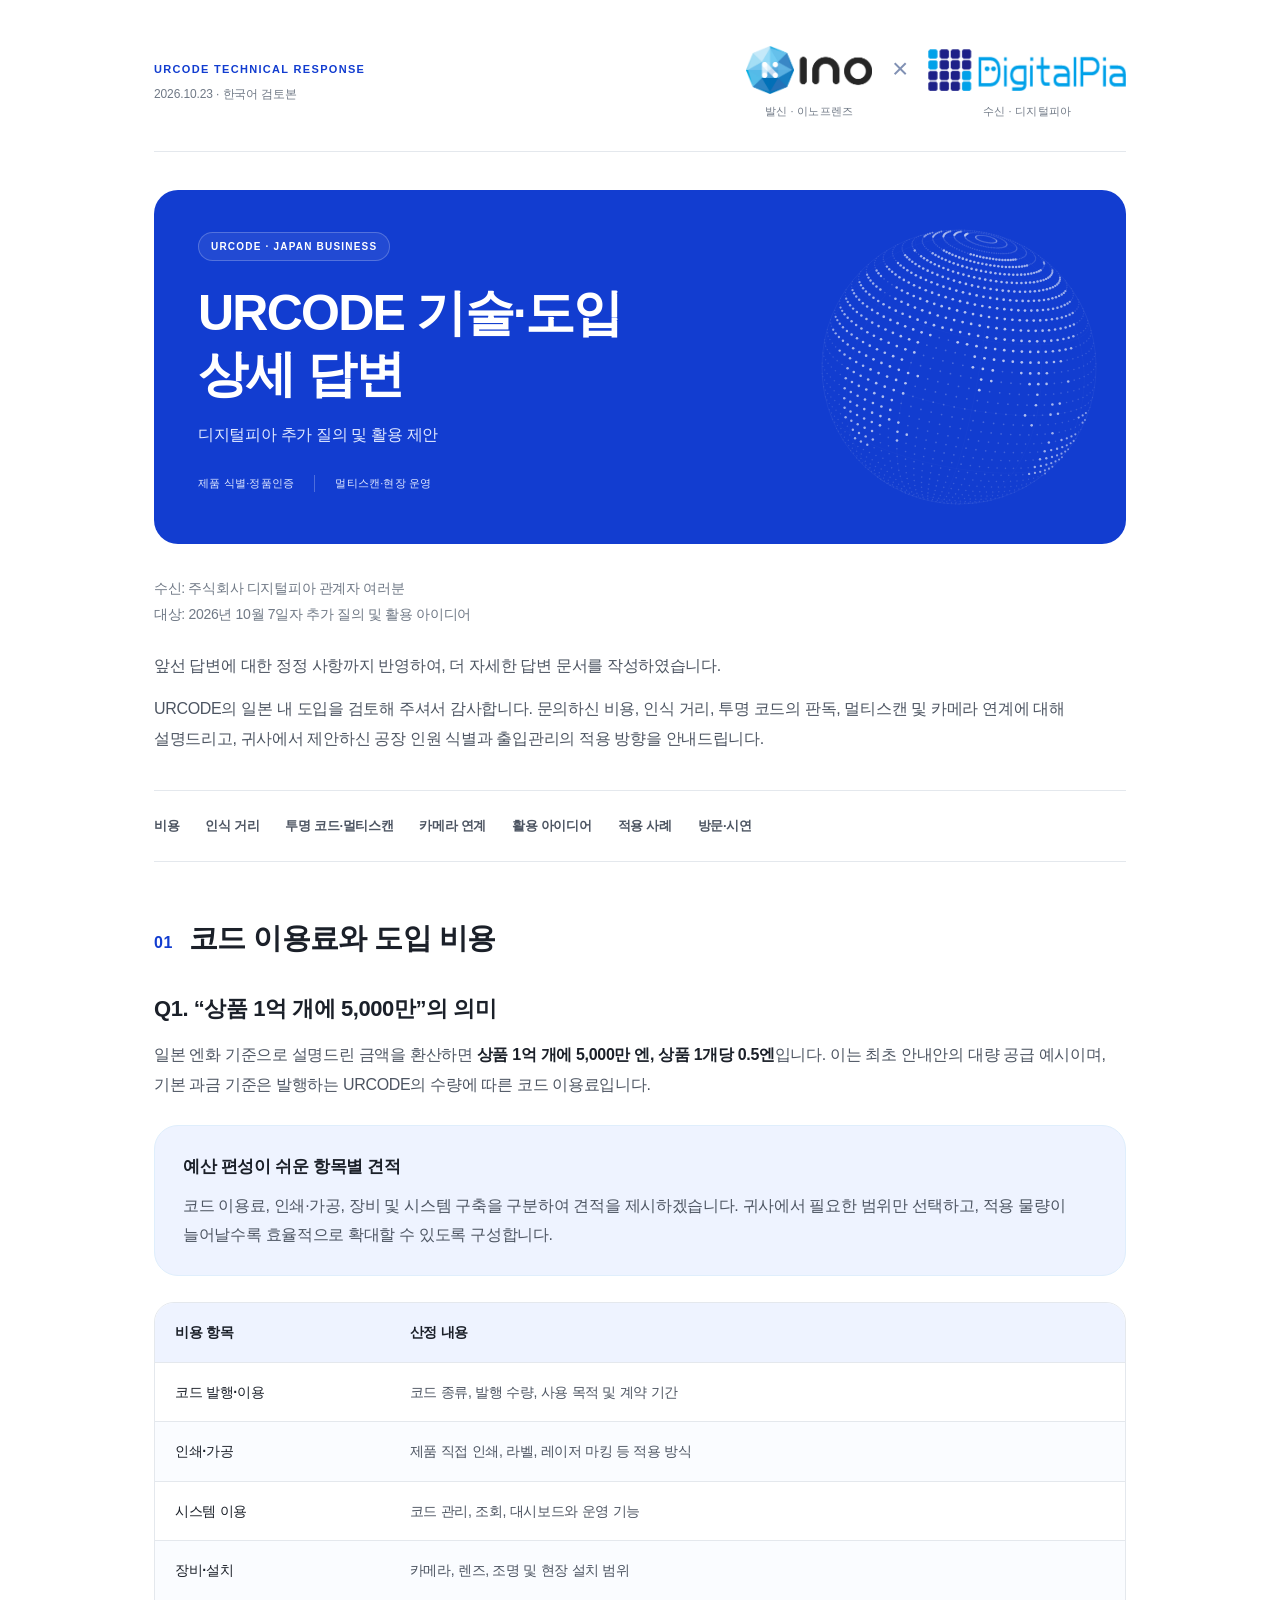
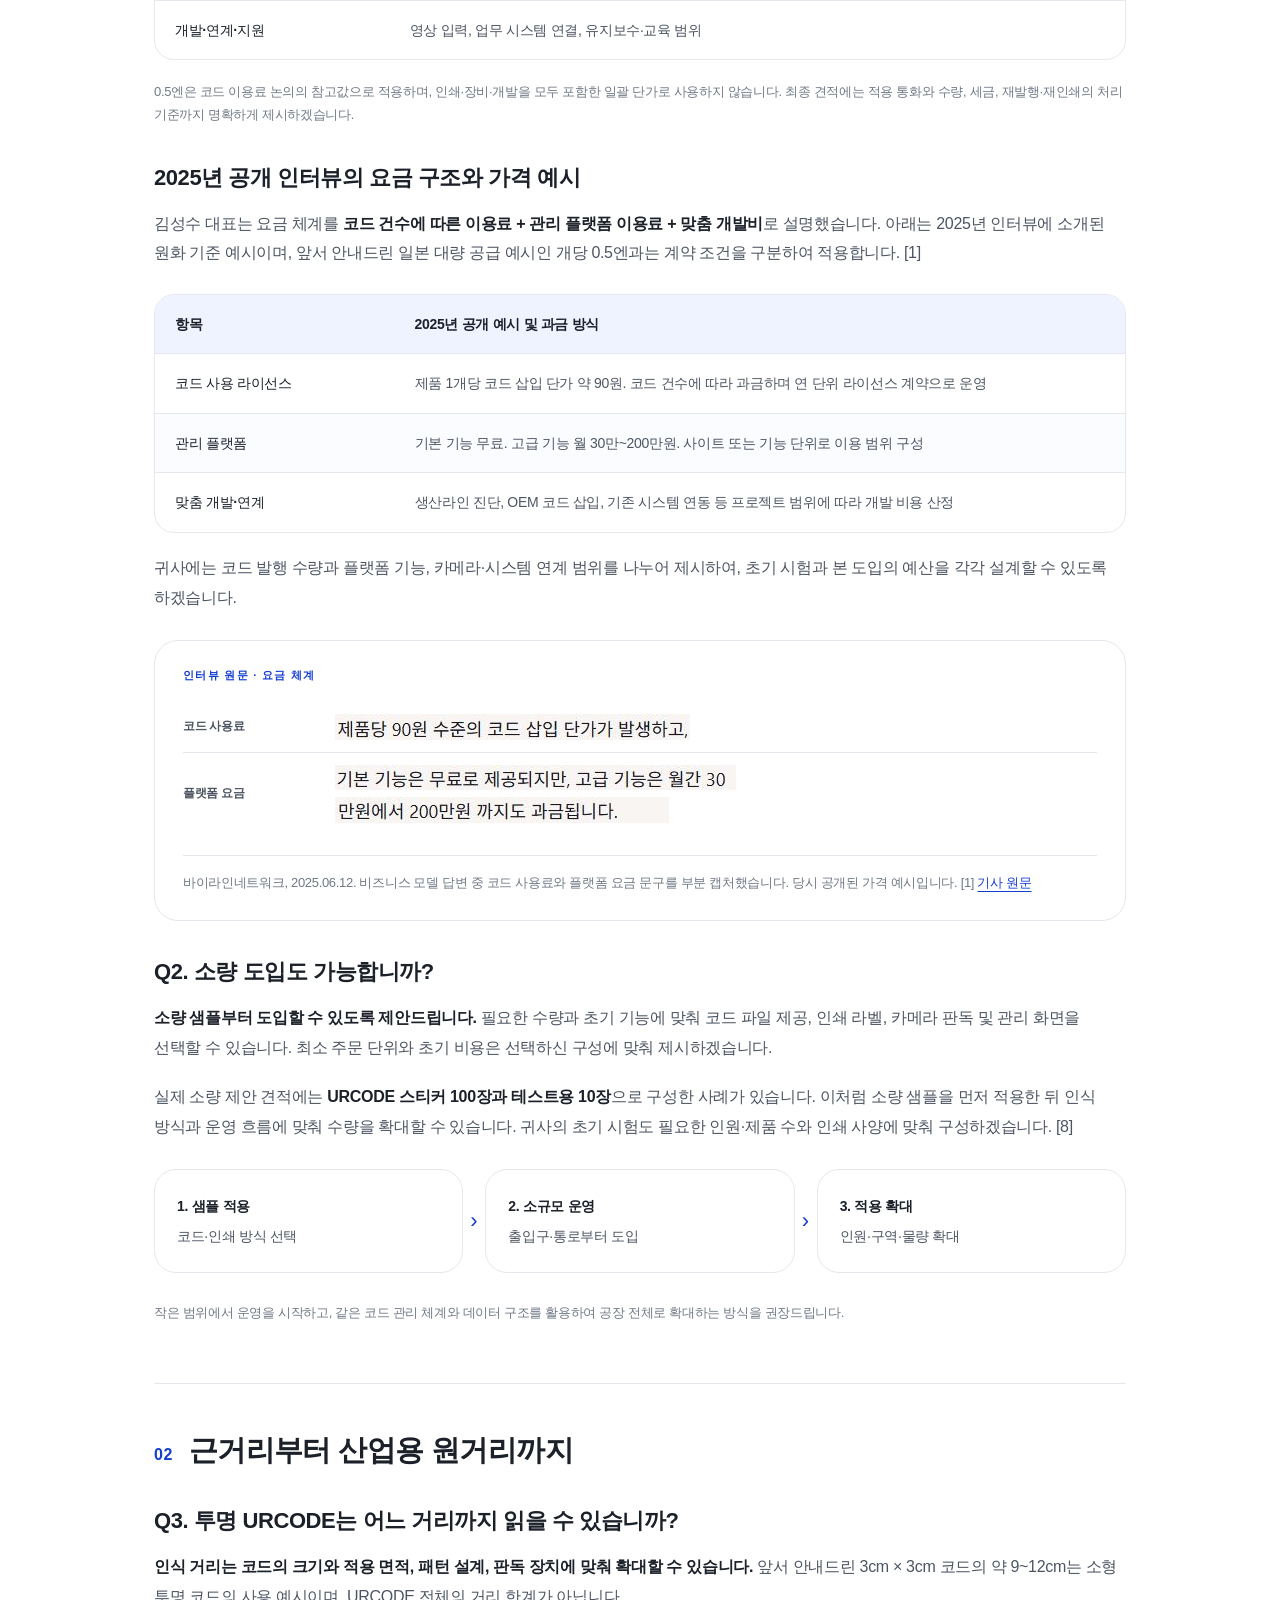
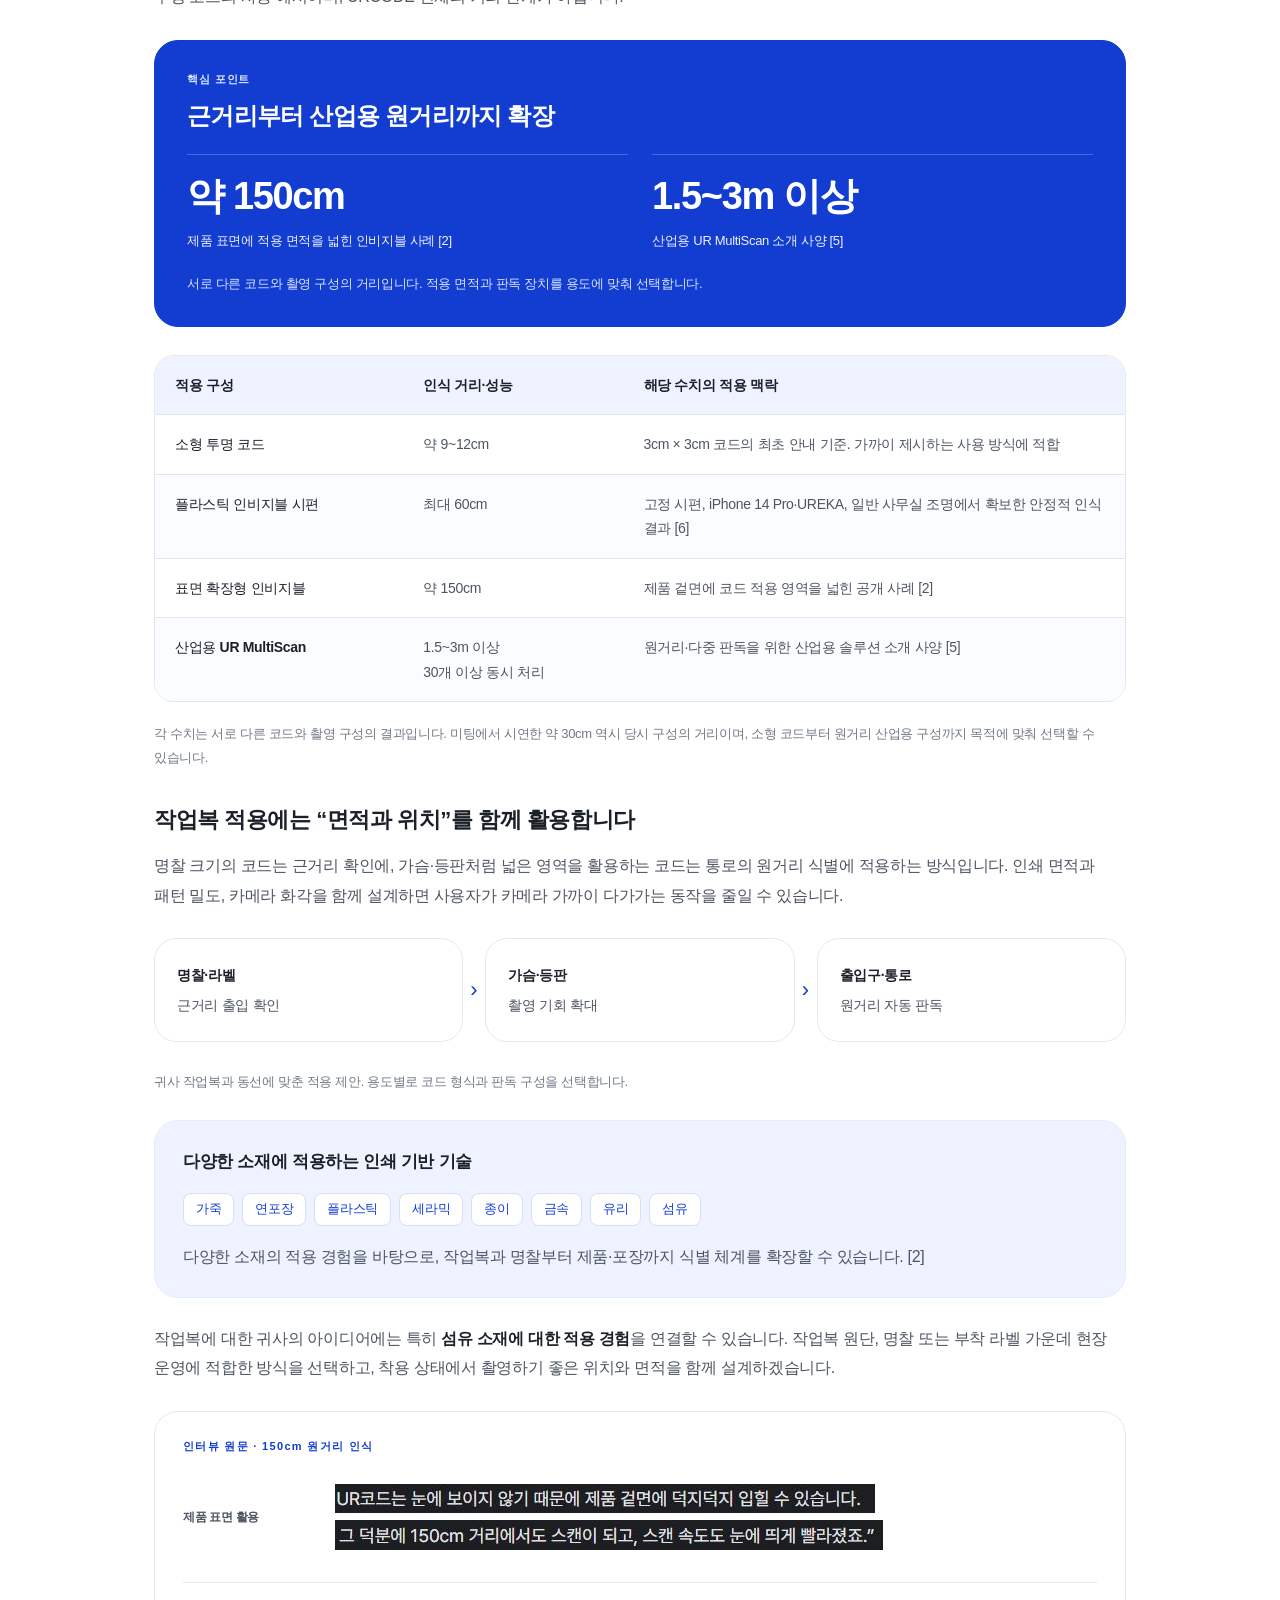
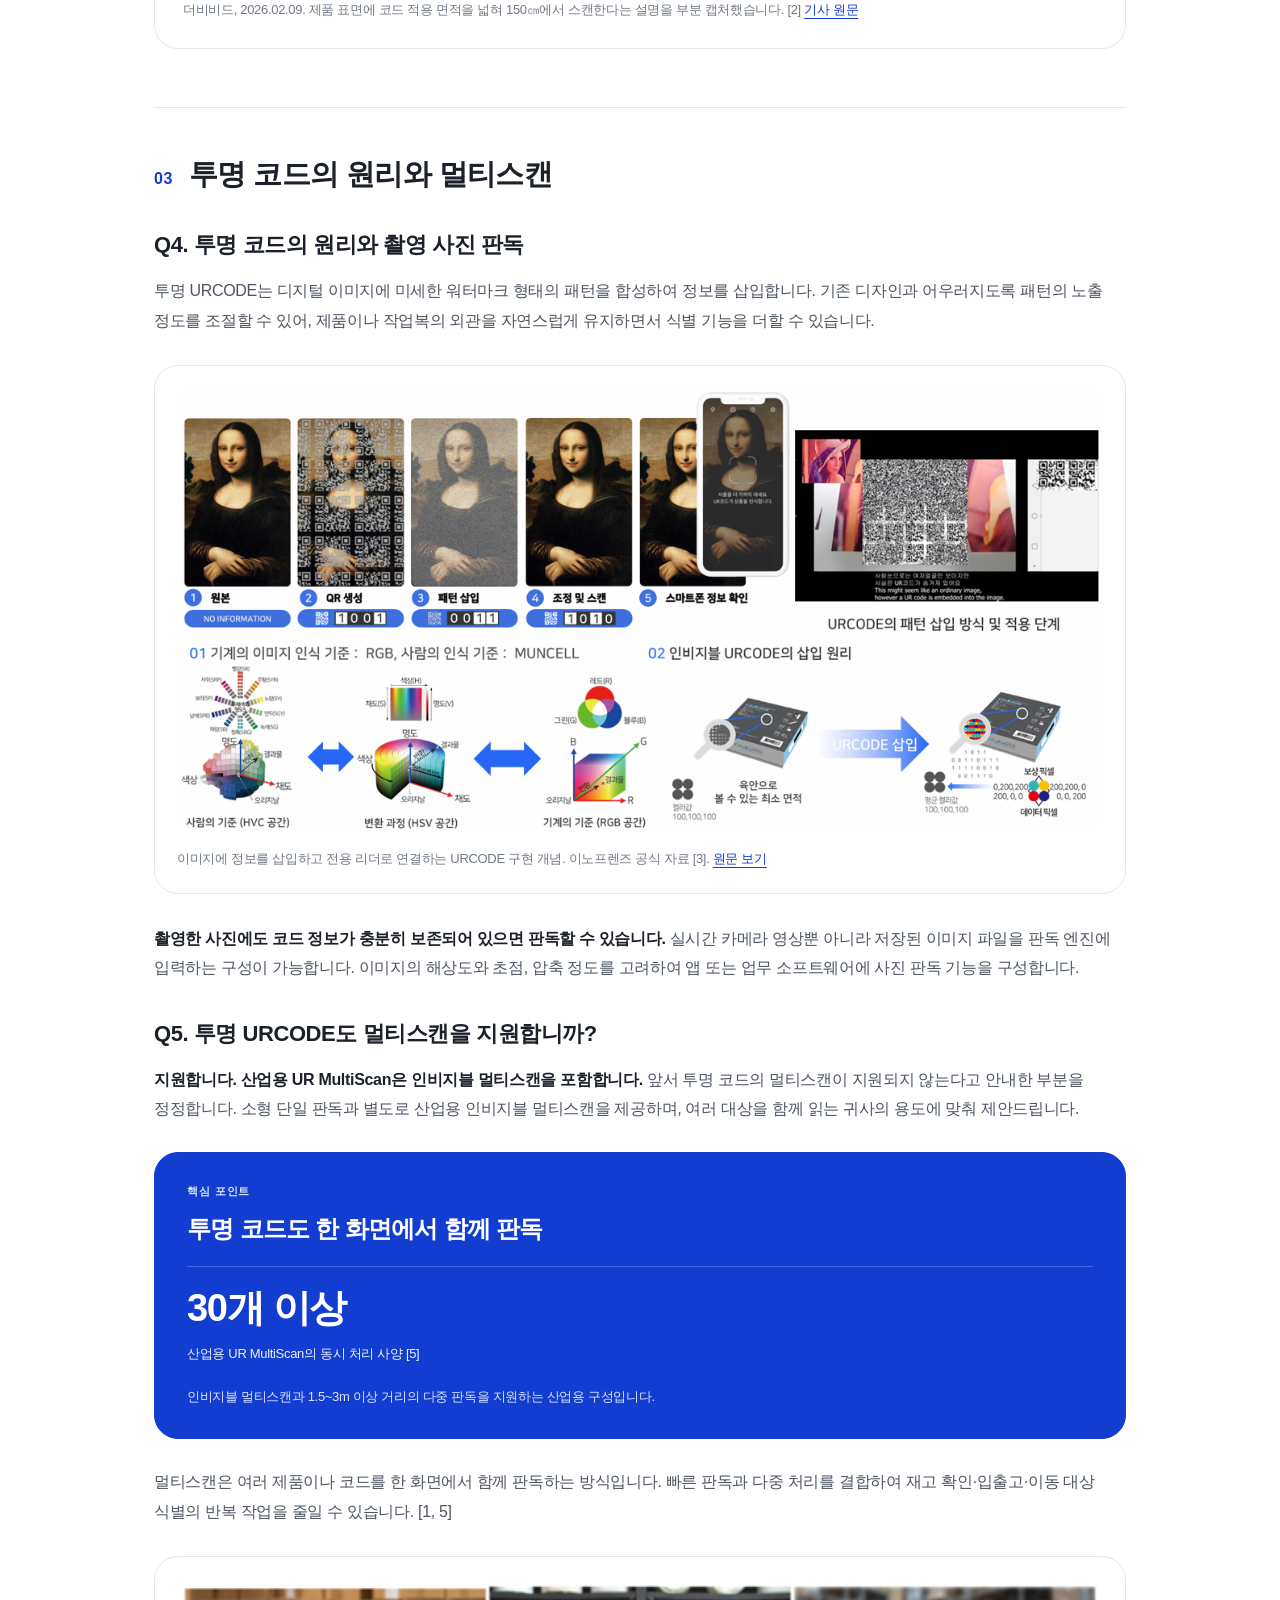
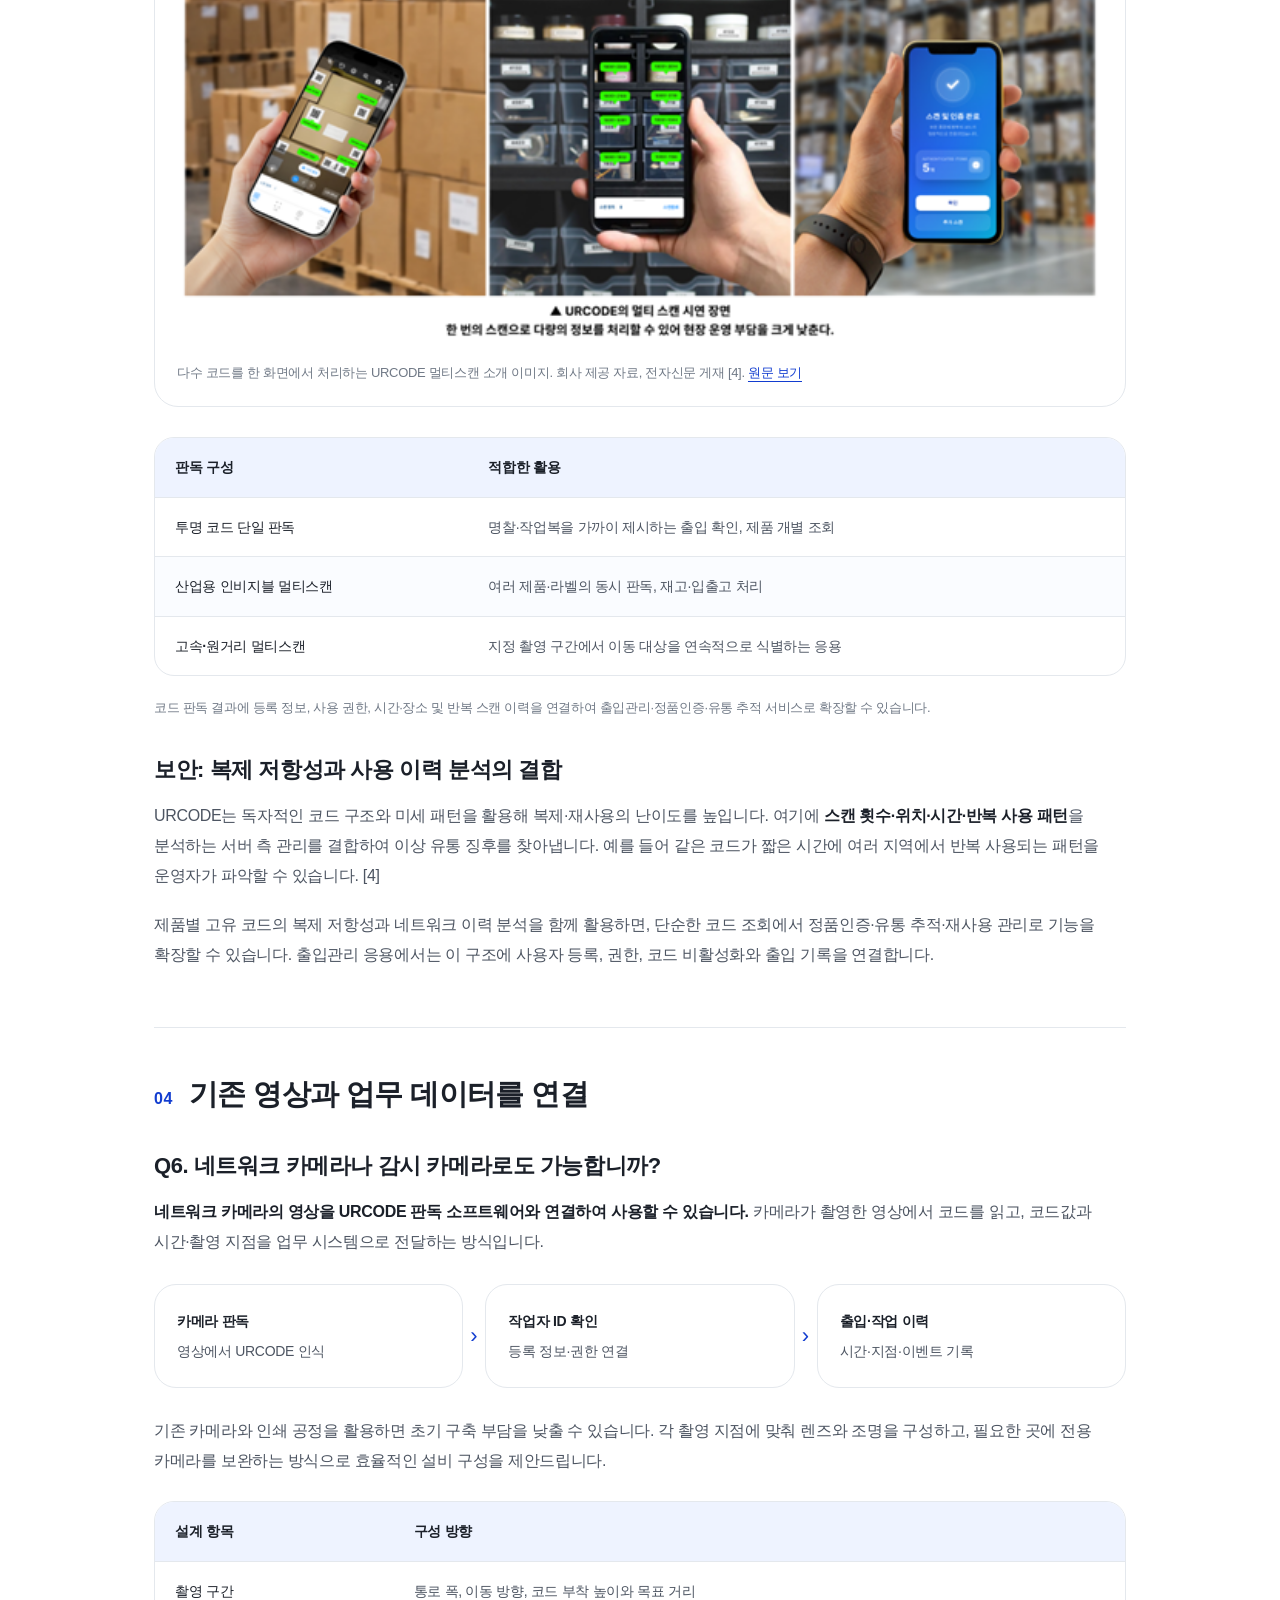
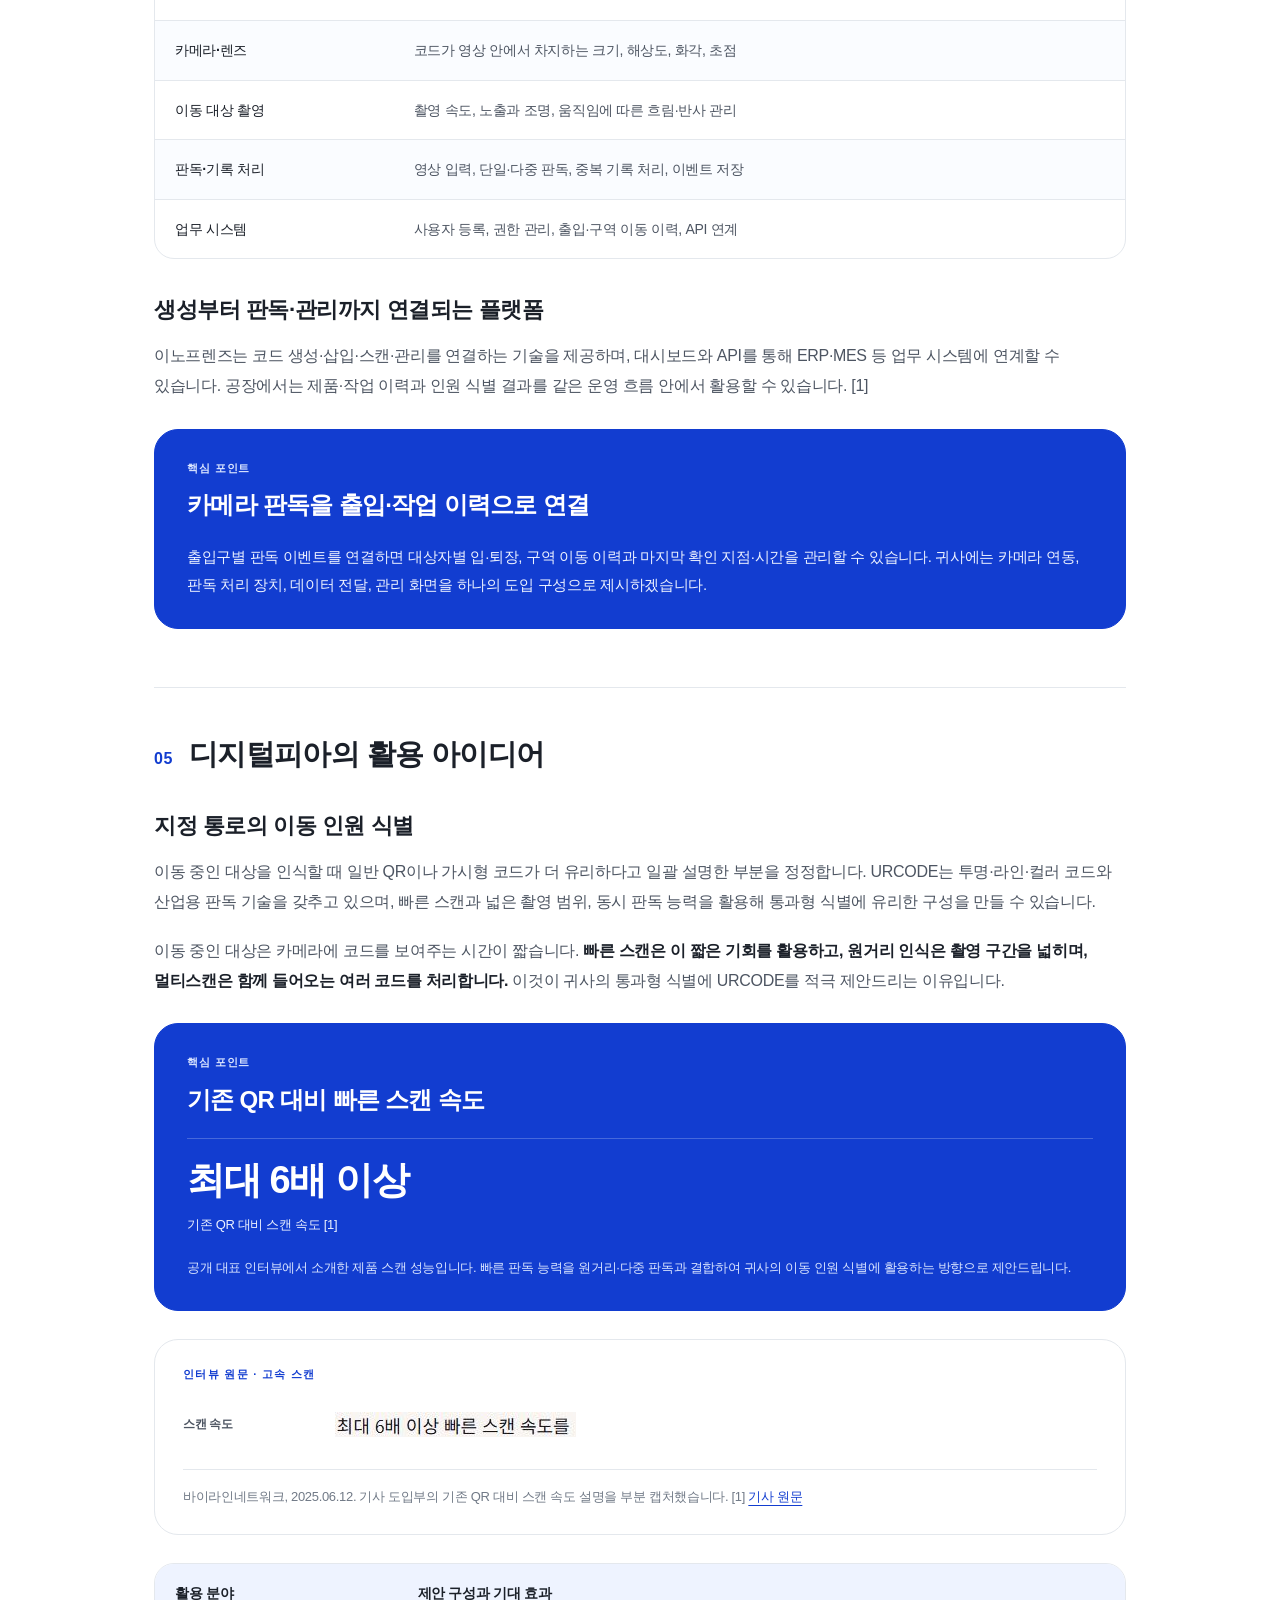
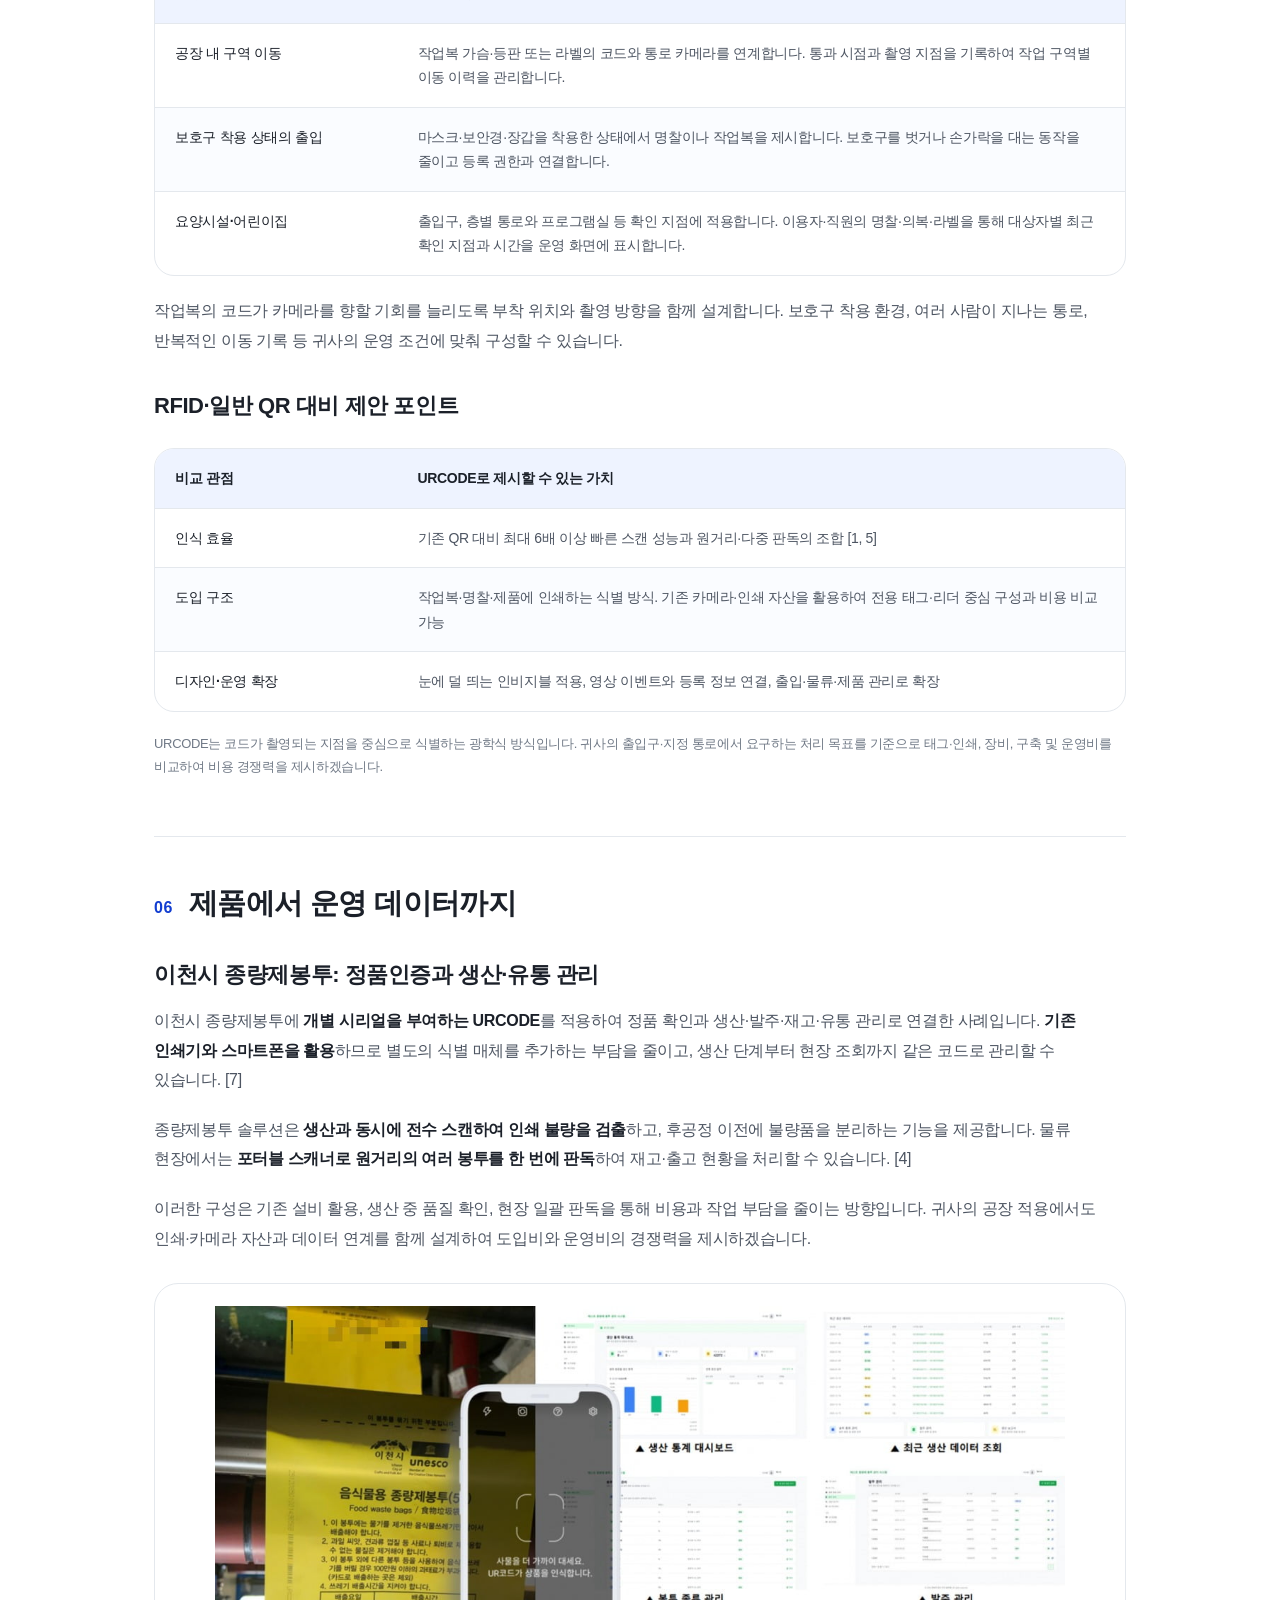
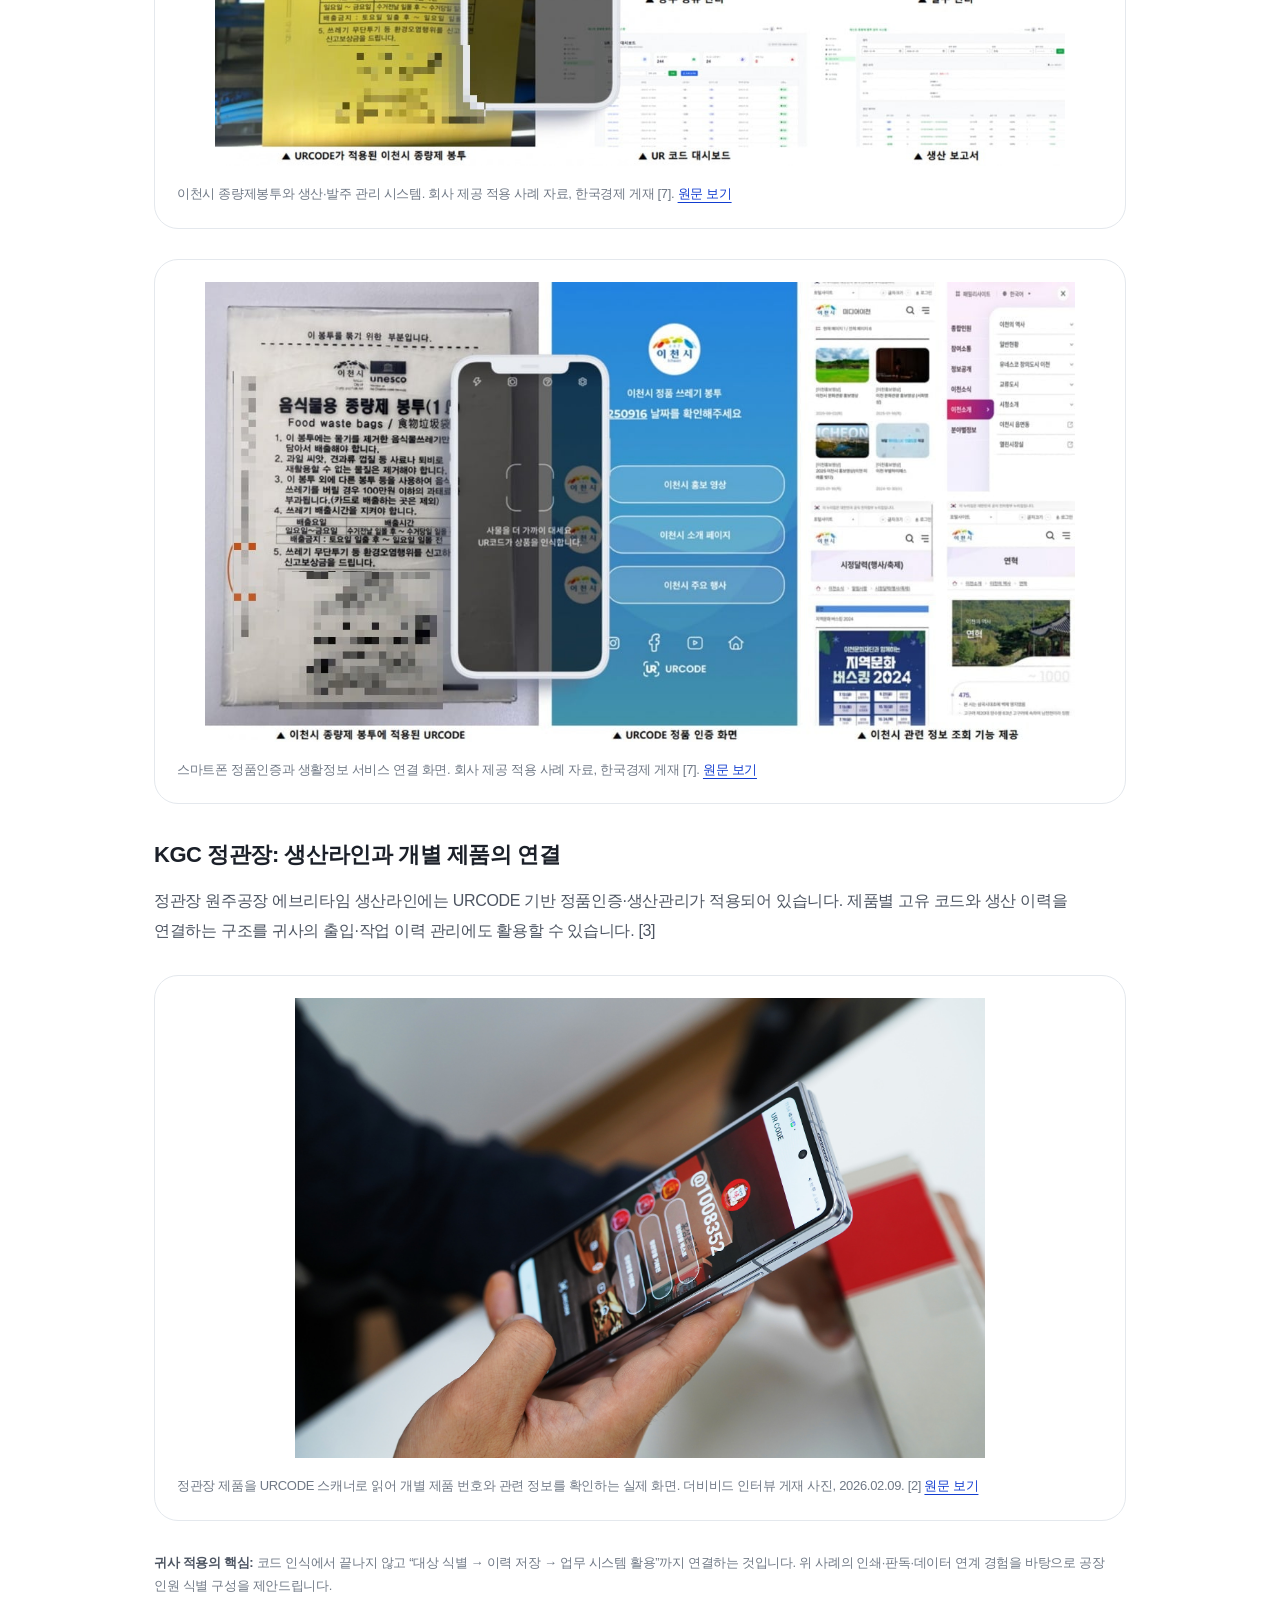
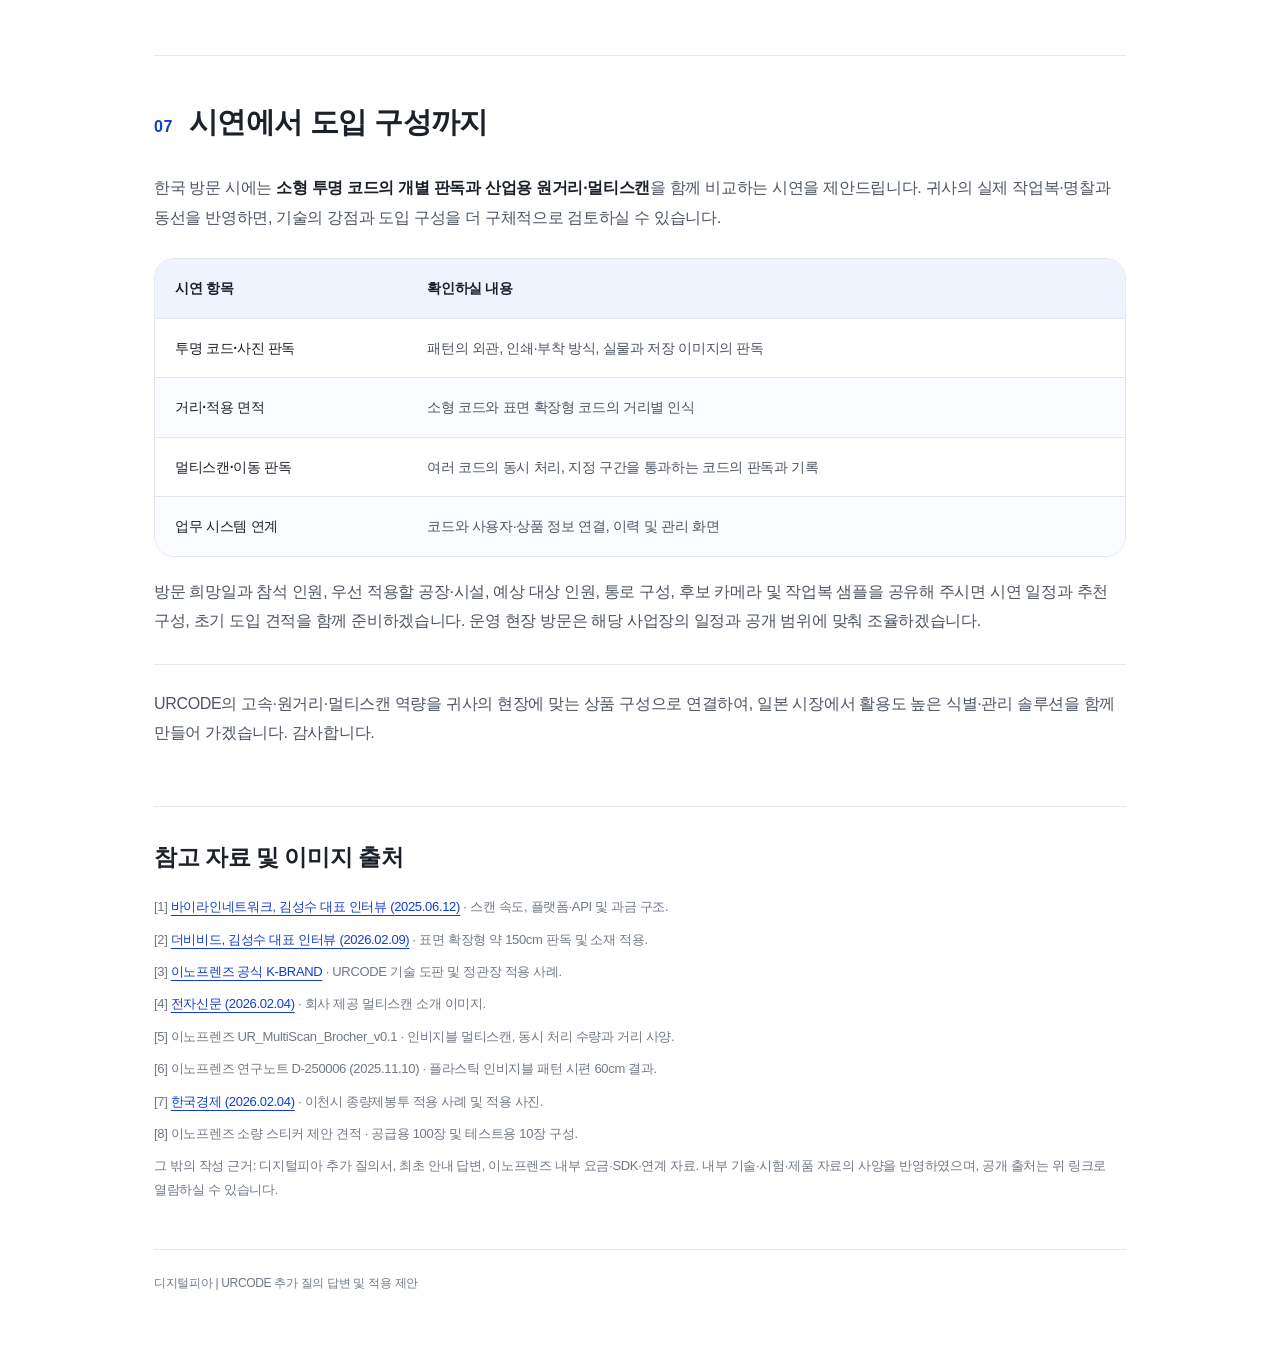
==== index.html @ 038d64b5 "Publish URCODE static website" ====
<!doctype html>
<html lang="ko">
<head>
  <meta charset="utf-8">
  <meta name="viewport" content="width=device-width,initial-scale=1">
  <meta name="description" content="URCODE 일본 고객사 추가 질의 및 활용 방안에 대한 한국어 검토 문서">
  <title>URCODE 기술·도입 상세 답변 | 한국어 검토본</title>
  <link rel="stylesheet" href="urcode-response.css">
</head>
<body>
<article class="document">
  <div class="masthead">
    <div class="document-meta"><strong>URCODE TECHNICAL RESPONSE</strong><span>2026.10.23 · 한국어 검토본</span></div>
    <div class="brand-lockup" aria-label="발신 이노프렌즈 및 수신 디지털피아">
      <div class="brand"><a href="https://inofriends.com/kbrand" target="_blank" rel="noopener noreferrer"><img class="inofriends-logo" src="assets/inofriends_company_logo.webp" alt="이노프렌즈"></a><small>발신 · 이노프렌즈</small></div>
      <span class="brand-cross" aria-hidden="true">×</span>
      <div class="brand"><a href="https://www.digitalpia.co.jp/" target="_blank" rel="noopener noreferrer"><img class="digitalpia-logo" src="assets/digitalpia_company_logo.png" alt="DigitalPia"></a><small>수신 · 디지털피아</small></div>
    </div>
  </div>
  <main id="document-body" aria-label="문서 본문">
    <!-- 서론: 정정 반영 사실만 언급하며, 구체적인 설명은 해당 질문 항목에 배치합니다. -->
    <header class="intro">
      <div class="document-hero">
        <div class="hero-copy">
          <span class="hero-eyebrow">URCODE · JAPAN BUSINESS</span>
          <h1>URCODE 기술·도입<br>상세 답변</h1>
          <p class="hero-subtitle">디지털피아 추가 질의 및 활용 제안</p>
          <div class="hero-topics"><span>제품 식별·정품인증</span><span>멀티스캔·현장 운영</span></div>
        </div>
        <img class="hero-globe" src="assets/dotted-globe.svg" alt="" aria-hidden="true" width="480" height="480">
      </div>
      <p class="recipient">수신: 주식회사 디지털피아 관계자 여러분<br>대상: 2026년 10월 7일자 추가 질의 및 활용 아이디어</p>
      <p>앞선 답변에 대한 정정 사항까지 반영하여, 더 자세한 답변 문서를 작성하였습니다.</p>
      <p>URCODE의 일본 내 도입을 검토해 주셔서 감사합니다. 문의하신 비용, 인식 거리, 투명 코드의 판독, 멀티스캔 및 카메라 연계에 대해 설명드리고, 귀사에서 제안하신 공장 인원 식별과 출입관리의 적용 방향을 안내드립니다.</p>
    </header>
    <nav class="contents" aria-label="목차"><a href="#pricing">비용</a><a href="#distance">인식 거리</a><a href="#invisible">투명 코드·멀티스캔</a><a href="#camera">카메라 연계</a><a href="#applications">활용 아이디어</a><a href="#cases">적용 사례</a><a href="#visit">방문·시연</a></nav>

<!-- 1. 코드 이용료와 도입 비용: 이 영역의 문장과 표를 수정하시면 됩니다. -->
<section id="pricing">
  <h2><span>01</span>코드 이용료와 도입 비용</h2>
<h3>Q1. “상품 1억 개에 5,000만”의 의미</h3>

<p class="">일본 엔화 기준으로 설명드린 금액을 환산하면 <strong>상품 1억 개에 5,000만 엔, 상품 1개당 0.5엔</strong>입니다. 이는 최초 안내안의 대량 공급 예시이며, 기본 과금 기준은 발행하는 URCODE의 수량에 따른 코드 이용료입니다.</p>

<aside class="callout"><strong class="callout-title">예산 편성이 쉬운 항목별 견적</strong><p>코드 이용료, 인쇄·가공, 장비 및 시스템 구축을 구분하여 견적을 제시하겠습니다. 귀사에서 필요한 범위만 선택하고, 적용 물량이 늘어날수록 효율적으로 확대할 수 있도록 구성합니다.</p></aside>

<div class="table-wrap">
  <table>
    <colgroup><col style="width:24.2%"><col style="width:75.8%"></colgroup>
    <thead><tr><th scope="col">비용 항목</th><th scope="col">산정 내용</th></tr></thead>
    <tbody>
      <tr><td>코드 발행·이용</td><td>코드 종류, 발행 수량, 사용 목적 및 계약 기간</td></tr>
      <tr><td>인쇄·가공</td><td>제품 직접 인쇄, 라벨, 레이저 마킹 등 적용 방식</td></tr>
      <tr><td>시스템 이용</td><td>코드 관리, 조회, 대시보드와 운영 기능</td></tr>
      <tr><td>장비·설치</td><td>카메라, 렌즈, 조명 및 현장 설치 범위</td></tr>
      <tr><td>개발·연계·지원</td><td>영상 입력, 업무 시스템 연결, 유지보수·교육 범위</td></tr>
    </tbody>
  </table>
</div>

<p class="note">0.5엔은 코드 이용료 논의의 참고값으로 적용하며, 인쇄·장비·개발을 모두 포함한 일괄 단가로 사용하지 않습니다. 최종 견적에는 적용 통화와 수량, 세금, 재발행·재인쇄의 처리 기준까지 명확하게 제시하겠습니다.</p>

<h3>2025년 공개 인터뷰의 요금 구조와 가격 예시</h3>

<p class="">김성수 대표는 요금 체계를 <strong>코드 건수에 따른 이용료 + 관리 플랫폼 이용료 + 맞춤 개발비</strong>로 설명했습니다. 아래는 2025년 인터뷰에 소개된 원화 기준 예시이며, 앞서 안내드린 일본 대량 공급 예시인 개당 0.5엔과는 계약 조건을 구분하여 적용합니다. [1]</p>

<div class="table-wrap">
  <table>
    <colgroup><col style="width:24.7%"><col style="width:75.3%"></colgroup>
    <thead><tr><th scope="col">항목</th><th scope="col">2025년 공개 예시 및 과금 방식</th></tr></thead>
    <tbody>
      <tr><td>코드 사용 라이선스</td><td>제품 1개당 코드 삽입 단가 약 90원. 코드 건수에 따라 과금하며 연 단위 라이선스 계약으로 운영</td></tr>
      <tr><td>관리 플랫폼</td><td>기본 기능 무료. 고급 기능 월 30만~200만원. 사이트 또는 기능 단위로 이용 범위 구성</td></tr>
      <tr><td>맞춤 개발·연계</td><td>생산라인 진단, OEM 코드 삽입, 기존 시스템 연동 등 프로젝트 범위에 따라 개발 비용 산정</td></tr>
    </tbody>
  </table>
</div>

<p class="">귀사에는 코드 발행 수량과 플랫폼 기능, 카메라·시스템 연계 범위를 나누어 제시하여, 초기 시험과 본 도입의 예산을 각각 설계할 수 있도록 하겠습니다.</p>

<div class="press-evidence"><figure>
<div class="evidence-label">인터뷰 원문 · 요금 체계</div>
<div class="excerpt-row"><span class="evidence-item-label">코드 사용료</span><div class="excerpt-lines"><img class="actual-excerpt" src="assets/byline_license_excerpt.jpg" alt="제품당 90원 수준의 코드 삽입 단가가 발생하고," loading="lazy"></div></div>
<div class="excerpt-row"><span class="evidence-item-label">플랫폼 요금</span><div class="excerpt-lines"><img class="actual-excerpt" src="assets/byline_platform_excerpt_1.jpg" alt="기본 기능은 무료로 제공되지만, 고급 기능은 월간 30" loading="lazy">
<img class="actual-excerpt" src="assets/byline_platform_excerpt_2.jpg" alt="만원에서 200만원 까지도 과금됩니다." loading="lazy"></div></div>
<figcaption>바이라인네트워크, 2025.06.12. 비즈니스 모델 답변 중 코드 사용료와 플랫폼 요금 문구를 부분 캡처했습니다. 당시 공개된 가격 예시입니다. [1] <a href="https://byline.network/2025/06/12-423/" target="_blank" rel="noopener noreferrer">기사 원문</a></figcaption>
</figure></div>

<h3>Q2. 소량 도입도 가능합니까?</h3>

<p class=""><strong>소량 샘플부터 도입할 수 있도록 제안드립니다.</strong> 필요한 수량과 초기 기능에 맞춰 코드 파일 제공, 인쇄 라벨, 카메라 판독 및 관리 화면을 선택할 수 있습니다. 최소 주문 단위와 초기 비용은 선택하신 구성에 맞춰 제시하겠습니다.</p>

<p class="">실제 소량 제안 견적에는 <strong>URCODE 스티커 100장과 테스트용 10장</strong>으로 구성한 사례가 있습니다. 이처럼 소량 샘플을 먼저 적용한 뒤 인식 방식과 운영 흐름에 맞춰 수량을 확대할 수 있습니다. 귀사의 초기 시험도 필요한 인원·제품 수와 인쇄 사양에 맞춰 구성하겠습니다. [8]</p>

<ol class="flow"><li><strong>1. 샘플 적용</strong><span>코드·인쇄 방식 선택</span></li><li><strong>2. 소규모 운영</strong><span>출입구·통로부터 도입</span></li><li><strong>3. 적용 확대</strong><span>인원·구역·물량 확대</span></li></ol>

<p class="note">작은 범위에서 운영을 시작하고, 같은 코드 관리 체계와 데이터 구조를 활용하여 공장 전체로 확대하는 방식을 권장드립니다.</p>
</section>

<!-- 2. 근거리부터 산업용 원거리까지: 이 영역의 문장과 표를 수정하시면 됩니다. -->
<section id="distance">
  <h2><span>02</span>근거리부터 산업용 원거리까지</h2>
<h3>Q3. 투명 URCODE는 어느 거리까지 읽을 수 있습니까?</h3>

<p class=""><strong>인식 거리는 코드의 크기와 적용 면적, 패턴 설계, 판독 장치에 맞춰 확대할 수 있습니다.</strong> 앞서 안내드린 3cm × 3cm 코드의 약 9~12cm는 소형 투명 코드의 사용 예시이며, URCODE 전체의 거리 한계가 아닙니다.</p>

<aside class="key-message"><span class="key-label">핵심 포인트</span><h4>근거리부터 산업용 원거리까지 확장</h4><div class="key-facts"><div class="key-fact"><strong>약 150cm</strong><span>제품 표면에 적용 면적을 넓힌 인비지블 사례 [2]</span></div><div class="key-fact"><strong>1.5~3m 이상</strong><span>산업용 UR MultiScan 소개 사양 [5]</span></div></div><p class="key-context">서로 다른 코드와 촬영 구성의 거리입니다. 적용 면적과 판독 장치를 용도에 맞춰 선택합니다.</p></aside>

<div class="table-wrap">
  <table>
    <colgroup><col style="width:25.6%"><col style="width:22.7%"><col style="width:51.7%"></colgroup>
    <thead><tr><th scope="col">적용 구성</th><th scope="col">인식 거리·성능</th><th scope="col">해당 수치의 적용 맥락</th></tr></thead>
    <tbody>
      <tr><td>소형 투명 코드</td><td>약 9~12cm</td><td>3cm × 3cm 코드의 최초 안내 기준. 가까이 제시하는 사용 방식에 적합</td></tr>
      <tr><td>플라스틱 인비지블 시편</td><td>최대 60cm</td><td>고정 시편, iPhone 14 Pro·UREKA, 일반 사무실 조명에서 확보한 안정적 인식 결과 [6]</td></tr>
      <tr><td>표면 확장형 인비지블</td><td>약 150cm</td><td>제품 겉면에 코드 적용 영역을 넓힌 공개 사례 [2]</td></tr>
      <tr><td>산업용 UR MultiScan</td><td>1.5~3m 이상<br/>30개 이상 동시 처리</td><td>원거리·다중 판독을 위한 산업용 솔루션 소개 사양 [5]</td></tr>
    </tbody>
  </table>
</div>

<p class="note">각 수치는 서로 다른 코드와 촬영 구성의 결과입니다. 미팅에서 시연한 약 30cm 역시 당시 구성의 거리이며, 소형 코드부터 원거리 산업용 구성까지 목적에 맞춰 선택할 수 있습니다.</p>

<h3>작업복 적용에는 “면적과 위치”를 함께 활용합니다</h3>

<p class="">명찰 크기의 코드는 근거리 확인에, 가슴·등판처럼 넓은 영역을 활용하는 코드는 통로의 원거리 식별에 적용하는 방식입니다. 인쇄 면적과 패턴 밀도, 카메라 화각을 함께 설계하면 사용자가 카메라 가까이 다가가는 동작을 줄일 수 있습니다.</p>

<ol class="flow"><li><strong>명찰·라벨</strong><span>근거리 출입 확인</span></li><li><strong>가슴·등판</strong><span>촬영 기회 확대</span></li><li><strong>출입구·통로</strong><span>원거리 자동 판독</span></li></ol><p class="note">귀사 작업복과 동선에 맞춘 적용 제안. 용도별로 코드 형식과 판독 구성을 선택합니다.</p>

<aside class="callout"><strong class="callout-title">다양한 소재에 적용하는 인쇄 기반 기술</strong><ul class="material-list" aria-label="적용 소재"><li>가죽</li><li>연포장</li><li>플라스틱</li><li>세라믹</li><li>종이</li><li>금속</li><li>유리</li><li>섬유</li></ul><p>다양한 소재의 적용 경험을 바탕으로, 작업복과 명찰부터 제품·포장까지 식별 체계를 확장할 수 있습니다. [2]</p></aside>

<p class="">작업복에 대한 귀사의 아이디어에는 특히 <strong>섬유 소재에 대한 적용 경험</strong>을 연결할 수 있습니다. 작업복 원단, 명찰 또는 부착 라벨 가운데 현장 운영에 적합한 방식을 선택하고, 착용 상태에서 촬영하기 좋은 위치와 면적을 함께 설계하겠습니다.</p>

<div class="press-evidence"><figure>
<div class="evidence-label">인터뷰 원문 · 150cm 원거리 인식</div>
<div class="excerpt-row"><span class="evidence-item-label">제품 표면 활용</span><div class="excerpt-lines"><img class="actual-excerpt" src="assets/vivid_distance_excerpt_1.jpg" alt="UR코드는 눈에 보이지 않기 때문에 제품 겉면에 덕지덕지 입힐 수 있습니다." loading="lazy">
<img class="actual-excerpt" src="assets/vivid_distance_excerpt_2.jpg" alt="그 덕분에 150㎝ 거리에서도 스캔이 되고, 스캔 속도도 눈에 띄게 빨라졌죠." loading="lazy"></div></div>
<figcaption>더비비드, 2026.02.09. 제품 표면에 코드 적용 면적을 넓혀 150㎝에서 스캔한다는 설명을 부분 캡처했습니다. [2] <a href="https://v.daum.net/v/KOgcLMAiin" target="_blank" rel="noopener noreferrer">기사 원문</a></figcaption>
</figure></div>
</section>

<!-- 3. 투명 코드의 원리와 멀티스캔: 이 영역의 문장과 표를 수정하시면 됩니다. -->
<section id="invisible">
  <h2><span>03</span>투명 코드의 원리와 멀티스캔</h2>
<h3>Q4. 투명 코드의 원리와 촬영 사진 판독</h3>

<p class="">투명 URCODE는 디지털 이미지에 미세한 워터마크 형태의 패턴을 합성하여 정보를 삽입합니다. 기존 디자인과 어우러지도록 패턴의 노출 정도를 조절할 수 있어, 제품이나 작업복의 외관을 자연스럽게 유지하면서 식별 기능을 더할 수 있습니다.</p>

<figure>
  <img src="assets/urcode_product_official.png" alt="이노프렌즈 공식 자료 [3]." loading="lazy">
  <figcaption>이미지에 정보를 삽입하고 전용 리더로 연결하는 URCODE 구현 개념. 이노프렌즈 공식 자료 [3]. <a href="https://inofriends.com/kbrand" target="_blank" rel="noopener noreferrer">원문 보기</a></figcaption>
</figure>

<p class=""><strong>촬영한 사진에도 코드 정보가 충분히 보존되어 있으면 판독할 수 있습니다.</strong> 실시간 카메라 영상뿐 아니라 저장된 이미지 파일을 판독 엔진에 입력하는 구성이 가능합니다. 이미지의 해상도와 초점, 압축 정도를 고려하여 앱 또는 업무 소프트웨어에 사진 판독 기능을 구성합니다.</p>

<h3>Q5. 투명 URCODE도 멀티스캔을 지원합니까?</h3>

<p class=""><strong>지원합니다. 산업용 UR MultiScan은 인비지블 멀티스캔을 포함합니다.</strong> 앞서 투명 코드의 멀티스캔이 지원되지 않는다고 안내한 부분을 정정합니다. 소형 단일 판독과 별도로 산업용 인비지블 멀티스캔을 제공하며, 여러 대상을 함께 읽는 귀사의 용도에 맞춰 제안드립니다.</p>

<aside class="key-message"><span class="key-label">핵심 포인트</span><h4>투명 코드도 한 화면에서 함께 판독</h4><div class="key-facts"><div class="key-fact"><strong>30개 이상</strong><span>산업용 UR MultiScan의 동시 처리 사양 [5]</span></div></div><p class="key-context">인비지블 멀티스캔과 1.5~3m 이상 거리의 다중 판독을 지원하는 산업용 구성입니다.</p></aside>

<p class="">멀티스캔은 여러 제품이나 코드를 한 화면에서 함께 판독하는 방식입니다. 빠른 판독과 다중 처리를 결합하여 재고 확인·입출고·이동 대상 식별의 반복 작업을 줄일 수 있습니다. [1, 5]</p>

<figure>
  <img src="assets/urcode_multiscan.png" alt="회사 제공 자료, 전자신문 게재 [4]." loading="lazy">
  <figcaption>다수 코드를 한 화면에서 처리하는 URCODE 멀티스캔 소개 이미지. 회사 제공 자료, 전자신문 게재 [4]. <a href="https://m.etnews.com/20260204000333" target="_blank" rel="noopener noreferrer">원문 보기</a></figcaption>
</figure>

<div class="table-wrap">
  <table>
    <colgroup><col style="width:32.3%"><col style="width:67.7%"></colgroup>
    <thead><tr><th scope="col">판독 구성</th><th scope="col">적합한 활용</th></tr></thead>
    <tbody>
      <tr><td>투명 코드 단일 판독</td><td>명찰·작업복을 가까이 제시하는 출입 확인, 제품 개별 조회</td></tr>
      <tr><td>산업용 인비지블 멀티스캔</td><td>여러 제품·라벨의 동시 판독, 재고·입출고 처리</td></tr>
      <tr><td>고속·원거리 멀티스캔</td><td>지정 촬영 구간에서 이동 대상을 연속적으로 식별하는 응용</td></tr>
    </tbody>
  </table>
</div>

<p class="note">코드 판독 결과에 등록 정보, 사용 권한, 시간·장소 및 반복 스캔 이력을 연결하여 출입관리·정품인증·유통 추적 서비스로 확장할 수 있습니다.</p>

<h3>보안: 복제 저항성과 사용 이력 분석의 결합</h3>

<p class="">URCODE는 독자적인 코드 구조와 미세 패턴을 활용해 복제·재사용의 난이도를 높입니다. 여기에 <strong>스캔 횟수·위치·시간·반복 사용 패턴</strong>을 분석하는 서버 측 관리를 결합하여 이상 유통 징후를 찾아냅니다. 예를 들어 같은 코드가 짧은 시간에 여러 지역에서 반복 사용되는 패턴을 운영자가 파악할 수 있습니다. [4]</p>

<p class="">제품별 고유 코드의 복제 저항성과 네트워크 이력 분석을 함께 활용하면, 단순한 코드 조회에서 정품인증·유통 추적·재사용 관리로 기능을 확장할 수 있습니다. 출입관리 응용에서는 이 구조에 사용자 등록, 권한, 코드 비활성화와 출입 기록을 연결합니다.</p>
</section>

<!-- 4. 기존 영상과 업무 데이터를 연결: 이 영역의 문장과 표를 수정하시면 됩니다. -->
<section id="camera">
  <h2><span>04</span>기존 영상과 업무 데이터를 연결</h2>
<h3>Q6. 네트워크 카메라나 감시 카메라로도 가능합니까?</h3>

<p class=""><strong>네트워크 카메라의 영상을 URCODE 판독 소프트웨어와 연결하여 사용할 수 있습니다.</strong> 카메라가 촬영한 영상에서 코드를 읽고, 코드값과 시간·촬영 지점을 업무 시스템으로 전달하는 방식입니다.</p>

<ol class="flow"><li><strong>카메라 판독</strong><span>영상에서 URCODE 인식</span></li><li><strong>작업자 ID 확인</strong><span>등록 정보·권한 연결</span></li><li><strong>출입·작업 이력</strong><span>시간·지점·이벤트 기록</span></li></ol>

<p class="">기존 카메라와 인쇄 공정을 활용하면 초기 구축 부담을 낮출 수 있습니다. 각 촬영 지점에 맞춰 렌즈와 조명을 구성하고, 필요한 곳에 전용 카메라를 보완하는 방식으로 효율적인 설비 구성을 제안드립니다.</p>

<div class="table-wrap">
  <table>
    <colgroup><col style="width:24.6%"><col style="width:75.4%"></colgroup>
    <thead><tr><th scope="col">설계 항목</th><th scope="col">구성 방향</th></tr></thead>
    <tbody>
      <tr><td>촬영 구간</td><td>통로 폭, 이동 방향, 코드 부착 높이와 목표 거리</td></tr>
      <tr><td>카메라·렌즈</td><td>코드가 영상 안에서 차지하는 크기, 해상도, 화각, 초점</td></tr>
      <tr><td>이동 대상 촬영</td><td>촬영 속도, 노출과 조명, 움직임에 따른 흐림·반사 관리</td></tr>
      <tr><td>판독·기록 처리</td><td>영상 입력, 단일·다중 판독, 중복 기록 처리, 이벤트 저장</td></tr>
      <tr><td>업무 시스템</td><td>사용자 등록, 권한 관리, 출입·구역 이동 이력, API 연계</td></tr>
    </tbody>
  </table>
</div>

<h3>생성부터 판독·관리까지 연결되는 플랫폼</h3>

<p class="">이노프렌즈는 코드 생성·삽입·스캔·관리를 연결하는 기술을 제공하며, 대시보드와 API를 통해 ERP·MES 등 업무 시스템에 연계할 수 있습니다. 공장에서는 제품·작업 이력과 인원 식별 결과를 같은 운영 흐름 안에서 활용할 수 있습니다. [1]</p>

<aside class="key-message"><span class="key-label">핵심 포인트</span><h4>카메라 판독을 출입·작업 이력으로 연결</h4><p>출입구별 판독 이벤트를 연결하면 대상자별 입·퇴장, 구역 이동 이력과 마지막 확인 지점·시간을 관리할 수 있습니다. 귀사에는 카메라 연동, 판독 처리 장치, 데이터 전달, 관리 화면을 하나의 도입 구성으로 제시하겠습니다.</p></aside>
</section>

<!-- 5. 디지털피아의 활용 아이디어: 이 영역의 문장과 표를 수정하시면 됩니다. -->
<section id="applications">
  <h2><span>05</span>디지털피아의 활용 아이디어</h2>
<h3>지정 통로의 이동 인원 식별</h3>

<p class="">이동 중인 대상을 인식할 때 일반 QR이나 가시형 코드가 더 유리하다고 일괄 설명한 부분을 정정합니다. URCODE는 투명·라인·컬러 코드와 산업용 판독 기술을 갖추고 있으며, 빠른 스캔과 넓은 촬영 범위, 동시 판독 능력을 활용해 통과형 식별에 유리한 구성을 만들 수 있습니다.</p>

<p class="">이동 중인 대상은 카메라에 코드를 보여주는 시간이 짧습니다. <strong>빠른 스캔은 이 짧은 기회를 활용하고, 원거리 인식은 촬영 구간을 넓히며, 멀티스캔은 함께 들어오는 여러 코드를 처리합니다.</strong> 이것이 귀사의 통과형 식별에 URCODE를 적극 제안드리는 이유입니다.</p>

<aside class="key-message"><span class="key-label">핵심 포인트</span><h4>기존 QR 대비 빠른 스캔 속도</h4><div class="key-facts"><div class="key-fact"><strong>최대 6배 이상</strong><span>기존 QR 대비 스캔 속도 [1]</span></div></div><p class="key-context">공개 대표 인터뷰에서 소개한 제품 스캔 성능입니다. 빠른 판독 능력을 원거리·다중 판독과 결합하여 귀사의 이동 인원 식별에 활용하는 방향으로 제안드립니다.</p></aside>

<div class="press-evidence"><figure>
<div class="evidence-label">인터뷰 원문 · 고속 스캔</div>
<div class="excerpt-row"><span class="evidence-item-label">스캔 속도</span><div class="excerpt-lines"><img class="actual-excerpt" src="assets/byline_speed_excerpt.jpg" alt="최대 6배 이상 빠른 스캔 속도를" loading="lazy"></div></div>
<figcaption>바이라인네트워크, 2025.06.12. 기사 도입부의 기존 QR 대비 스캔 속도 설명을 부분 캡처했습니다. [1] <a href="https://byline.network/2025/06/12-423/" target="_blank" rel="noopener noreferrer">기사 원문</a></figcaption>
</figure></div>

<div class="table-wrap">
  <table>
    <colgroup><col style="width:25.0%"><col style="width:75.0%"></colgroup>
    <thead><tr><th scope="col">활용 분야</th><th scope="col">제안 구성과 기대 효과</th></tr></thead>
    <tbody>
      <tr><td>공장 내 구역 이동</td><td>작업복 가슴·등판 또는 라벨의 코드와 통로 카메라를 연계합니다. 통과 시점과 촬영 지점을 기록하여 작업 구역별 이동 이력을 관리합니다.</td></tr>
      <tr><td>보호구 착용 상태의 출입</td><td>마스크·보안경·장갑을 착용한 상태에서 명찰이나 작업복을 제시합니다. 보호구를 벗거나 손가락을 대는 동작을 줄이고 등록 권한과 연결합니다.</td></tr>
      <tr><td>요양시설·어린이집</td><td>출입구, 층별 통로와 프로그램실 등 확인 지점에 적용합니다. 이용자·직원의 명찰·의복·라벨을 통해 대상자별 최근 확인 지점과 시간을 운영 화면에 표시합니다.</td></tr>
    </tbody>
  </table>
</div>

<p class="">작업복의 코드가 카메라를 향할 기회를 늘리도록 부착 위치와 촬영 방향을 함께 설계합니다. 보호구 착용 환경, 여러 사람이 지나는 통로, 반복적인 이동 기록 등 귀사의 운영 조건에 맞춰 구성할 수 있습니다.</p>

<h3>RFID·일반 QR 대비 제안 포인트</h3>

<div class="table-wrap">
  <table>
    <colgroup><col style="width:25.0%"><col style="width:75.0%"></colgroup>
    <thead><tr><th scope="col">비교 관점</th><th scope="col">URCODE로 제시할 수 있는 가치</th></tr></thead>
    <tbody>
      <tr><td>인식 효율</td><td>기존 QR 대비 최대 6배 이상 빠른 스캔 성능과 원거리·다중 판독의 조합 [1, 5]</td></tr>
      <tr><td>도입 구조</td><td>작업복·명찰·제품에 인쇄하는 식별 방식. 기존 카메라·인쇄 자산을 활용하여 전용 태그·리더 중심 구성과 비용 비교 가능</td></tr>
      <tr><td>디자인·운영 확장</td><td>눈에 덜 띄는 인비지블 적용, 영상 이벤트와 등록 정보 연결, 출입·물류·제품 관리로 확장</td></tr>
    </tbody>
  </table>
</div>

<p class="note">URCODE는 코드가 촬영되는 지점을 중심으로 식별하는 광학식 방식입니다. 귀사의 출입구·지정 통로에서 요구하는 처리 목표를 기준으로 태그·인쇄, 장비, 구축 및 운영비를 비교하여 비용 경쟁력을 제시하겠습니다.</p>
</section>

<!-- 6. 제품에서 운영 데이터까지: 이 영역의 문장과 표를 수정하시면 됩니다. -->
<section id="cases">
  <h2><span>06</span>제품에서 운영 데이터까지</h2>
<h3>이천시 종량제봉투: 정품인증과 생산·유통 관리</h3>

<p class="">이천시 종량제봉투에 <strong>개별 시리얼을 부여하는 URCODE</strong>를 적용하여 정품 확인과 생산·발주·재고·유통 관리로 연결한 사례입니다. <strong>기존 인쇄기와 스마트폰을 활용</strong>하므로 별도의 식별 매체를 추가하는 부담을 줄이고, 생산 단계부터 현장 조회까지 같은 코드로 관리할 수 있습니다. [7]</p>

<p class="">종량제봉투 솔루션은 <strong>생산과 동시에 전수 스캔하여 인쇄 불량을 검출</strong>하고, 후공정 이전에 불량품을 분리하는 기능을 제공합니다. 물류 현장에서는 <strong>포터블 스캐너로 원거리의 여러 봉투를 한 번에 판독</strong>하여 재고·출고 현황을 처리할 수 있습니다. [4]</p>

<p class="">이러한 구성은 기존 설비 활용, 생산 중 품질 확인, 현장 일괄 판독을 통해 비용과 작업 부담을 줄이는 방향입니다. 귀사의 공장 적용에서도 인쇄·카메라 자산과 데이터 연계를 함께 설계하여 도입비와 운영비의 경쟁력을 제시하겠습니다.</p>

<figure>
  <img src="assets/icheon_bag.jpg" alt="회사 제공 적용 사례 자료, 한국경제 게재 [7]." loading="lazy">
  <figcaption>이천시 종량제봉투와 생산·발주 관리 시스템. 회사 제공 적용 사례 자료, 한국경제 게재 [7]. <a href="https://www.hankyung.com/article/202602043720O" target="_blank" rel="noopener noreferrer">원문 보기</a></figcaption>
</figure>

<figure>
  <img src="assets/icheon_phone_auth.jpg" alt="회사 제공 적용 사례 자료, 한국경제 게재 [7]." loading="lazy">
  <figcaption>스마트폰 정품인증과 생활정보 서비스 연결 화면. 회사 제공 적용 사례 자료, 한국경제 게재 [7]. <a href="https://www.hankyung.com/article/202602043720O" target="_blank" rel="noopener noreferrer">원문 보기</a></figcaption>
</figure>

<h3>KGC 정관장: 생산라인과 개별 제품의 연결</h3>

<p class="">정관장 원주공장 에브리타임 생산라인에는 URCODE 기반 정품인증·생산관리가 적용되어 있습니다. 제품별 고유 코드와 생산 이력을 연결하는 구조를 귀사의 출입·작업 이력 관리에도 활용할 수 있습니다. [3]</p>

<figure>
  <img src="assets/kgc_scan_vivid.jpg" alt="더비비드 인터뷰 게재 사진, 2026.02.09" loading="lazy">
  <figcaption>정관장 제품을 URCODE 스캐너로 읽어 개별 제품 번호와 관련 정보를 확인하는 실제 화면. 더비비드 인터뷰 게재 사진, 2026.02.09. [2] <a href="https://v.daum.net/v/KOgcLMAiin" target="_blank" rel="noopener noreferrer">원문 보기</a></figcaption>
</figure>

<p class="note"><strong>귀사 적용의 핵심:</strong> 코드 인식에서 끝나지 않고 “대상 식별 → 이력 저장 → 업무 시스템 활용”까지 연결하는 것입니다. 위 사례의 인쇄·판독·데이터 연계 경험을 바탕으로 공장 인원 식별 구성을 제안드립니다.</p>
</section>

<!-- 7. 시연에서 도입 구성까지: 이 영역의 문장과 표를 수정하시면 됩니다. -->
<section id="visit">
  <h2><span>07</span>시연에서 도입 구성까지</h2>
<p class="">한국 방문 시에는 <strong>소형 투명 코드의 개별 판독과 산업용 원거리·멀티스캔</strong>을 함께 비교하는 시연을 제안드립니다. 귀사의 실제 작업복·명찰과 동선을 반영하면, 기술의 강점과 도입 구성을 더 구체적으로 검토하실 수 있습니다.</p>

<div class="table-wrap">
  <table>
    <colgroup><col style="width:26.0%"><col style="width:74.0%"></colgroup>
    <thead><tr><th scope="col">시연 항목</th><th scope="col">확인하실 내용</th></tr></thead>
    <tbody>
      <tr><td>투명 코드·사진 판독</td><td>패턴의 외관, 인쇄·부착 방식, 실물과 저장 이미지의 판독</td></tr>
      <tr><td>거리·적용 면적</td><td>소형 코드와 표면 확장형 코드의 거리별 인식</td></tr>
      <tr><td>멀티스캔·이동 판독</td><td>여러 코드의 동시 처리, 지정 구간을 통과하는 코드의 판독과 기록</td></tr>
      <tr><td>업무 시스템 연계</td><td>코드와 사용자·상품 정보 연결, 이력 및 관리 화면</td></tr>
    </tbody>
  </table>
</div>

<p class="">방문 희망일과 참석 인원, 우선 적용할 공장·시설, 예상 대상 인원, 통로 구성, 후보 카메라 및 작업복 샘플을 공유해 주시면 시연 일정과 추천 구성, 초기 도입 견적을 함께 준비하겠습니다. 운영 현장 방문은 해당 사업장의 일정과 공개 범위에 맞춰 조율하겠습니다.</p>

<p class="closing-message">URCODE의 고속·원거리·멀티스캔 역량을 귀사의 현장에 맞는 상품 구성으로 연결하여, 일본 시장에서 활용도 높은 식별·관리 솔루션을 함께 만들어 가겠습니다. 감사합니다.</p>
</section>

<section class="references" id="references">
  <h2>참고 자료 및 이미지 출처</h2>
<p class="note">[1] <a href="https://byline.network/2025/06/12-423/" target="_blank" rel="noopener noreferrer">바이라인네트워크, 김성수 대표 인터뷰 (2025.06.12)</a> · 스캔 속도, 플랫폼·API 및 과금 구조.</p>
<p class="note">[2] <a href="https://v.daum.net/v/KOgcLMAiin" target="_blank" rel="noopener noreferrer">더비비드, 김성수 대표 인터뷰 (2026.02.09)</a> · 표면 확장형 약 150cm 판독 및 소재 적용.</p>
<p class="note">[3] <a href="https://inofriends.com/kbrand" target="_blank" rel="noopener noreferrer">이노프렌즈 공식 K-BRAND</a> · URCODE 기술 도판 및 정관장 적용 사례.</p>
<p class="note">[4] <a href="https://m.etnews.com/20260204000333" target="_blank" rel="noopener noreferrer">전자신문 (2026.02.04)</a> · 회사 제공 멀티스캔 소개 이미지.</p>
<p class="note">[5] 이노프렌즈 UR_MultiScan_Brocher_v0.1 · 인비지블 멀티스캔, 동시 처리 수량과 거리 사양.</p>
<p class="note">[6] 이노프렌즈 연구노트 D-250006 (2025.11.10) · 플라스틱 인비지블 패턴 시편 60cm 결과.</p>
<p class="note">[7] <a href="https://www.hankyung.com/article/202602043720O" target="_blank" rel="noopener noreferrer">한국경제 (2026.02.04)</a> · 이천시 종량제봉투 적용 사례 및 적용 사진.</p>
<p class="note">[8] 이노프렌즈 소량 스티커 제안 견적 · 공급용 100장 및 테스트용 10장 구성.</p>
<p class="note">그 밖의 작성 근거: 디지털피아 추가 질의서, 최초 안내 답변, 이노프렌즈 내부 요금·SDK·연계 자료. 내부 기술·시험·제품 자료의 사양을 반영하였으며, 공개 출처는 위 링크로 열람하실 수 있습니다.</p>
</section>
  </main>
  <footer class="document-footer">디지털피아 | URCODE 추가 질의 답변 및 적용 제안</footer>
</article>
</body>
</html>
---- urcode-response.css ----
/* URCODE technical response — K-BRAND visual system */
:root {
  --primary: #123DD0;
  --soft: #EEF3FF;
  --heading: #1B2029;
  --body: #4D5562;
  --border: #E4E8ED;
  --muted: #707986;
  --white: #FFFFFF;
  --radius: 24px;
  /* Legacy names remain available to the existing document markup. */
  --ink: var(--heading);
  --teal: var(--primary);
  --line: var(--border);
  --pale: var(--soft);
}

* { box-sizing: border-box; }
html { scroll-behavior: smooth; scroll-padding-top: 36px; }
body {
  margin: 0;
  background: var(--white);
  color: var(--body);
  font-family: "Pretendard Variable", "Pretendard", "Apple SD Gothic Neo", "Malgun Gothic", "Noto Sans KR", sans-serif;
  font-size: 16px;
  font-weight: 400;
  line-height: 1.85;
  letter-spacing: -.02em;
  word-break: keep-all;
  overflow-wrap: break-word;
  -webkit-font-smoothing: antialiased;
}
a { color: var(--primary); text-underline-offset: 4px; text-decoration-thickness: 1px; }
a:hover { text-decoration-thickness: 2px; }
a:focus-visible { outline: 2px solid var(--primary); outline-offset: 5px; border-radius: 3px; }
strong, b { color: var(--heading); font-weight: 700; }
img { max-width: 100%; }
.document {
  width: 100%;
  max-width: 1100px;
  margin: 0 auto;
  padding: 46px 64px 72px;
  background: var(--white);
  border: 0;
  box-shadow: none;
}

/* Both companies retain their original logo proportions. */
.masthead {
  display: flex;
  align-items: center;
  justify-content: space-between;
  gap: 32px;
  min-height: 96px;
  padding-bottom: 32px;
  border-bottom: 1px solid var(--border);
  color: var(--muted);
  font-size: 12px;
  line-height: 1.65;
}
.masthead > strong { color: var(--heading); font-size: 13px; }
.document-meta { display: flex; flex-direction: column; align-items: flex-start; gap: 7px; }
.document-meta strong,
.document-meta .eyebrow {
  color: var(--primary);
  font-size: 11px;
  font-weight: 700;
  letter-spacing: .12em;
  line-height: 1.5;
}
.document-meta span,
.document-meta small { color: var(--muted); font-size: 12px; letter-spacing: -.01em; }
.brand-lockup { display: grid; grid-template-columns: 126px 20px 198px; align-items: start; gap: 18px; flex-shrink: 0; }
.brand-cross { align-self: start; margin-top: 9px; color: #8191B4; font-size: 28px; font-weight: 300; line-height: 1; text-align: center; }
.brand {
  display: flex;
  flex-direction: column;
  align-items: center;
  justify-content: flex-start;
  gap: 10px;
  min-width: 0;
}
.brand a { display: flex; align-items: center; justify-content: center; width: 100%; height: 48px; }
.brand img {
  display: block;
  width: auto;
  height: 48px;
  max-width: 100%;
  object-fit: contain;
  background: transparent;
  border: 0;
  border-radius: 0;
}
.brand .inofriends-logo { height: 48px; }
.brand .digitalpia-logo { height: 42px; margin-top: 3px; margin-bottom: 3px; }
.brand small { color: var(--muted); font-size: 11px; line-height: 1.4; letter-spacing: .02em; }

/* Document hierarchy and navigation */
.intro { padding-top: 38px; }
h1, h2, h3, h4 { color: var(--heading); font-weight: 700; letter-spacing: -.02em; }
h1,
.intro h1 {
  margin: 12px 0 26px;
  max-width: 880px;
  font-size: 52px;
  line-height: 1.22;
  font-weight: 750;
}
.recipient { color: var(--muted); font-size: 14px; line-height: 1.8; }
.intro .recipient { margin: 0 0 30px; }
.intro p { margin: 14px 0; }
.document-hero {
  position: relative;
  isolation: isolate;
  overflow: hidden;
  margin: 0 0 32px;
  padding: 40px 44px 38px;
  min-height: 354px;
  border-radius: 24px;
  background: var(--primary);
  color: white;
}
.hero-copy { position: relative; z-index: 1; max-width: 65%; }
.hero-eyebrow { display: inline-block; padding: 6px 12px; border: 1px solid #FFFFFF38; border-radius: 100px; background: #FFFFFF12; color: #FFFFFF; font-size: 10px; font-weight: 700; line-height: 1.5; letter-spacing: .12em; }
.intro .document-hero h1 { margin: 22px 0 16px; color: white; font-size: 50px; line-height: 1.22; letter-spacing: -.035em; }
.intro .hero-subtitle { margin: 0; color: #E1E9FF; font-size: 16px; line-height: 1.7; }
.hero-topics { display: flex; flex-wrap: wrap; gap: 8px 20px; margin-top: 26px; color: #E1E9FF; font-size: 11px; line-height: 1.6; letter-spacing: .02em; }
.hero-topics span + span { padding-left: 20px; border-left: 1px solid #FFFFFF40; }
.hero-globe { position: absolute; z-index: 0; top: 50%; right: -8px; width: 350px; height: auto; max-width: none; transform: translateY(-50%); opacity: .72; pointer-events: none; }
.intro .recipient { margin-bottom: 24px; }
.contents {
  display: flex;
  flex-wrap: wrap;
  gap: 12px 26px;
  margin: 36px 0 0;
  padding: 23px 0;
  border-top: 1px solid var(--border);
  border-bottom: 1px solid var(--border);
}
.contents a { color: var(--body); font-size: 13px; font-weight: 600; text-decoration: none; }
.contents a:hover { color: var(--primary); }
section {
  margin-top: 58px;
  padding-top: 46px;
  border-top: 1px solid var(--border);
  scroll-margin-top: 36px;
}
section:first-of-type { border-top: 0; margin-top: 10px; }
h2 { display: flex; align-items: baseline; gap: 16px; margin: 0 0 30px; font-size: 29px; line-height: 1.4; }
h2 > span { flex: 0 0 auto; color: var(--primary); font-size: 16px; font-weight: 650; letter-spacing: .03em; }
h3 { margin: 34px 0 15px; font-size: 22px; line-height: 1.5; }
h4 { margin: 24px 0 12px; font-size: 18px; line-height: 1.5; }
p { margin: 14px 0 20px; }
.note, figcaption { color: var(--muted); font-size: 13px; line-height: 1.8; }
.note strong { color: var(--body); }
.proof-number { color: var(--primary); font-weight: 750; font-variant-numeric: tabular-nums; }

/* Emphasis roles: primary capability = blue; supporting explanation = pale blue;
   evidence (tables, interviews, case images) = white. */
.key-message { margin: 28px 0; padding: 30px 32px; border: 1px solid var(--primary); border-radius: var(--radius); background: var(--primary); color: #EDF2FF; }
.key-label { display: block; margin-bottom: 12px; color: #DAE5FF; font-size: 11px; font-weight: 650; line-height: 1.5; letter-spacing: .08em; }
.key-message h4 { margin: 0 0 20px; color: white; font-size: 24px; line-height: 1.45; letter-spacing: -.03em; }
.key-message p { margin: 0; color: #EDF2FF; font-size: 15px; line-height: 1.85; }
.key-message p + p { margin-top: 12px; }
.key-message strong, .key-message a { color: white; }
.key-facts { display: grid; grid-template-columns: repeat(auto-fit, minmax(220px, 1fr)); gap: 24px; margin: 0 0 20px; }
.key-fact { display: flex; flex-direction: column; align-items: flex-start; gap: 10px; min-width: 0; padding-top: 18px; border-top: 1px solid #FFFFFF38; }
.key-fact strong { font-size: 38px; font-weight: 750; line-height: 1.25; letter-spacing: -.035em; }
.key-fact span { color: #EDF2FF; font-size: 13px; line-height: 1.7; }
.key-message .key-context { color: #DAE5FF; font-size: 13px; line-height: 1.8; }
.callout {
  margin: 26px 0;
  padding: 25px 28px;
  border: 1px solid #DFEEFC;
  border-radius: var(--radius);
  background: var(--soft);
  box-shadow: none;
}
.callout-title { display: block; color: var(--heading); margin-bottom: 8px; font-size: 17px; font-weight: 700; }
.callout p { margin: 0; }
.callout p + p { margin-top: 12px; }
.material-list { display: flex; flex-wrap: wrap; gap: 8px; padding: 0; margin: 16px 0; list-style: none; }
.material-list li { padding: 5px 12px; border: 1px solid #D5DFF7; border-radius: 8px; background: white; color: var(--primary); font-size: 13px; line-height: 1.6; }
.closing-message { margin-top: 28px; padding-top: 24px; border-top: 1px solid var(--border); color: var(--body); }
.table-wrap {
  overflow-x: auto;
  margin: 26px 0 20px;
  border: 1px solid var(--border);
  border-radius: 20px;
  background: var(--white);
  -webkit-overflow-scrolling: touch;
}
table { width: 100%; border-collapse: collapse; table-layout: fixed; color: var(--body); font-size: 14px; line-height: 1.75; }
th, td { padding: 17px 20px; text-align: left; vertical-align: top; border-bottom: 1px solid var(--border); }
th { color: var(--heading); background: var(--soft); font-weight: 700; }
tbody tr:nth-child(even) { background: #FAFCFF; }
tbody tr:last-child td { border-bottom: 0; }
td:first-child { color: var(--heading); font-weight: 550; }
.flow { display: flex; gap: 22px; padding: 0; margin: 28px 0; list-style: none; }
.flow li {
  position: relative;
  flex: 1;
  min-width: 0;
  padding: 24px 22px;
  border: 1px solid var(--border);
  border-radius: 22px;
  background: var(--white);
  font-size: 14px;
  line-height: 1.75;
}
.flow li:not(:last-child)::after { content: '›'; position: absolute; right: -15px; top: 50%; transform: translateY(-50%); color: var(--primary); font-size: 22px; line-height: 1; }
.flow strong, .flow span { display: block; }
.flow strong { margin-bottom: 5px; }
.flow span { color: var(--body); }
.metrics { margin: 28px 0 14px; display: grid; gap: 16px; }
.metrics > div { display: flex; align-items: center; gap: 28px; padding: 26px 30px; border: 1px solid #DFEEFC; border-radius: var(--radius); background: var(--soft); box-shadow: none; }
.metrics strong { color: var(--primary); font-size: 38px; line-height: 1.25; font-weight: 750; letter-spacing: -.02em; }
.metrics span { color: var(--body); font-size: 14px; }

/* General figures and older article-capture markup */
figure { margin: 30px 0; padding: 22px; border: 1px solid var(--border); border-radius: var(--radius); background: var(--white); }
figure img { display: block; width: 100%; height: auto; max-height: 460px; object-fit: contain; background: var(--white); border-radius: 12px; }
.article-capture img { max-width: 620px; max-height: none; margin: 0 auto; }
figcaption { margin-top: 16px; }
figcaption a { white-space: nowrap; }

/* Original article excerpt images keep their native size; never stretch text. */
.press-evidence {
  margin: 28px 0;
  padding: 26px 28px;
  border: 1px solid var(--border);
  border-radius: var(--radius);
  background: var(--white);
  box-shadow: none;
}
.press-evidence figure { margin: 0; padding: 0; border: 0; border-radius: 0; }
.press-evidence figure + figure { margin-top: 24px; padding-top: 24px; border-top: 1px solid var(--border); }
.evidence-label { display: block; margin: 0 0 18px; color: var(--primary); font-size: 11px; line-height: 1.5; font-weight: 750; letter-spacing: .12em; }
.excerpt-row { display: grid; grid-template-columns: 132px minmax(0, 1fr); align-items: center; gap: 12px 20px; padding: 12px 0; }
.excerpt-row + .excerpt-row { border-top: 1px solid var(--border); }
.evidence-item-label { color: var(--body); font-size: 12px; font-weight: 600; line-height: 1.6; }
.excerpt-lines { display: flex; flex-direction: column; align-items: flex-start; gap: 7px; min-width: 0; }
img.actual-excerpt,
figure img.actual-excerpt,
.press-evidence img.actual-excerpt {
  display: block;
  width: auto;
  height: auto;
  max-width: 100%;
  max-height: none;
  margin: 0;
  object-fit: contain;
  object-position: left center;
  justify-self: start;
  align-self: flex-start;
  border: 0;
  border-radius: 0;
  background: transparent;
  box-shadow: none;
}
.excerpt-lines img.actual-excerpt { flex: 0 0 auto; }
.press-evidence figcaption { margin-top: 20px; padding-top: 15px; border-top: 1px solid var(--border); }

.references { margin-top: 58px; padding-top: 34px; }
.references h2 { font-size: 23px; margin-bottom: 22px; }
.references p { margin: 9px 0; overflow-wrap: anywhere; }
.document-footer { margin-top: 48px; padding-top: 22px; border-top: 1px solid var(--border); color: var(--muted); font-size: 12px; }

@media (max-width: 900px) {
  .document { padding: 34px 38px 56px; }
  .masthead { gap: 24px; }
  .brand-lockup { grid-template-columns: 116px 18px 180px; gap: 14px; }
  .brand .inofriends-logo { height: 44px; }
  .brand .digitalpia-logo { height: 40px; margin-top: 2px; margin-bottom: 2px; }
  h1, .intro h1 { font-size: 44px; }
  .document-hero { padding: 34px; min-height: 332px; }
  .intro .document-hero h1 { font-size: 42px; }
  .hero-globe { width: 290px; right: -20px; opacity: .56; }
  .excerpt-row { grid-template-columns: 112px minmax(0, 1fr); gap: 12px 16px; }
}

@media (max-width: 700px) {
  html { scroll-padding-top: 22px; }
  body { font-size: 15px; line-height: 1.85; }
  .document { margin: 0; padding: 26px 22px 44px; }
  .masthead { align-items: flex-start; flex-direction: column; gap: 24px; padding-bottom: 26px; }
  .brand-lockup { width: auto; max-width: 100%; grid-template-columns: 110px 16px 170px; gap: 14px; }
  .brand img { max-width: 100%; }
  .brand .inofriends-logo { height: 42px; }
  .brand .digitalpia-logo { height: 36px; margin: 0; }
  .brand-cross { font-size: 24px; margin-top: 11px; }
  .intro { padding-top: 28px; }
  h1, .intro h1 { margin-top: 10px; margin-bottom: 22px; font-size: 36px; line-height: 1.28; }
  .recipient { font-size: 13px; }
  .intro .recipient { margin-bottom: 24px; }
  .document-hero { margin: 0 0 26px; padding: 28px; min-height: 328px; border-radius: 20px; }
  .hero-copy { max-width: 100%; }
  .intro .document-hero h1 { font-size: 38px; margin: 22px 0 16px; }
  .hero-eyebrow { font-size: 9px; }
  .intro .hero-subtitle { font-size: 13px; max-width: 220px; }
  .hero-globe { top: auto; bottom: -90px; right: -80px; width: 280px; transform: none; opacity: .17; }
  .hero-topics { max-width: 220px; margin-top: 24px; font-size: 10px; gap: 7px; }
  .hero-topics span + span { padding-left: 0; border: 0; }
  .contents { gap: 10px 20px; margin-top: 26px; padding: 20px 0; }
  .contents a { font-size: 12px; }
  section { margin-top: 38px; padding-top: 32px; scroll-margin-top: 22px; }
  section:first-of-type { margin-top: 4px; }
  h2 { gap: 11px; font-size: 24px; margin-bottom: 24px; }
  h2 > span { font-size: 14px; }
  h3 { font-size: 20px; margin-top: 28px; }
  .callout { padding: 21px 22px; border-radius: 20px; }
  .callout-title { font-size: 16px; }
  .key-message { padding: 24px; border-radius: 20px; }
  .key-message h4 { font-size: 22px; }
  .key-message p { font-size: 14px; }
  .key-facts { grid-template-columns: minmax(0, 1fr); gap: 20px; }
  .key-fact strong { font-size: 34px; }
  .key-message .key-context { font-size: 12px; }
  .material-list { gap: 7px; }
  .material-list li { font-size: 12px; padding: 5px 11px; }
  table { min-width: 590px; font-size: 13px; }
  th, td { padding: 14px 16px; }
  .table-wrap { border-radius: 20px; }
  .flow { flex-direction: column; gap: 12px; }
  .flow li { padding: 20px 22px; }
  .flow li:not(:last-child)::after { display: none; }
  .metrics > div { flex-direction: column; align-items: flex-start; gap: 9px; padding: 24px; border-radius: 20px; }
  .metrics strong { font-size: 34px; }
  figure, .press-evidence { padding: 18px; border-radius: 20px; }
  figure img { border-radius: 8px; }
  .excerpt-row { grid-template-columns: minmax(0, 1fr); gap: 8px; padding: 14px 0; }
  .evidence-item-label { font-size: 12px; }
  .evidence-label { margin-bottom: 12px; }
  .note, figcaption { font-size: 12px; }
  .references { margin-top: 40px; }
}

@media (max-width: 400px) {
  .document { padding-right: 18px; padding-left: 18px; }
  .brand-lockup { grid-template-columns: 84px 14px 134px; gap: 12px; }
  .brand a { height: 36px; }
  .brand .inofriends-logo { height: 32px; }
  .brand .digitalpia-logo { height: 29px; margin: 0; }
  .brand-cross { margin-top: 7px; font-size: 22px; }
  .brand small { font-size: 10px; }
  .document-hero { padding: 26px 22px; }
  .intro .document-hero h1 { font-size: 32px; }
  h1, .intro h1 { font-size: 32px; }
}

@media (prefers-reduced-motion: reduce) {
  html { scroll-behavior: auto; }
}

@media print {
  @page { size: A4; margin: 17mm 16mm; }
  html { scroll-behavior: auto; }
  body { background: white; font-size: 10.5pt; line-height: 1.7; color: var(--body); }
  .document { margin: 0; padding: 0; width: auto; max-width: none; border: 0; box-shadow: none; }
  .masthead { flex-direction: row; align-items: center; min-height: 0; gap: 16px; padding-bottom: 18px; }
  .document-meta { gap: 3px; }
  .document-meta strong, .document-meta .eyebrow { font-size: 8pt; }
  .document-meta span, .document-meta small { font-size: 8pt; }
  .brand-lockup { width: auto; grid-template-columns: 90px 14px 142px; gap: 10px; }
  .brand { gap: 5px; }
  .brand a { height: 34px; }
  .brand-cross { margin-top: 6px; font-size: 20px; }
  .brand .inofriends-logo { height: 34px; }
  .brand .digitalpia-logo { height: 30px; margin-top: 2px; margin-bottom: 2px; }
  .brand small { font-size: 7pt; }
  .intro { padding-top: 22px; }
  h1, .intro h1 { margin-top: 6px; margin-bottom: 18px; font-size: 28pt; line-height: 1.25; }
  .intro .recipient { margin-bottom: 20px; font-size: 9pt; }
  .document-hero { min-height: 0; padding: 24px 28px; margin-bottom: 22px; border-radius: 14px; break-inside: avoid; page-break-inside: avoid; }
  .hero-copy { max-width: 65%; }
  .hero-eyebrow { padding: 4px 9px; font-size: 7pt; }
  .intro .document-hero h1 { font-size: 27pt; margin: 14px 0 10px; }
  .intro .hero-subtitle { font-size: 9pt; max-width: none; }
  .hero-topics { max-width: none; margin-top: 16px; font-size: 7pt; gap: 14px; }
  .hero-topics span + span { padding-left: 14px; border-left: 1px solid #FFFFFF40; }
  .hero-globe { width: 235px; top: 50%; bottom: auto; right: -8px; transform: translateY(-50%); opacity: .65; }
  .contents { display: none !important; }
  section, section:first-of-type { margin-top: 24px; padding-top: 24px; }
  h2 { font-size: 17pt; gap: 10px; margin-bottom: 18px; }
  h2 > span { font-size: 10pt; }
  h3 { font-size: 12pt; margin-top: 22px; }
  h4 { font-size: 11pt; }
  h2, h3, h4 { break-after: avoid; page-break-after: avoid; }
  p { orphans: 3; widows: 3; margin: 10px 0 13px; }
  .table-wrap { overflow: visible; border-radius: 0; margin: 18px 0; }
  table { min-width: 0; font-size: 9pt; line-height: 1.65; }
  thead { display: table-header-group; }
  th, td { padding: 9px 10px; }
  tr, figure, .flow, .callout, .key-message, .press-evidence { break-inside: avoid; page-break-inside: avoid; }
  .callout, figure, .press-evidence { padding: 16px; border-radius: 12px; margin: 18px 0; }
  .callout-title { font-size: 10.5pt; }
  .key-message { margin: 18px 0; padding: 22px 24px; border-radius: 12px; }
  .key-message h4 { margin-bottom: 14px; font-size: 15pt; }
  .key-message p { font-size: 10pt; }
  .key-label { font-size: 8pt; }
  .key-facts { grid-template-columns: repeat(auto-fit, minmax(160px, 1fr)); gap: 18px; margin-bottom: 14px; }
  .key-fact { padding-top: 12px; gap: 8px; }
  .key-fact strong { font-size: 24pt; }
  .key-fact span, .key-message .key-context { font-size: 8.5pt; }
  .material-list { gap: 6px; margin-bottom: 14px; }
  .material-list li { padding: 4px 9px; font-size: 8pt; }
  .flow { flex-direction: row; gap: 14px; }
  .flow li { padding: 15px; border-radius: 12px; font-size: 9pt; }
  .flow li:not(:last-child)::after { display: none; }
  .metrics > div { flex-direction: row; align-items: center; gap: 20px; padding: 18px 20px; border-radius: 12px; }
  .metrics strong { font-size: 24pt; }
  .metrics span { font-size: 9pt; }
  figure img { max-height: 100mm; border-radius: 6px; }
  .article-capture img { max-height: 100mm; }
  .excerpt-row { grid-template-columns: 94px minmax(0, 1fr); gap: 8px 14px; padding: 9px 0; }
  .evidence-label { margin-bottom: 12px; font-size: 7.5pt; }
  .evidence-item-label { font-size: 8pt; }
  .excerpt-lines { gap: 4px; }
  figure img.actual-excerpt, .press-evidence img.actual-excerpt { width: auto; max-width: 100%; height: auto; max-height: none; border-radius: 0; }
  .press-evidence figcaption { padding-top: 10px; margin-top: 12px; }
  .note, figcaption { font-size: 8.5pt; line-height: 1.65; }
  .references { padding-top: 22px; margin-top: 28px; }
  .references h2 { font-size: 14pt; }
  .references p { margin: 6px 0; }
  .document-footer { margin-top: 28px; padding-top: 14px; font-size: 8pt; }
  a { color: inherit; text-decoration: none; }
  * { -webkit-print-color-adjust: exact; print-color-adjust: exact; }
}
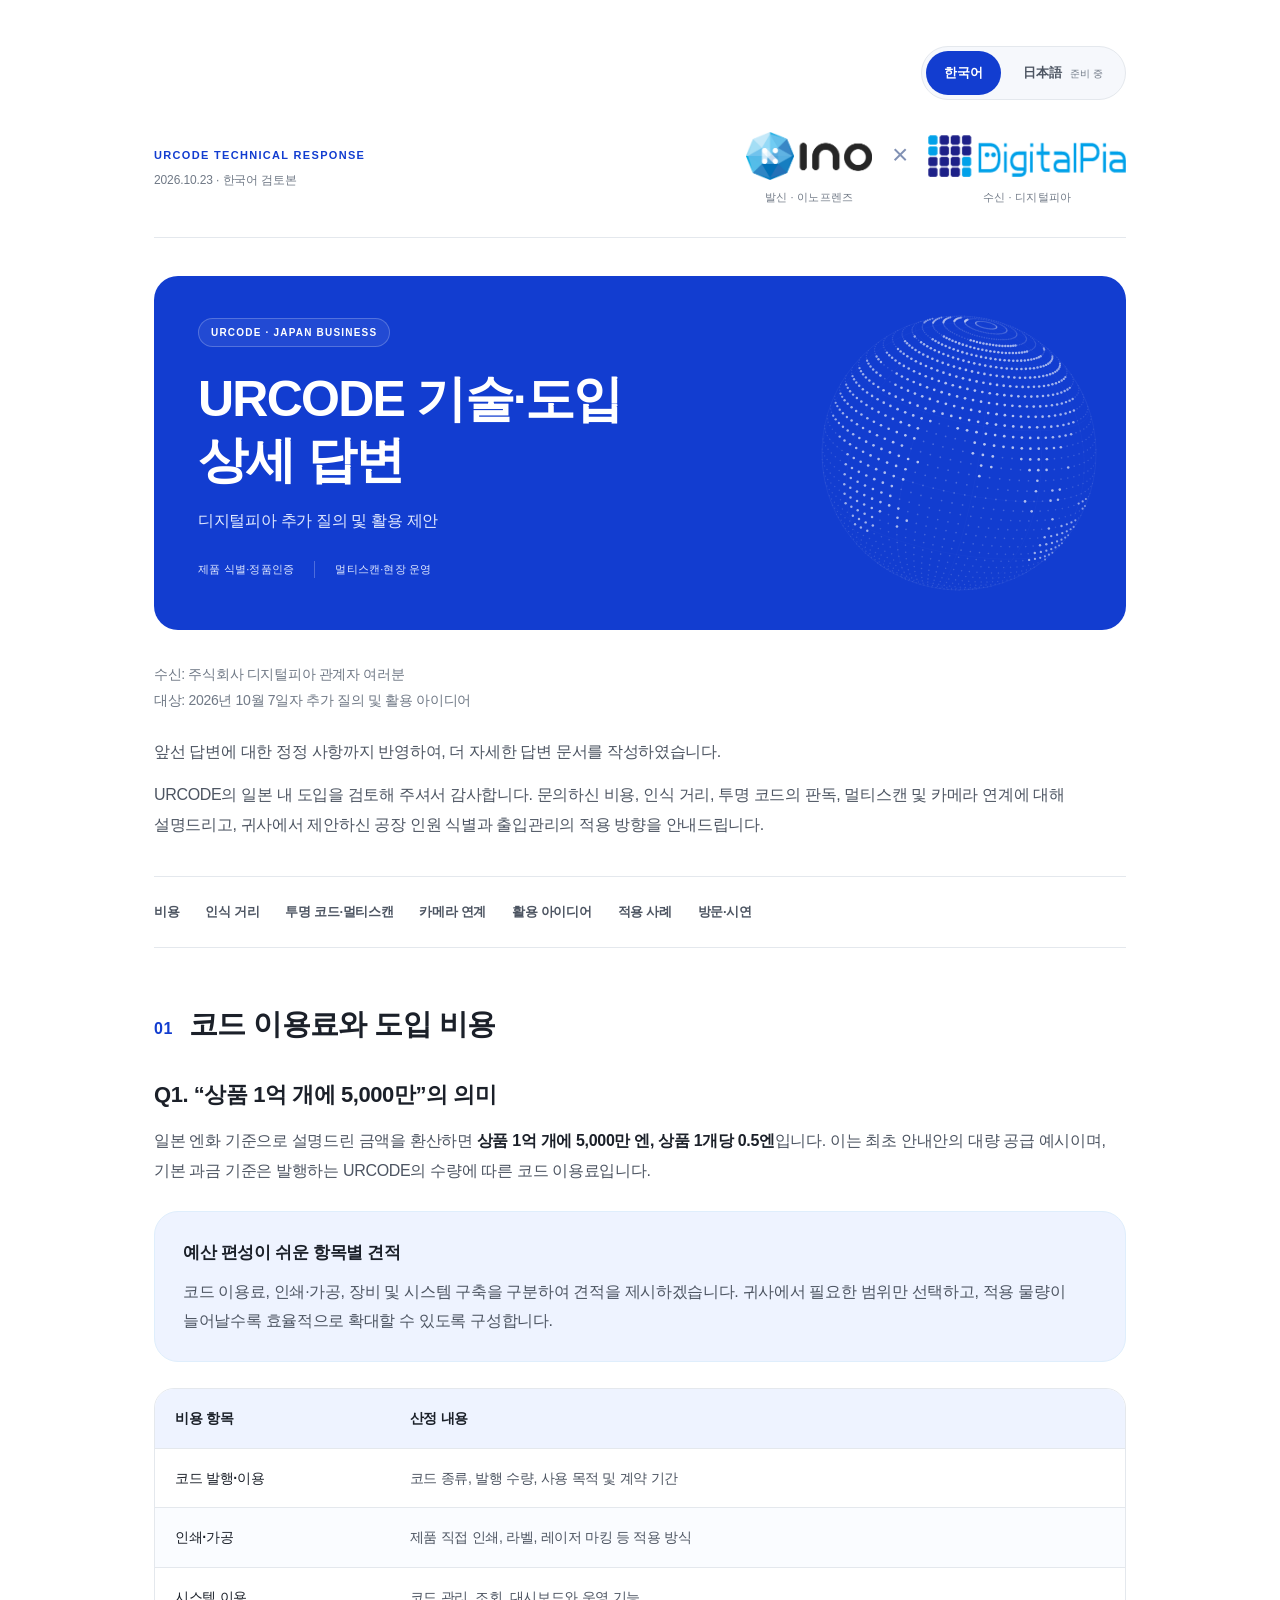
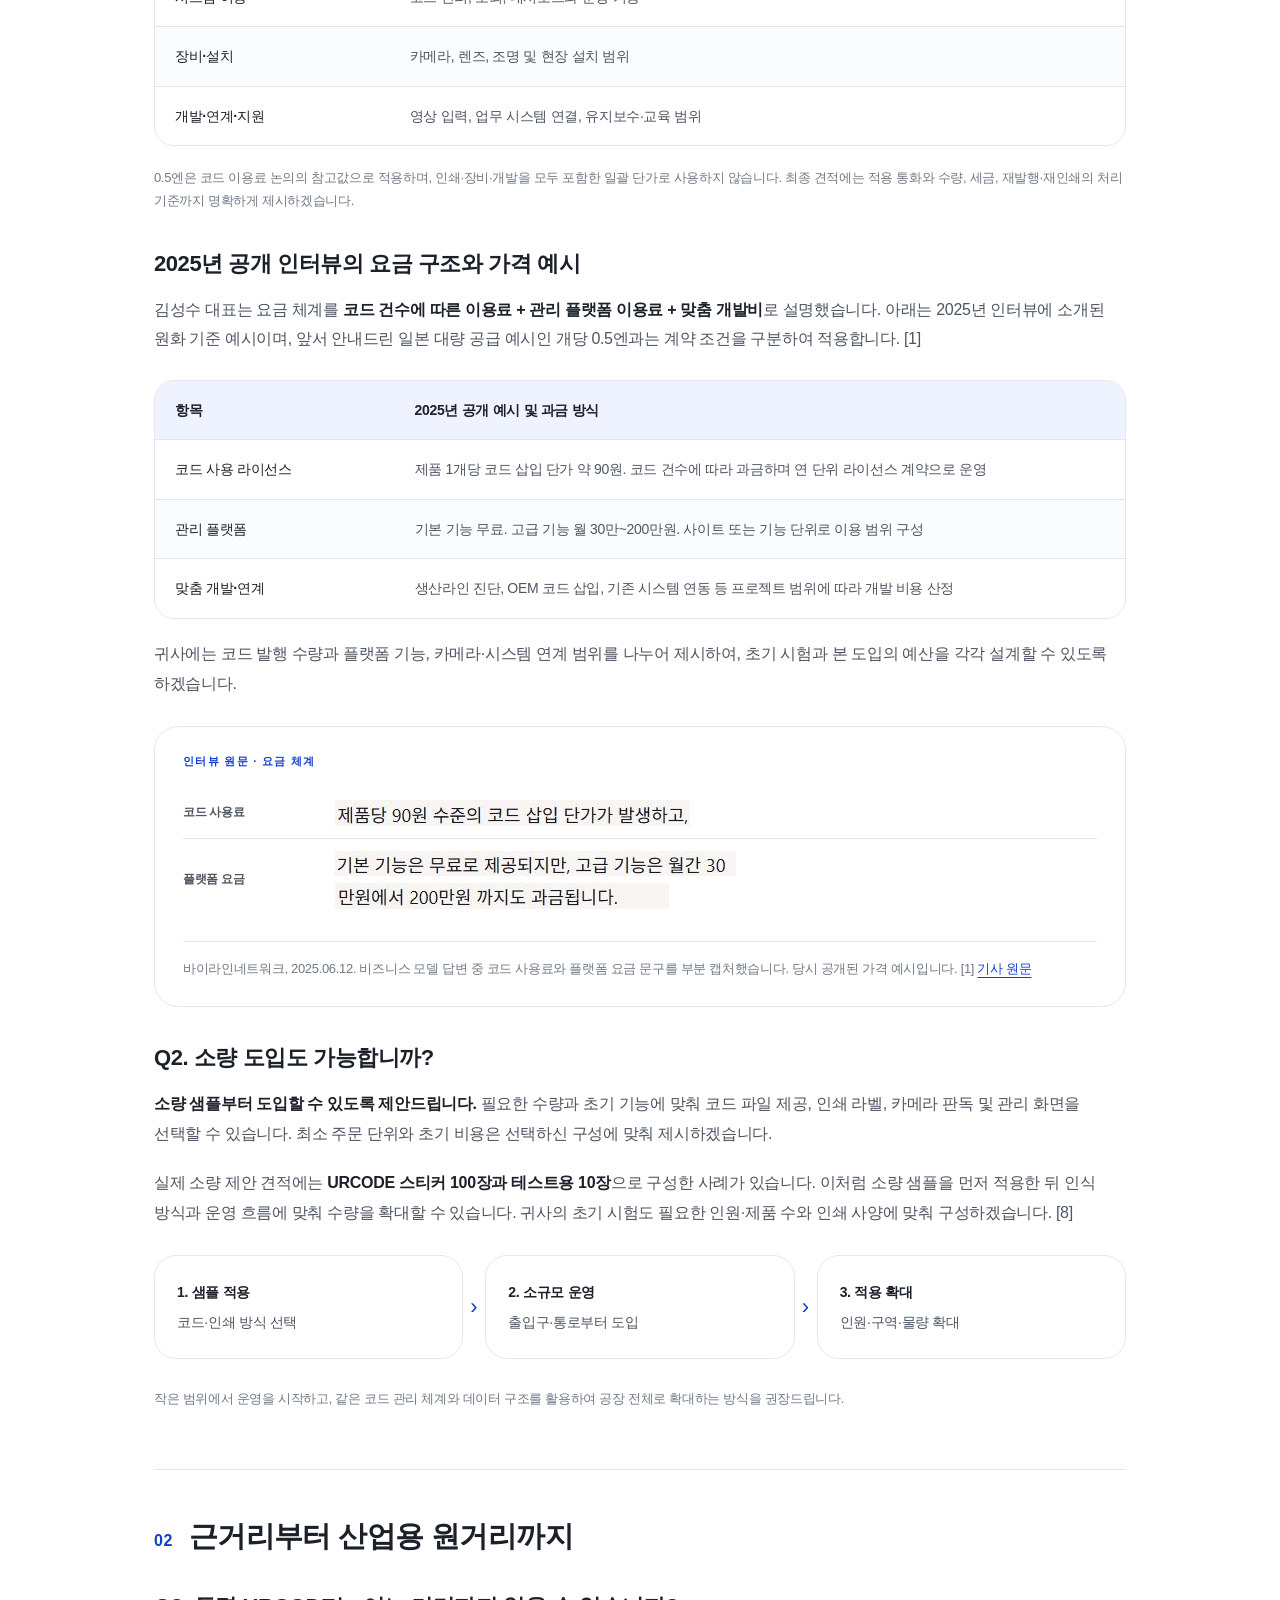
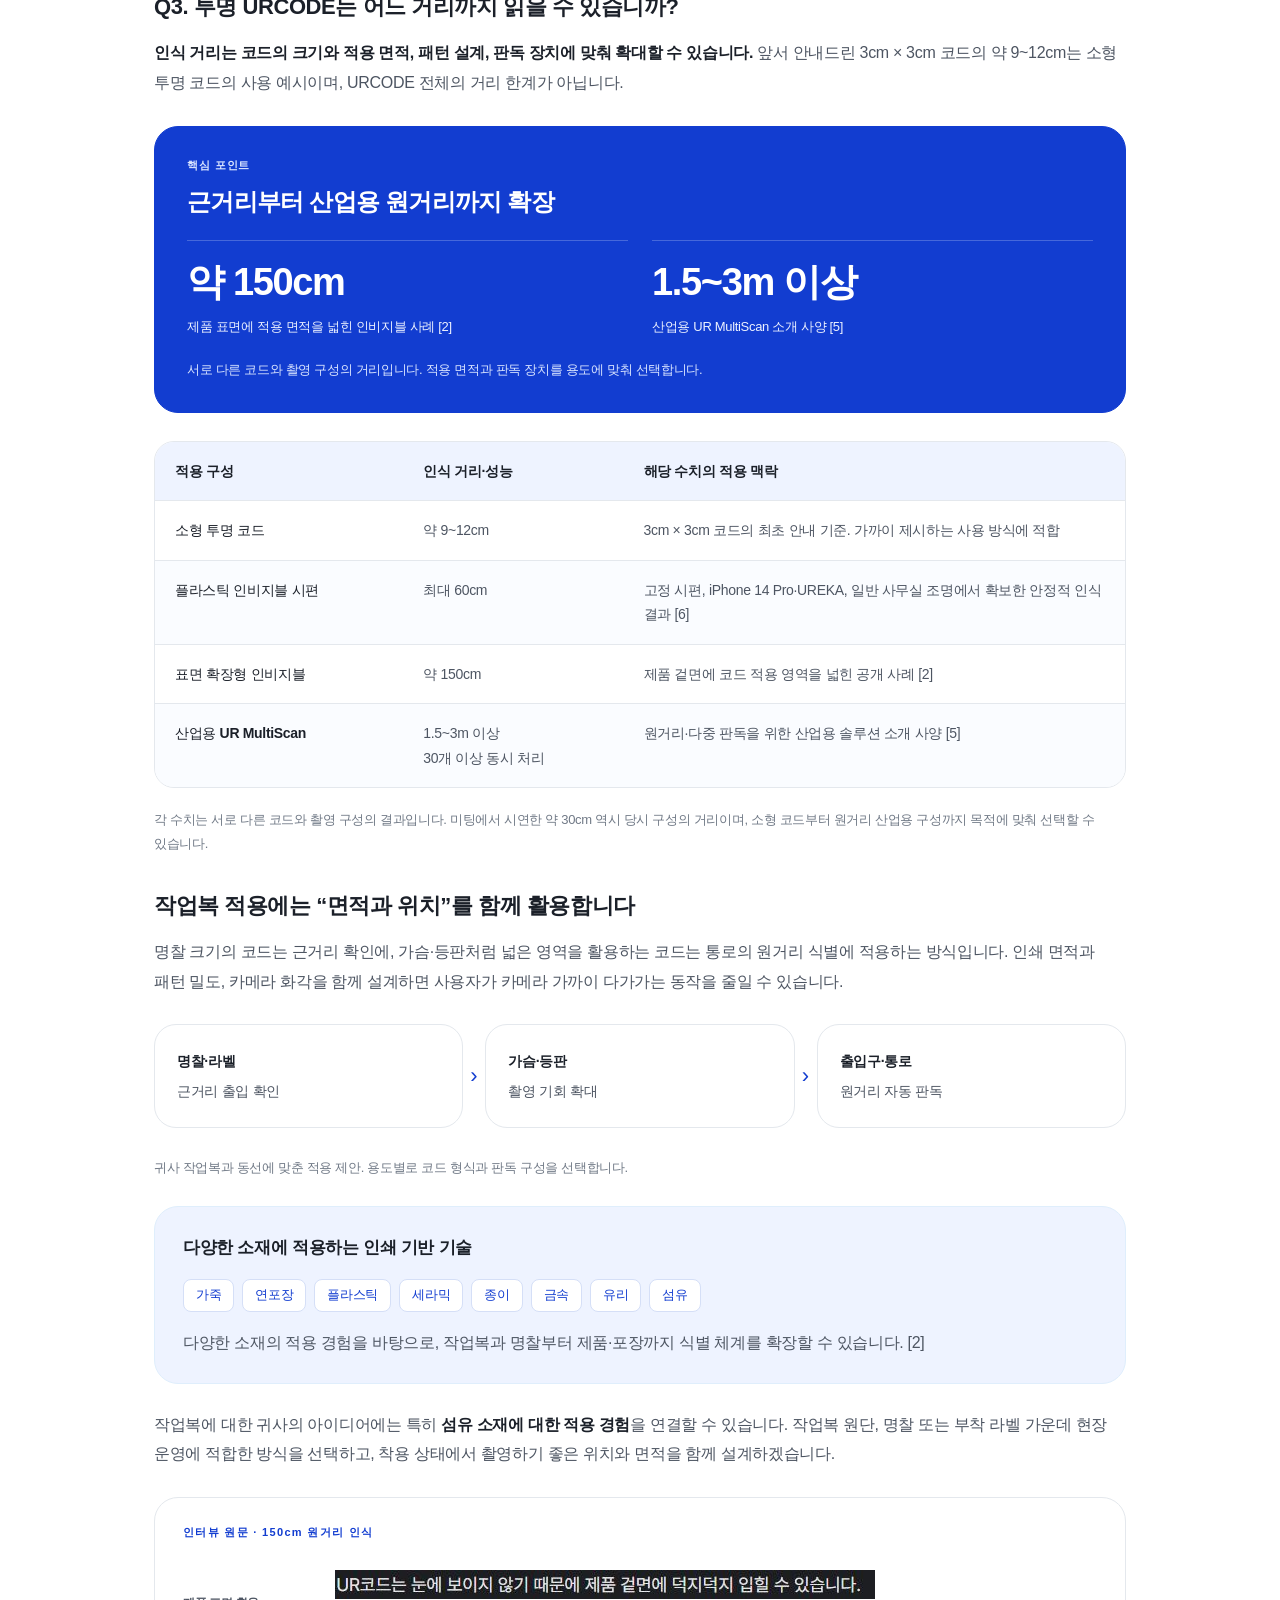
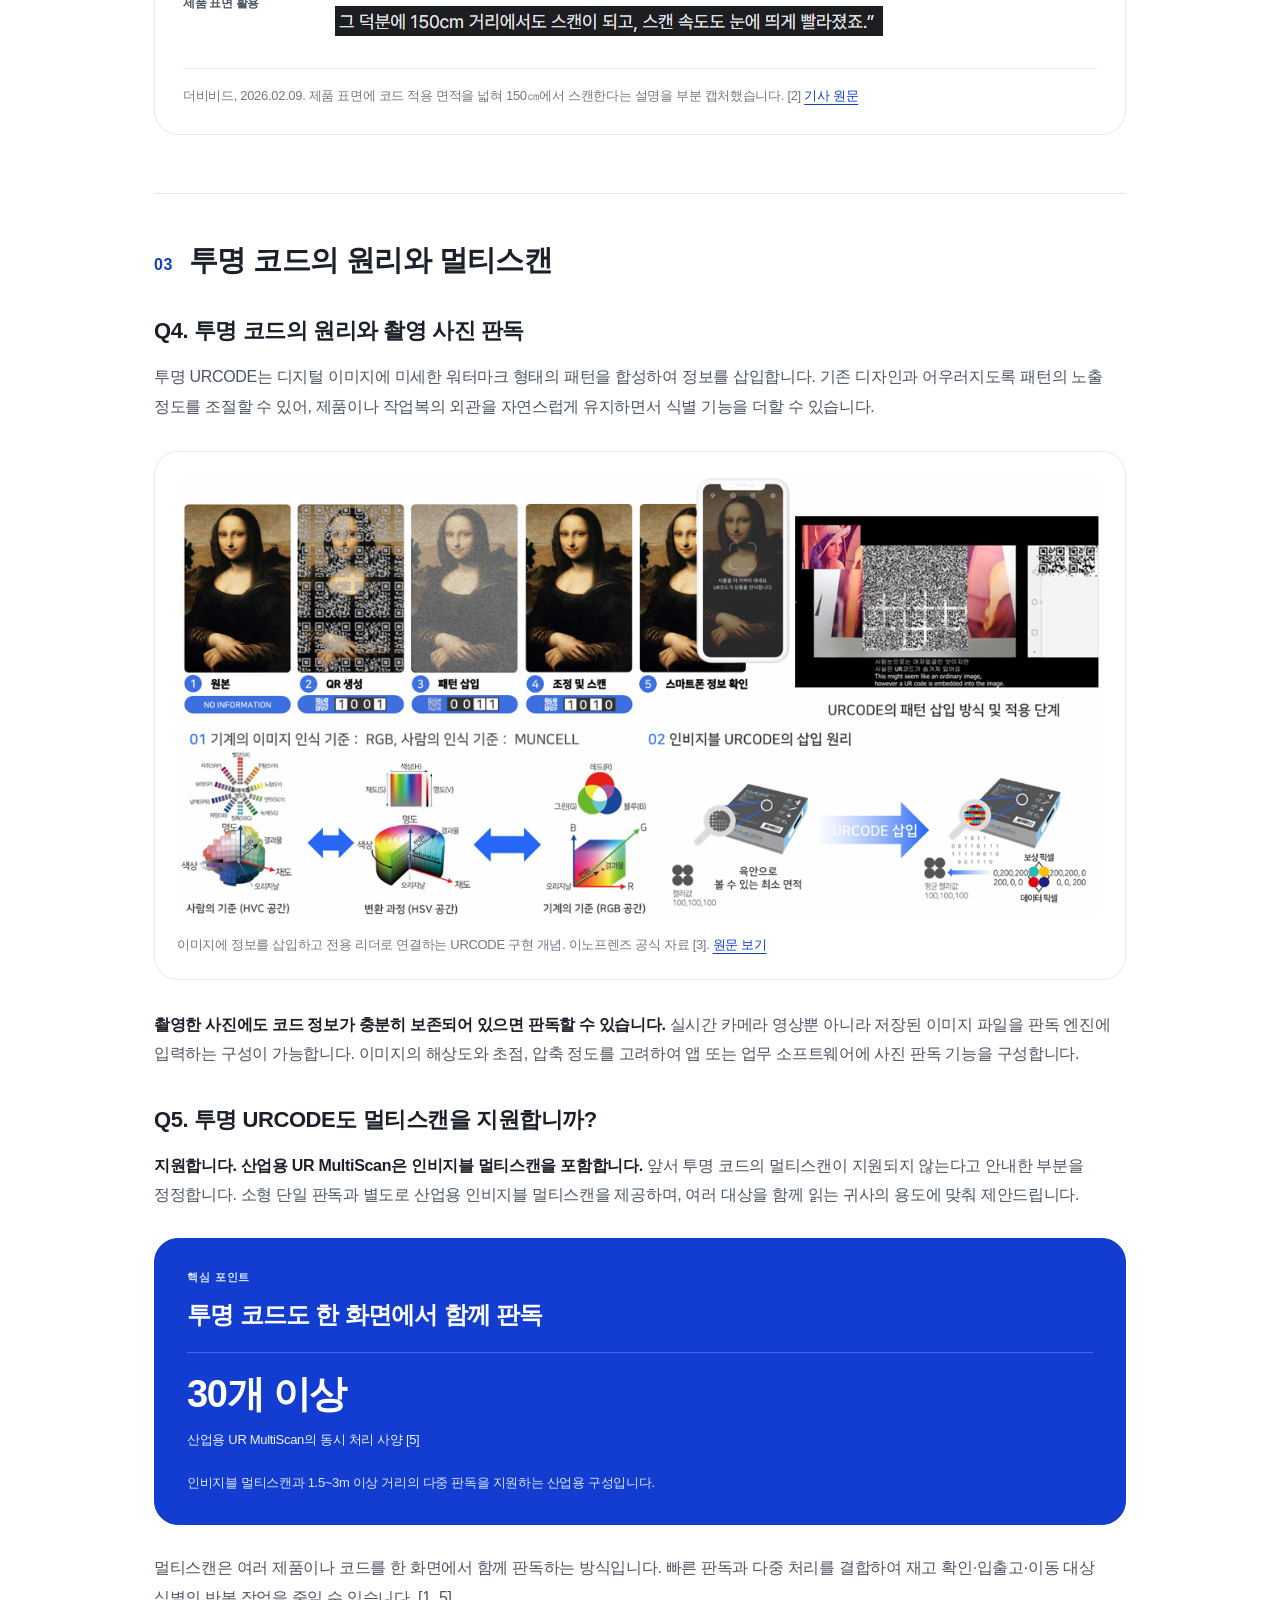
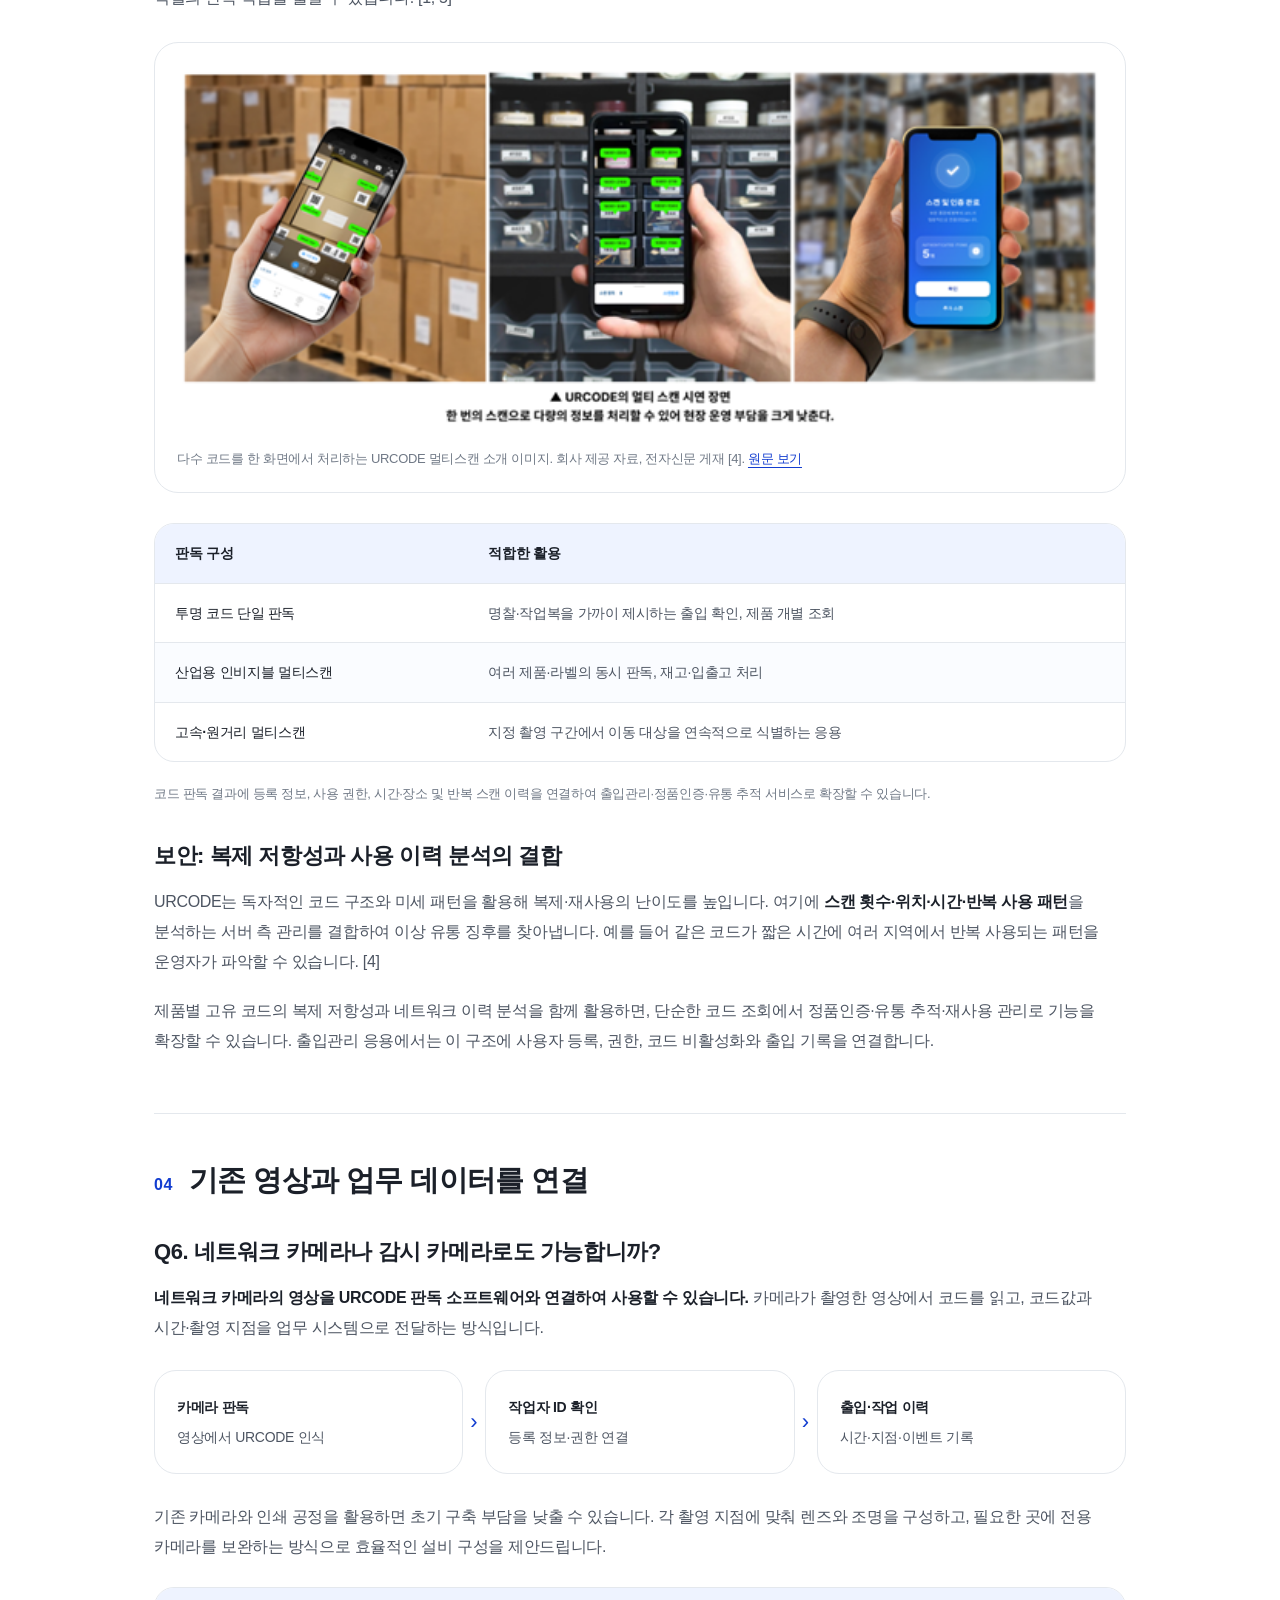
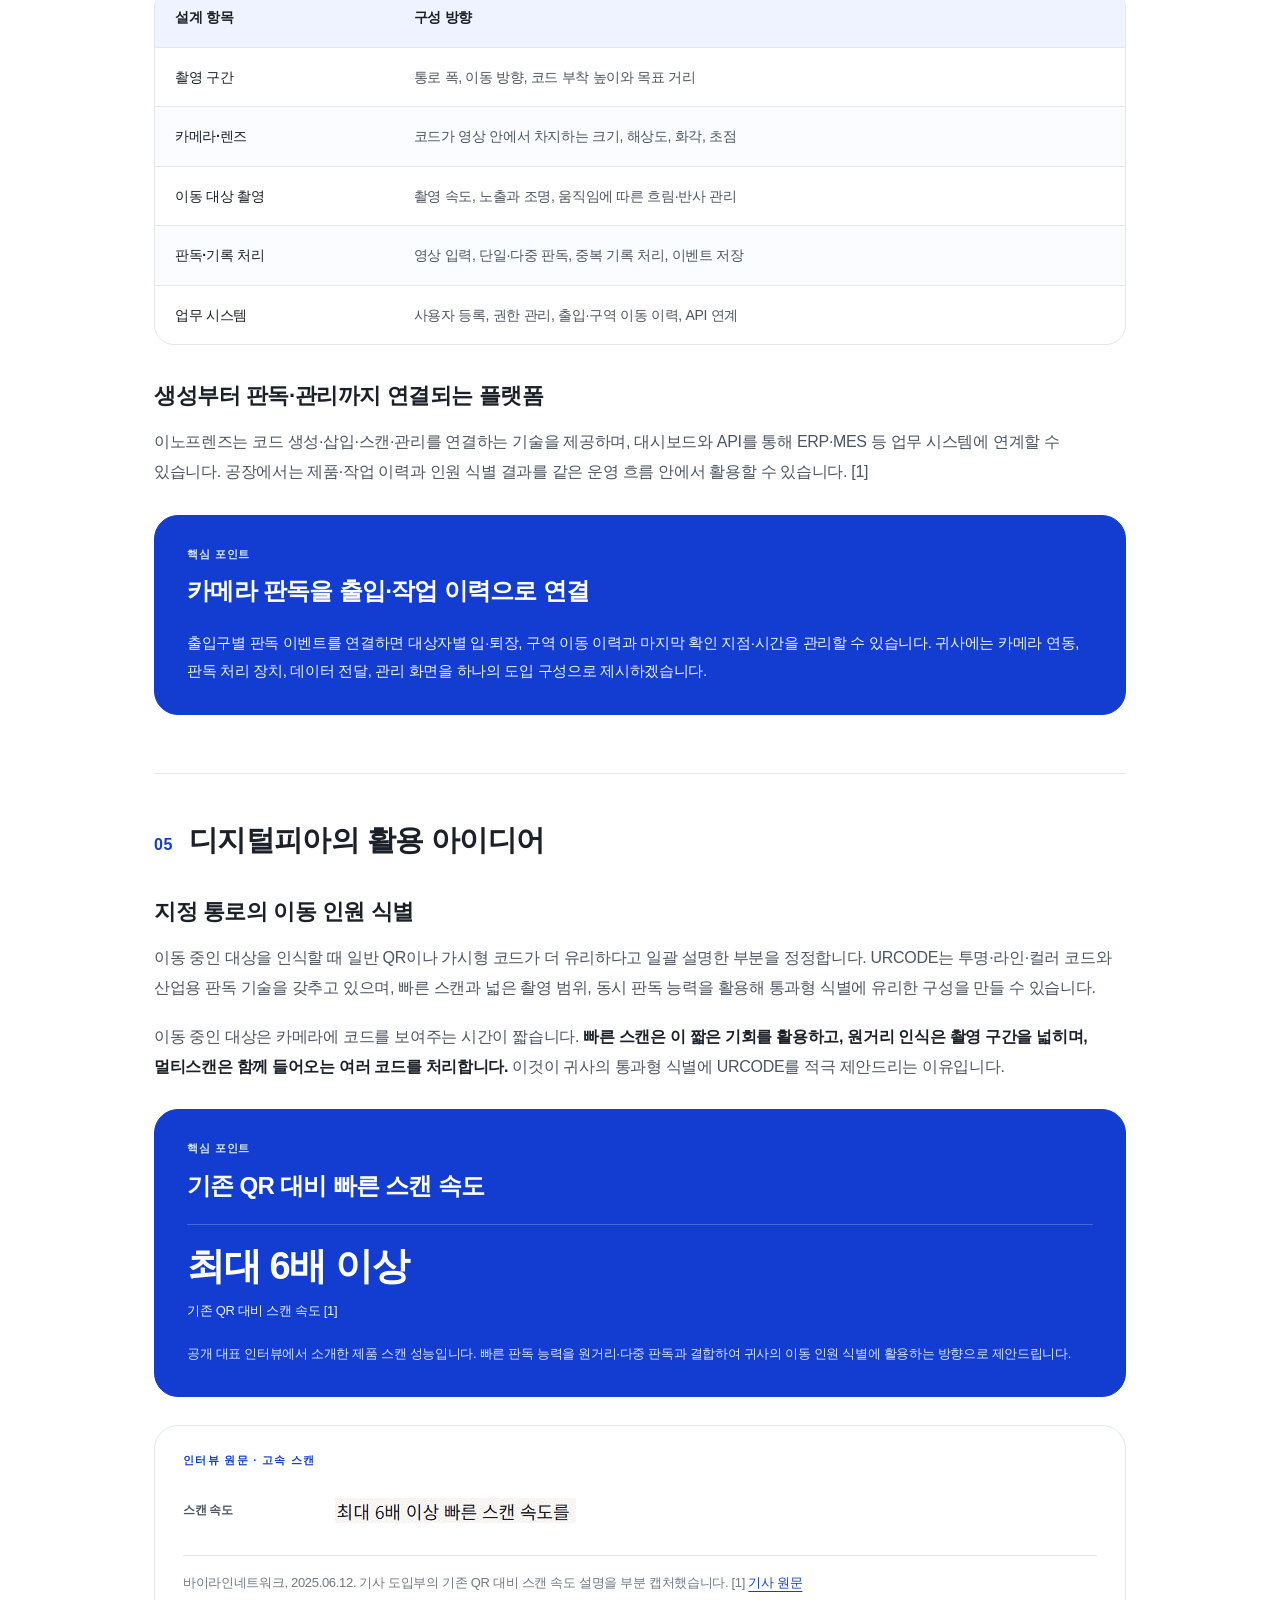
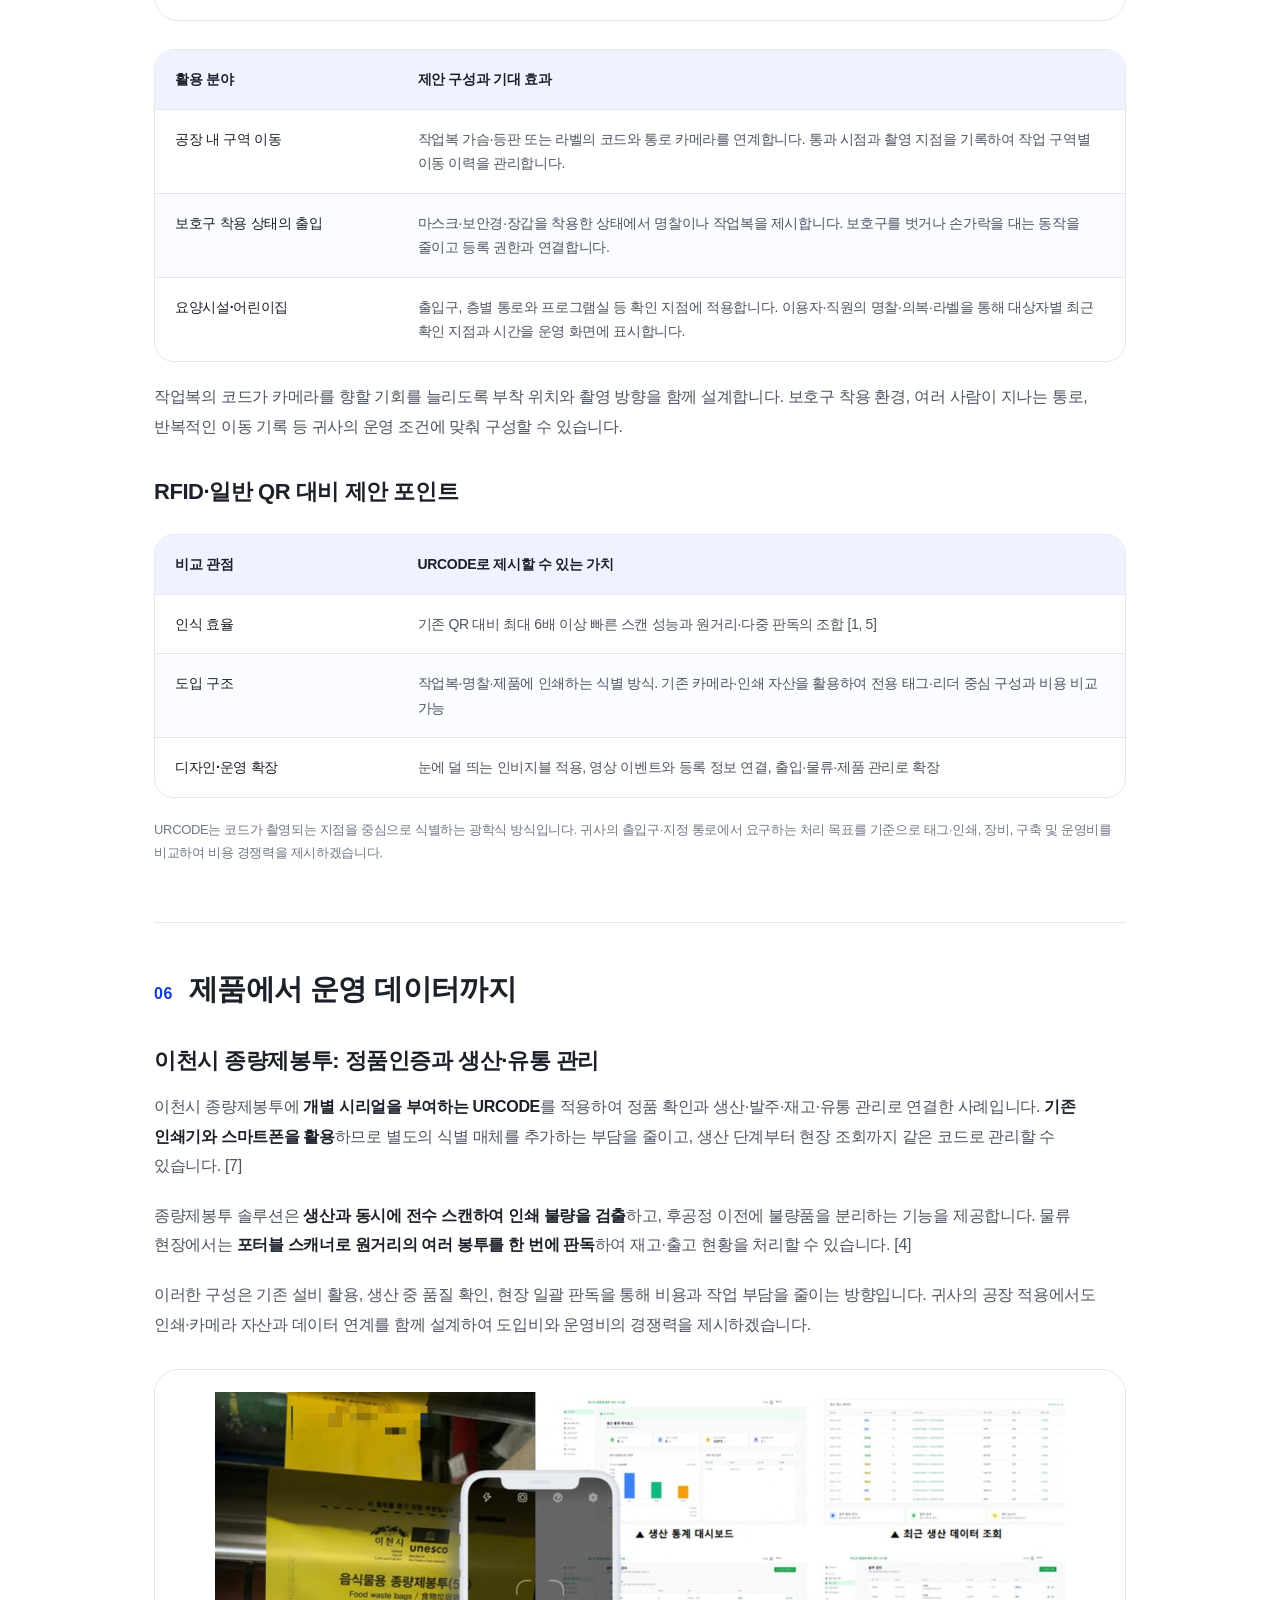
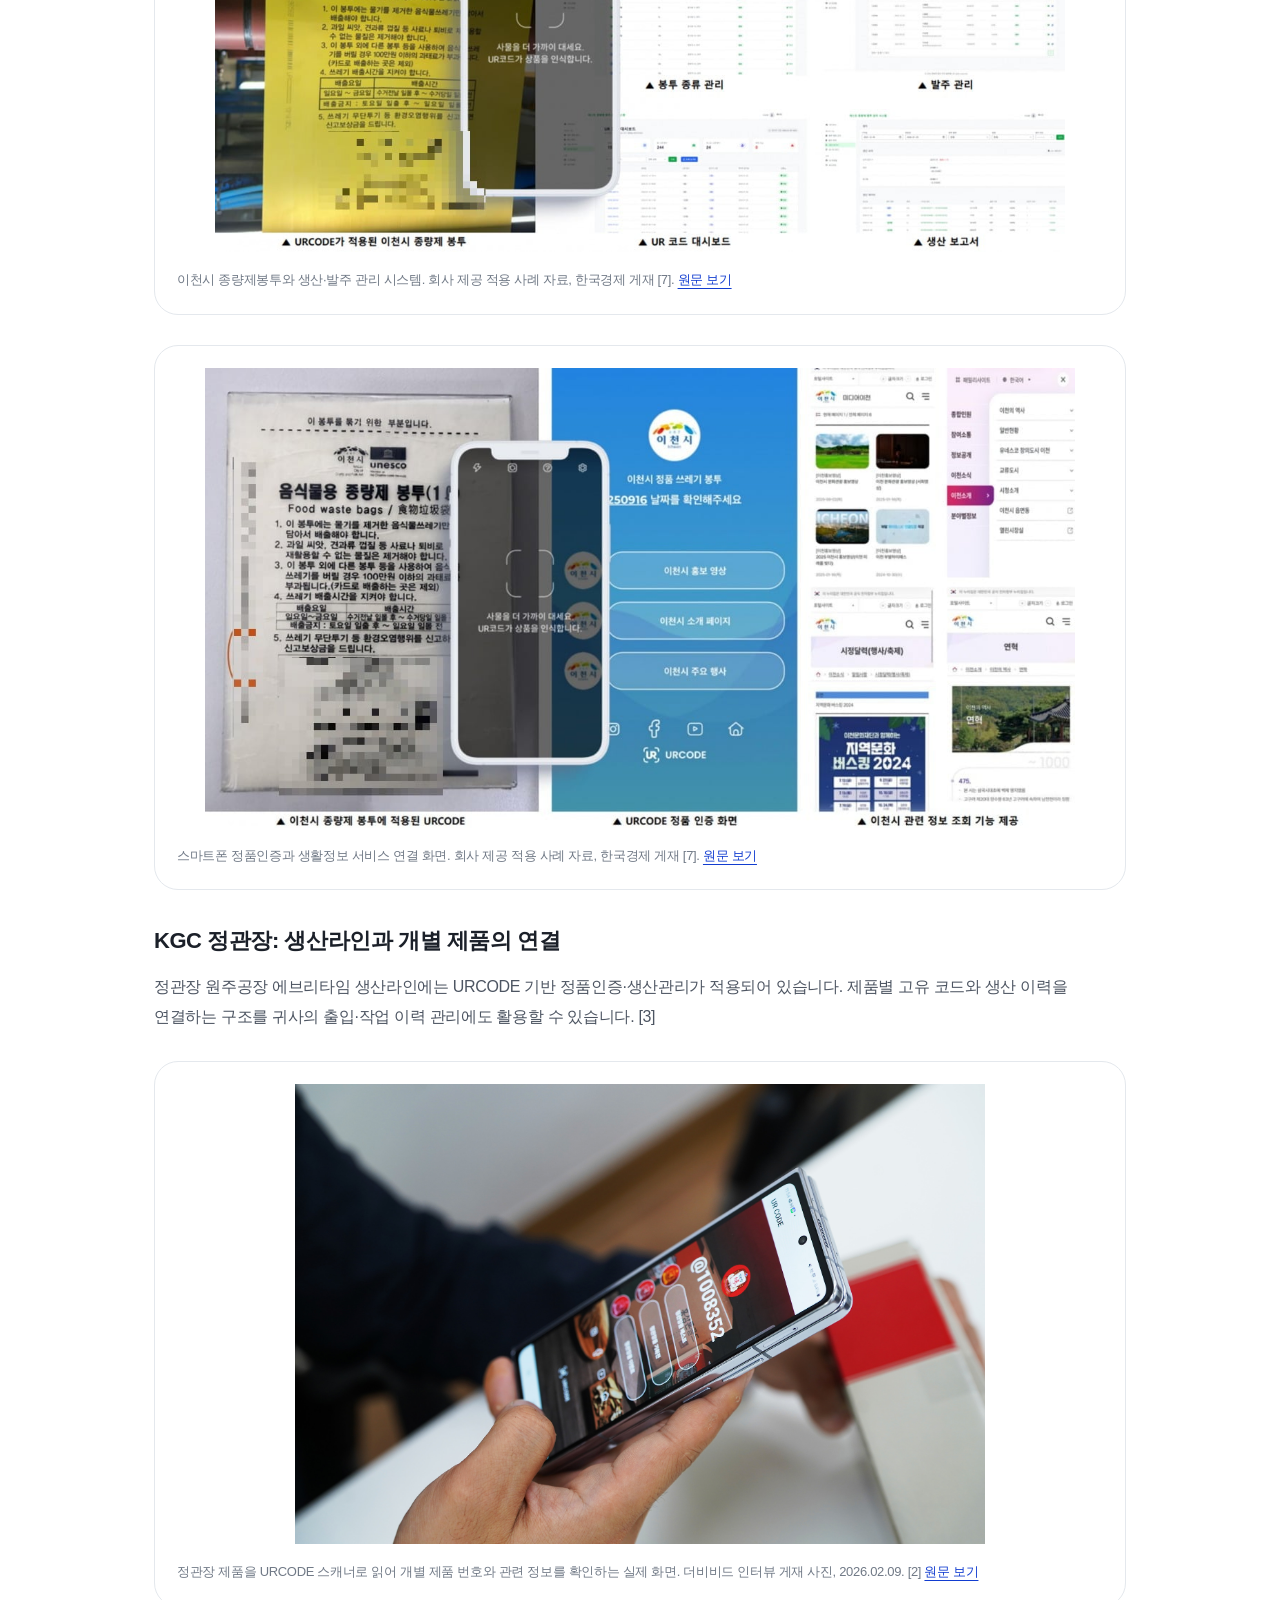
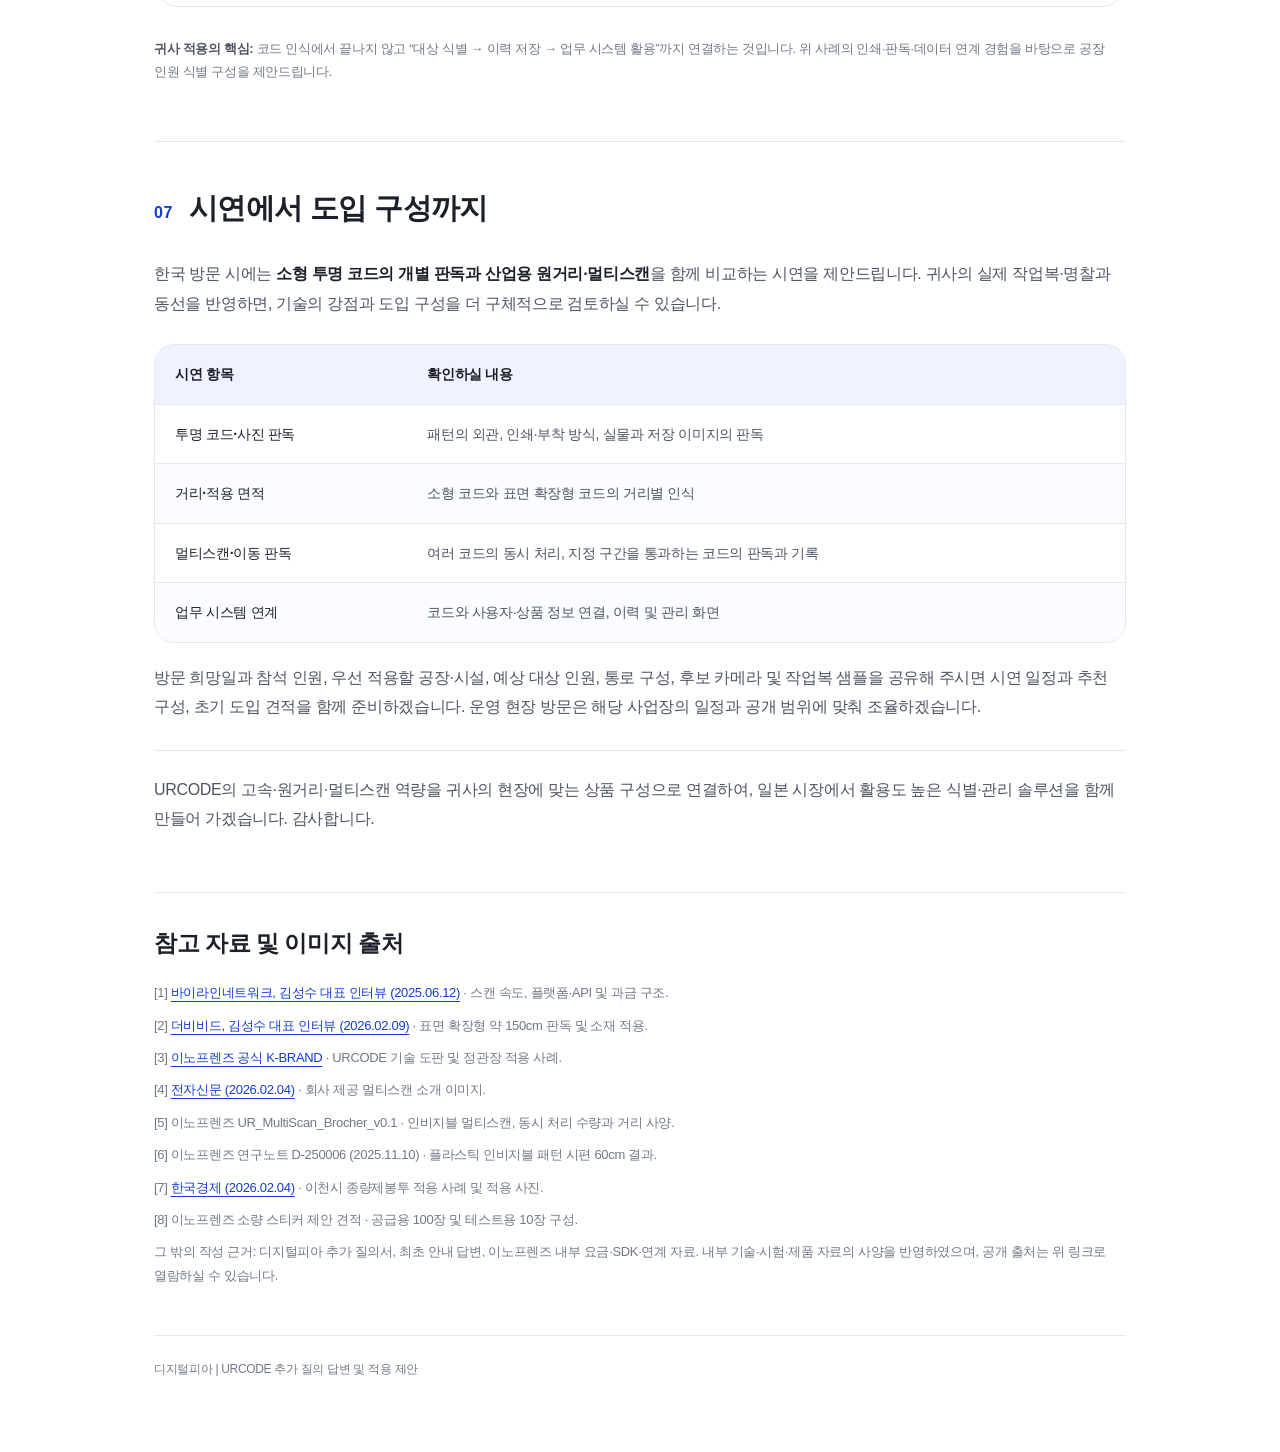
==== commit e7e9abca: "Add language selector with Japanese placeholder" ====
--- a/index.html
+++ b/index.html
@@ -6,9 +6,17 @@
   <meta name="description" content="URCODE 일본 고객사 추가 질의 및 활용 방안에 대한 한국어 검토 문서">
   <title>URCODE 기술·도입 상세 답변 | 한국어 검토본</title>
   <link rel="stylesheet" href="urcode-response.css">
+  <script src="language-switcher.js" defer></script>
 </head>
 <body>
 <article class="document">
+  <div class="language-toolbar">
+    <div class="language-switcher" role="group" aria-label="언어 선택">
+      <button type="button" class="language-button" id="language-ko" lang="ko" aria-pressed="true">한국어</button>
+      <button type="button" class="language-button" id="language-ja" aria-pressed="false" aria-describedby="language-notice"><span lang="ja">日本語</span><span class="language-badge">준비 중</span></button>
+    </div>
+    <p class="language-notice" id="language-notice" role="status"></p>
+  </div>
   <div class="masthead">
     <div class="document-meta"><strong>URCODE TECHNICAL RESPONSE</strong><span>2026.10.23 · 한국어 검토본</span></div>
     <div class="brand-lockup" aria-label="발신 이노프렌즈 및 수신 디지털피아">
--- a/urcode-response.css
+++ b/urcode-response.css
@@ -44,6 +44,45 @@
   border: 0;
   box-shadow: none;
 }
+
+/* Language preview: Korean remains the active document until translation is ready. */
+.language-toolbar {
+  display: flex;
+  flex-direction: column;
+  align-items: flex-end;
+  gap: 8px;
+  margin-bottom: 24px;
+}
+.language-switcher {
+  display: inline-flex;
+  gap: 4px;
+  padding: 4px;
+  border: 1px solid var(--border);
+  border-radius: 100px;
+  background: #F6F8FC;
+}
+.language-button {
+  display: inline-flex;
+  align-items: center;
+  justify-content: center;
+  gap: 8px;
+  min-height: 44px;
+  padding: 10px 18px;
+  border: 0;
+  border-radius: 100px;
+  background: transparent;
+  color: var(--body);
+  font: inherit;
+  font-size: 13px;
+  font-weight: 600;
+  line-height: 1.5;
+  cursor: pointer;
+}
+.language-button:hover { background: var(--soft); color: var(--primary); }
+.language-button[aria-pressed="true"] { background: var(--primary); color: var(--white); }
+.language-button:focus-visible { outline: 2px solid var(--primary); outline-offset: 3px; }
+.language-badge { color: var(--muted); font-size: 10px; font-weight: 400; }
+.language-notice { margin: 0; color: var(--muted); font-size: 12px; line-height: 1.6; text-align: right; }
 
 /* Both companies retain their original logo proportions. */
 .masthead {
@@ -353,6 +392,7 @@
 }
 
 @media print {
+  .language-toolbar { display: none; }
   @page { size: A4; margin: 17mm 16mm; }
   html { scroll-behavior: auto; }
   body { background: white; font-size: 10.5pt; line-height: 1.7; color: var(--body); }
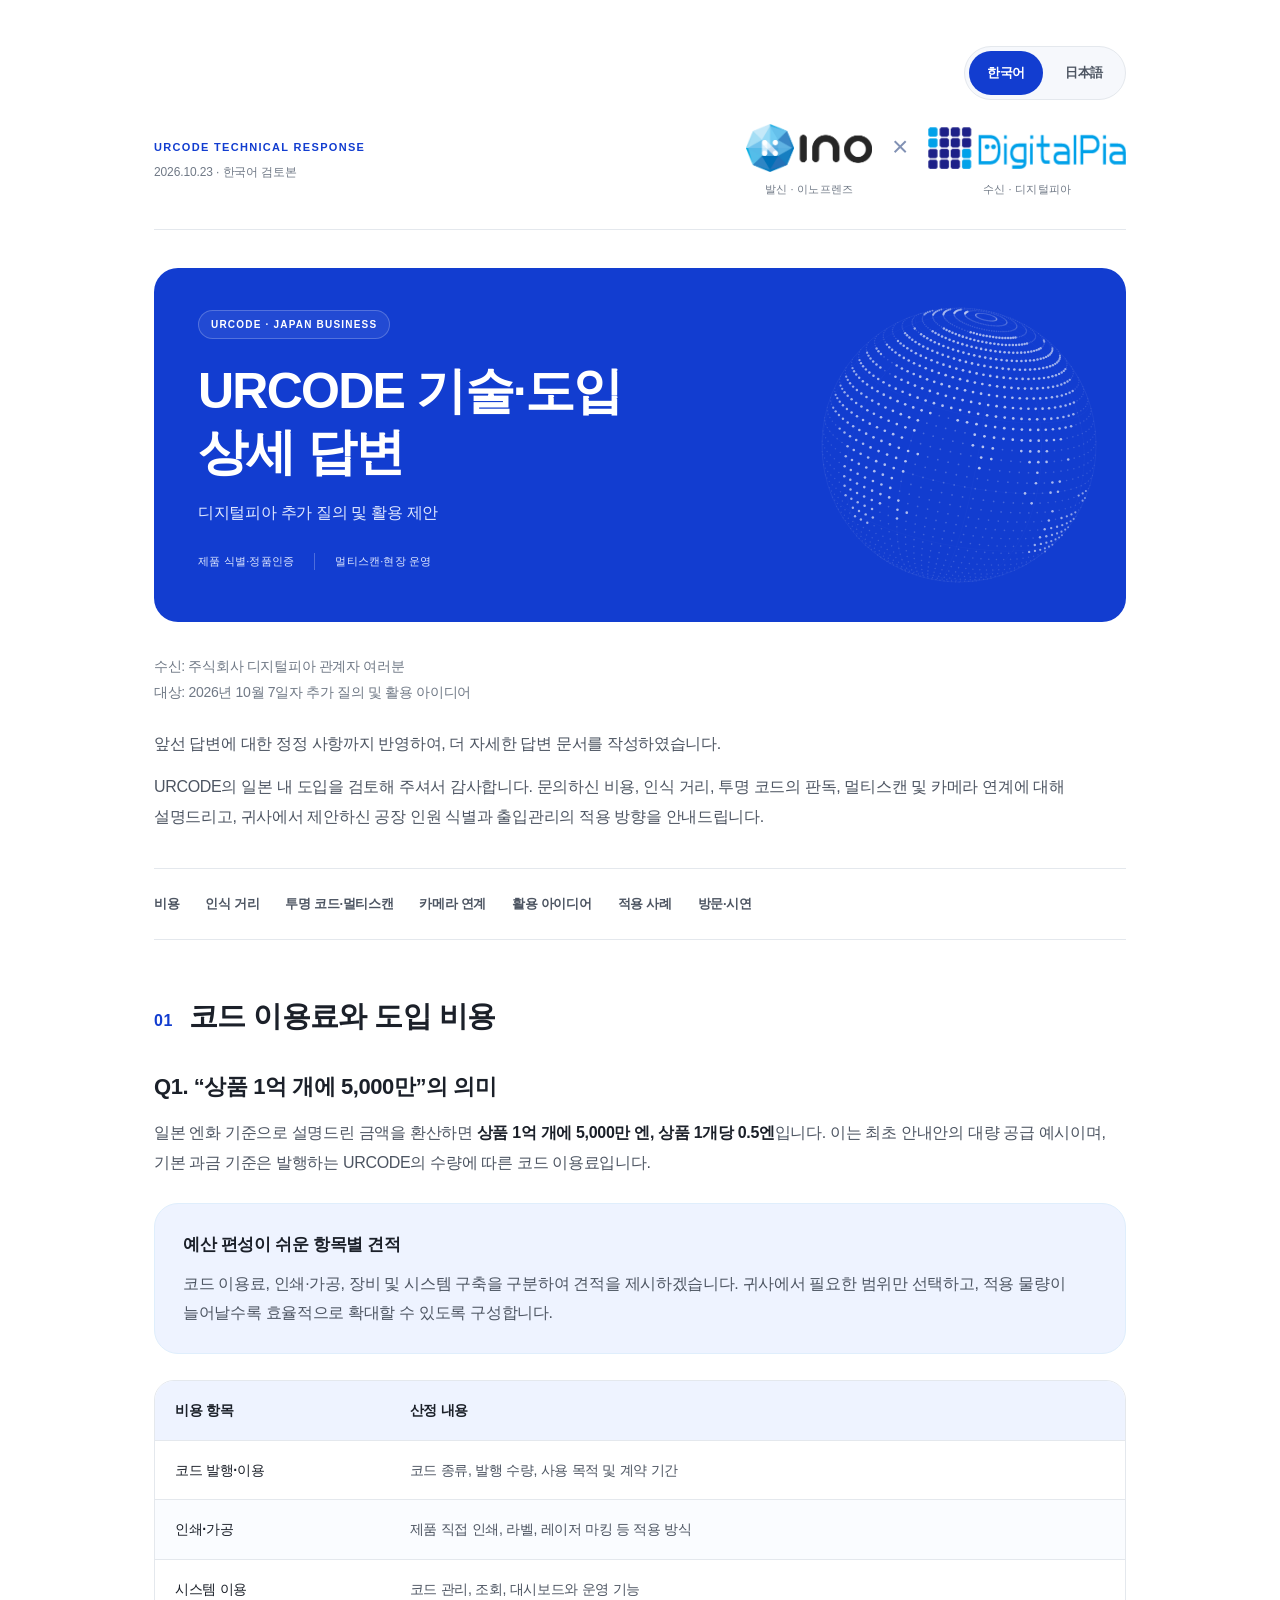
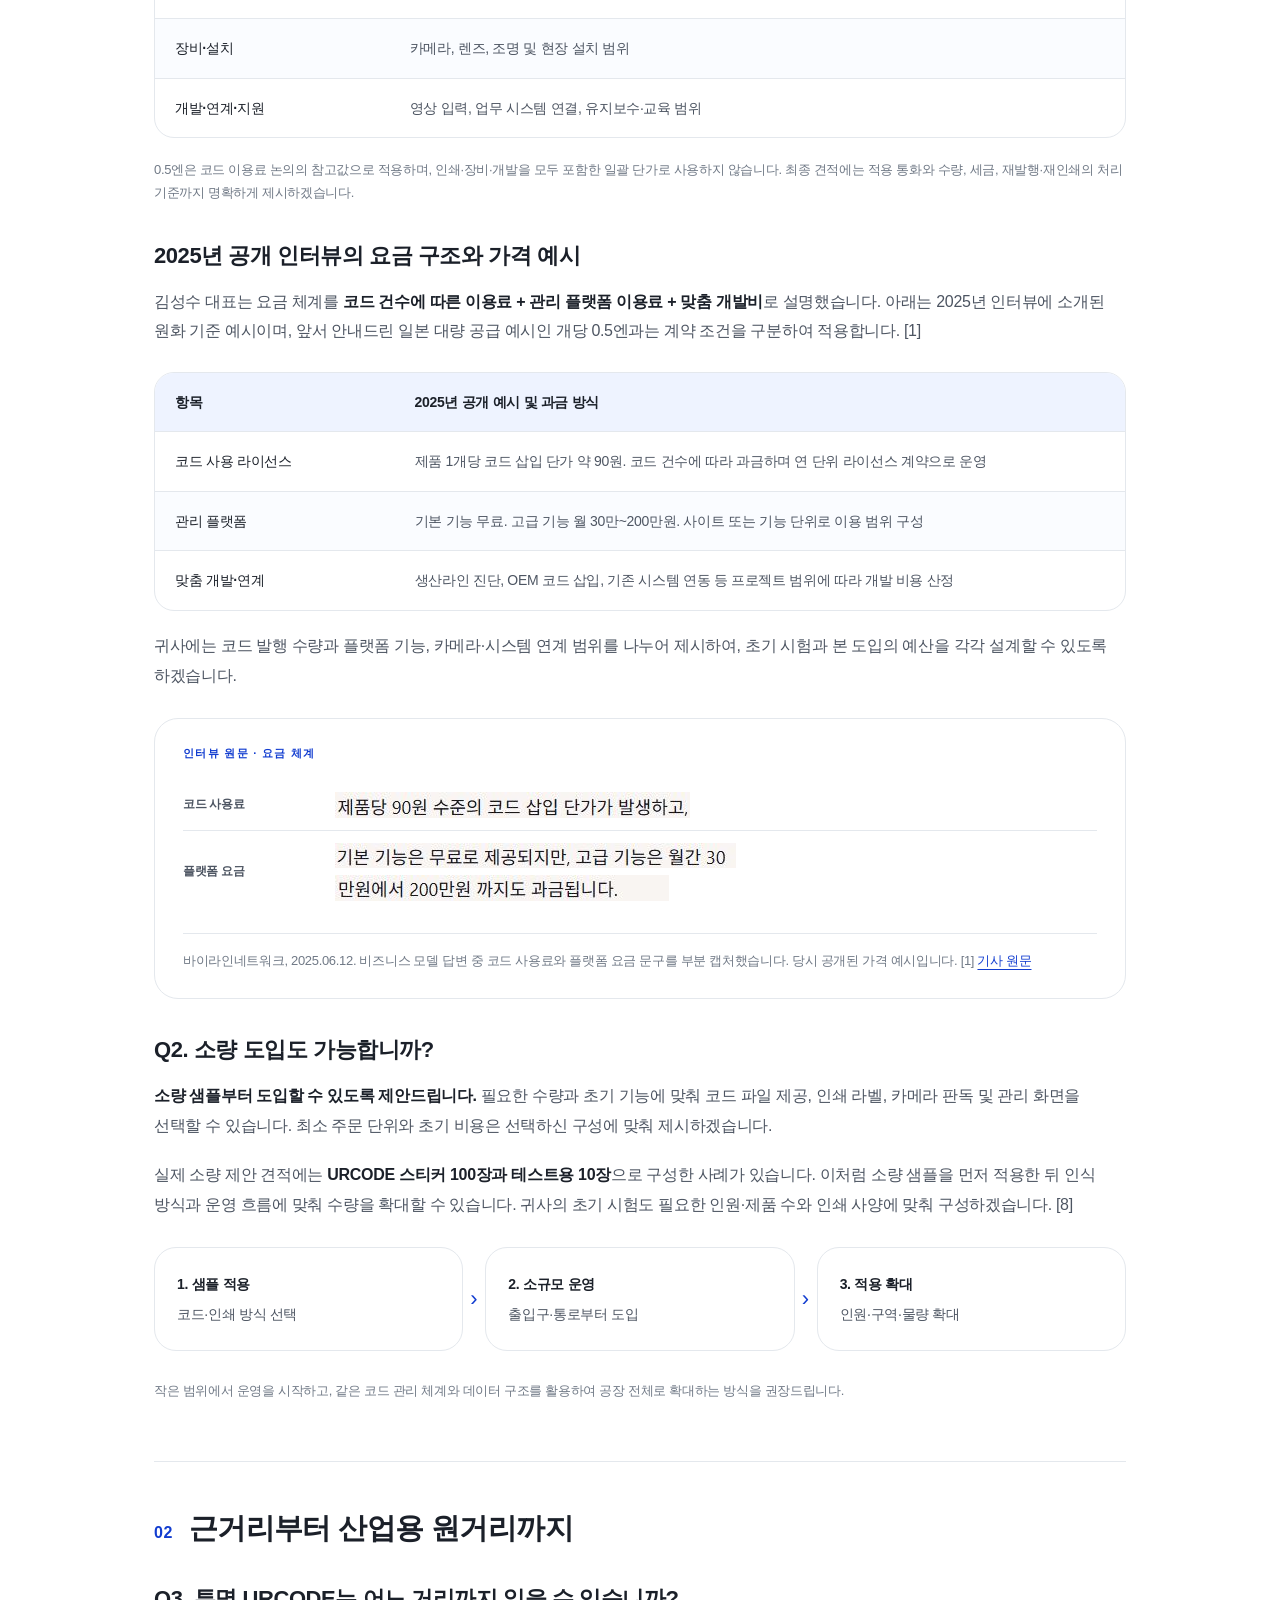
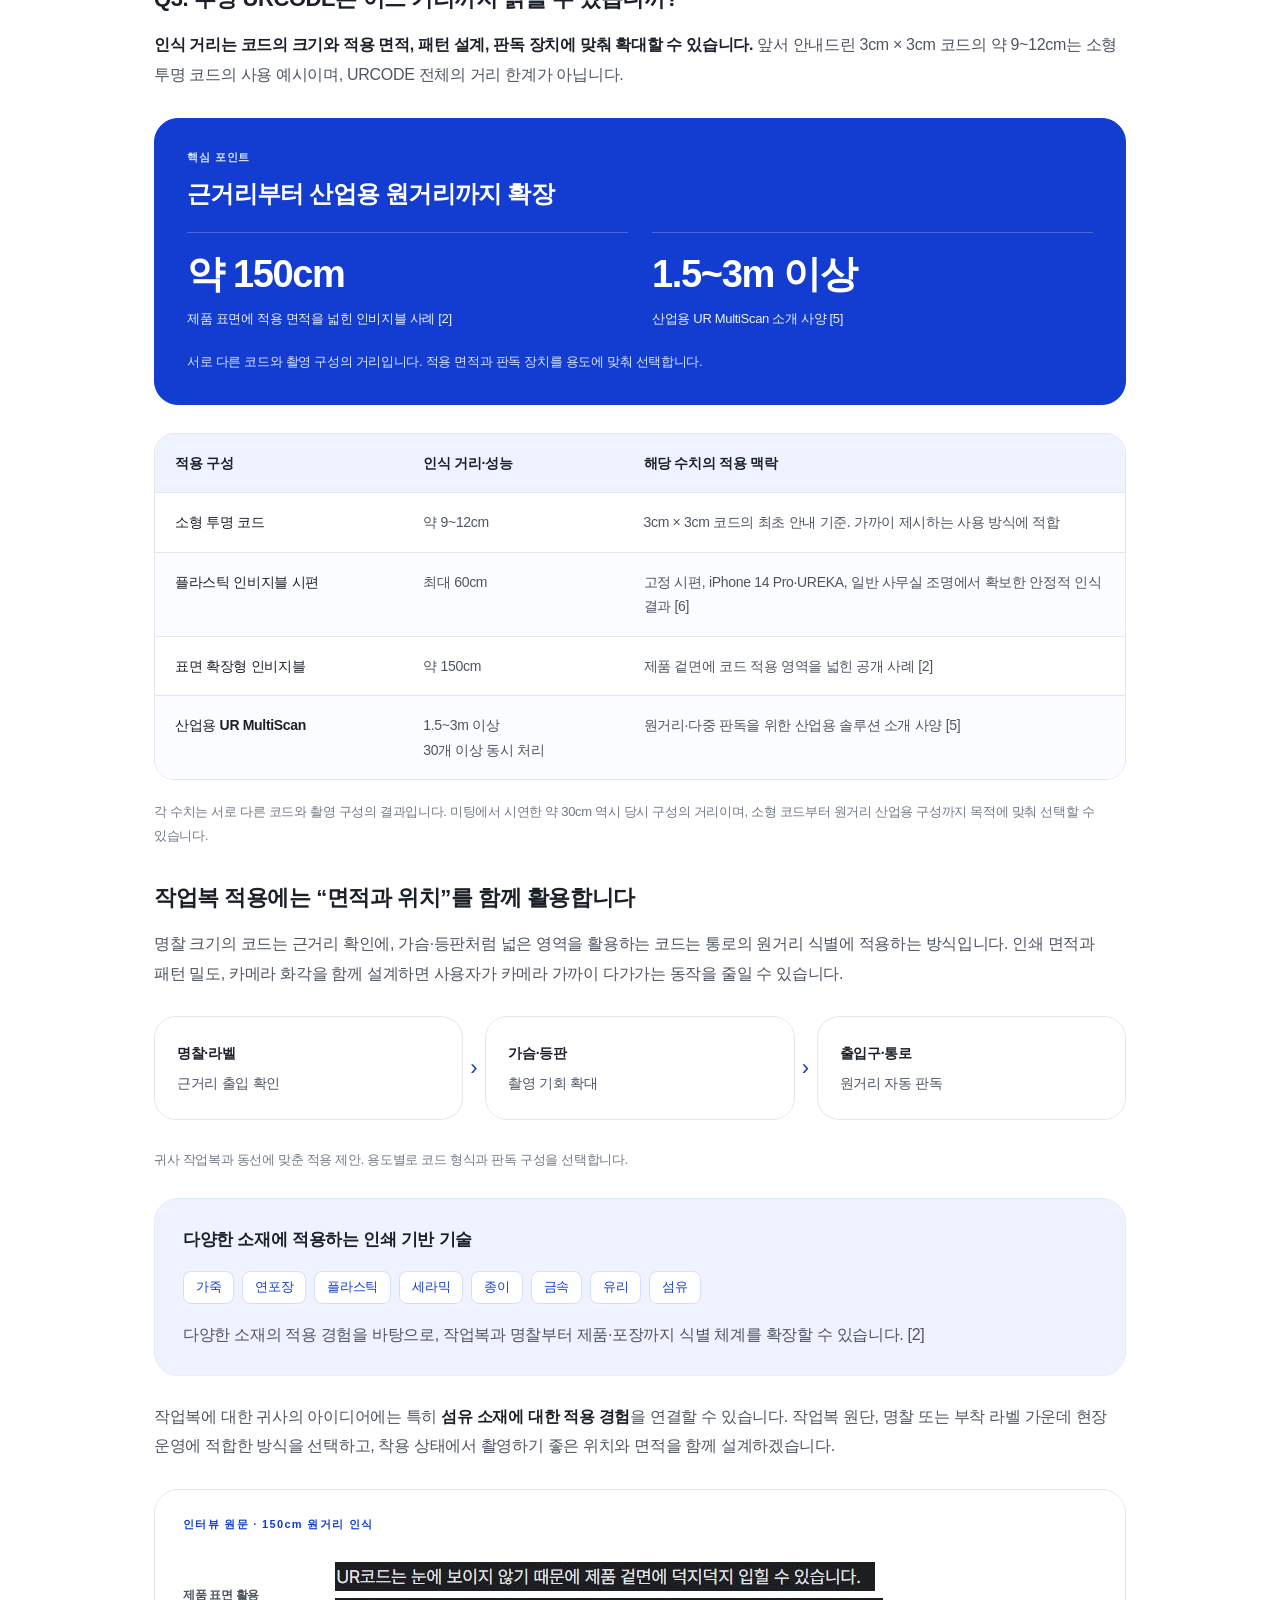
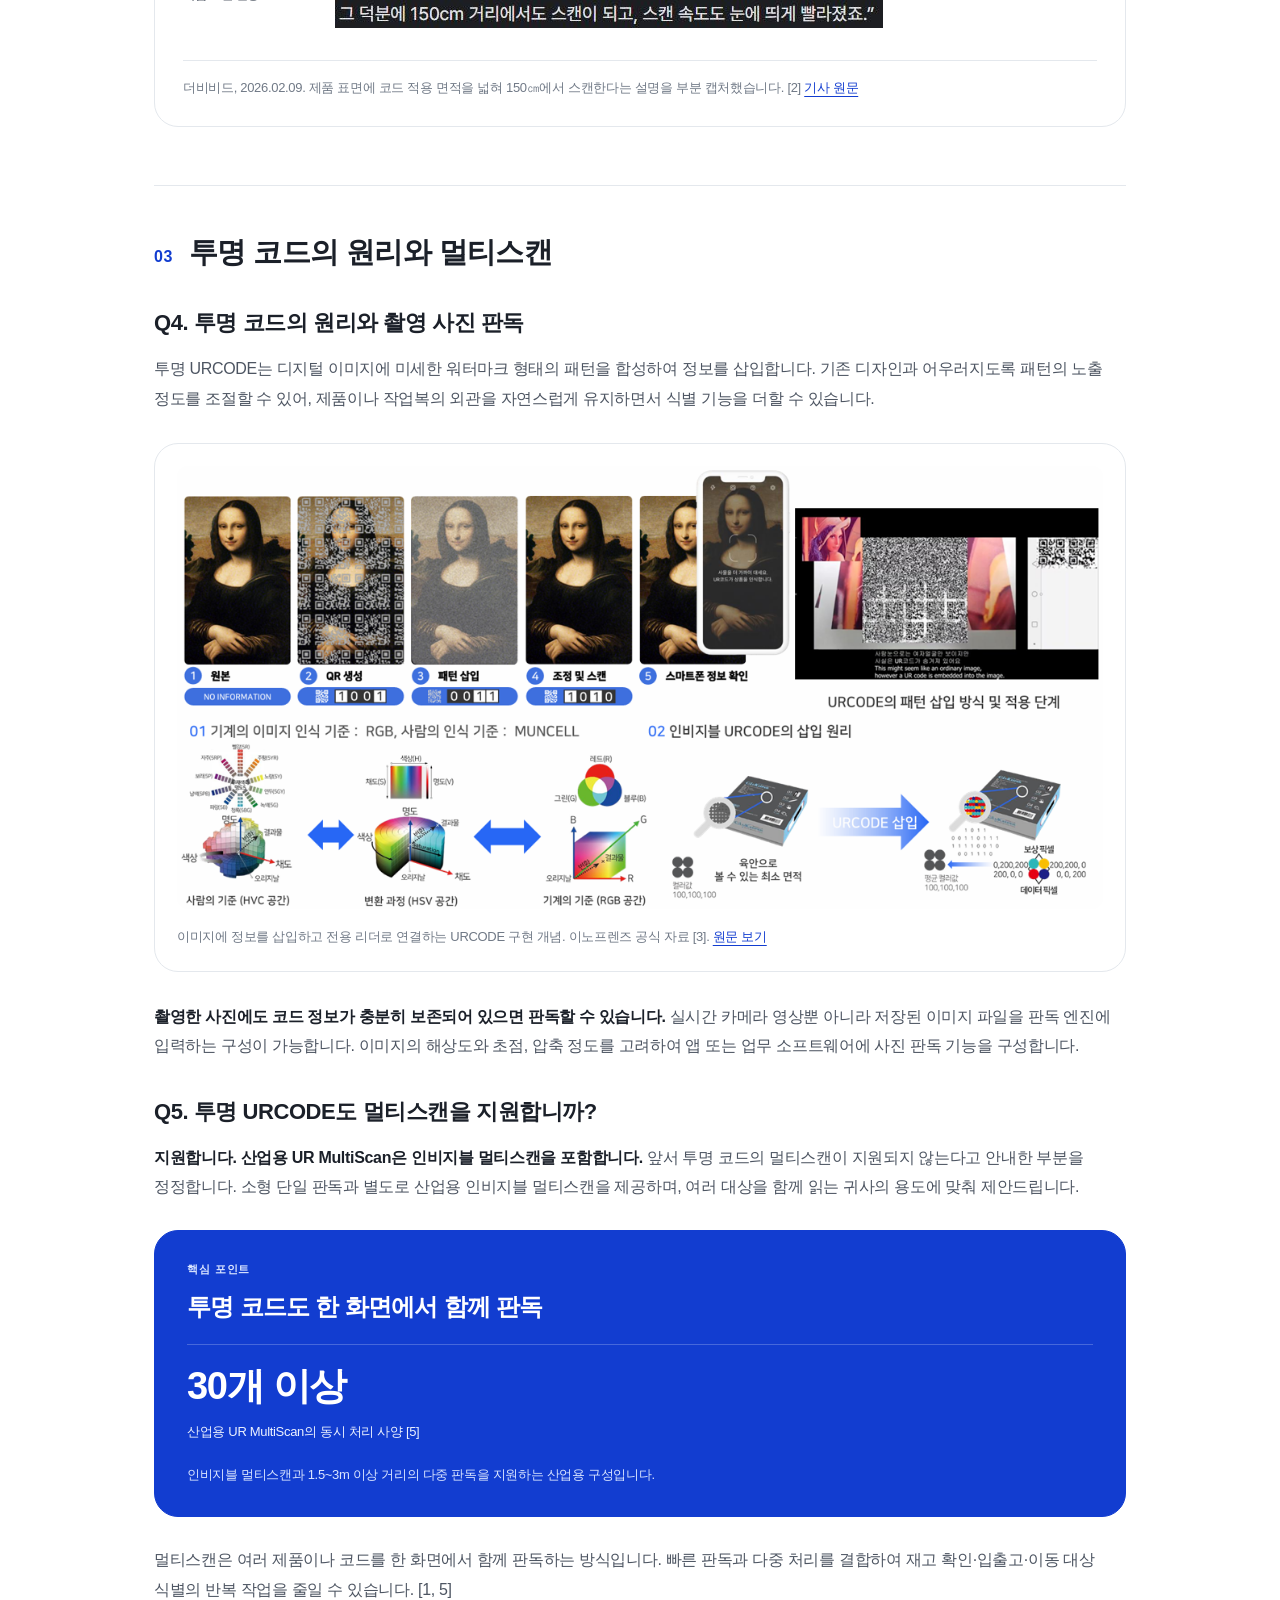
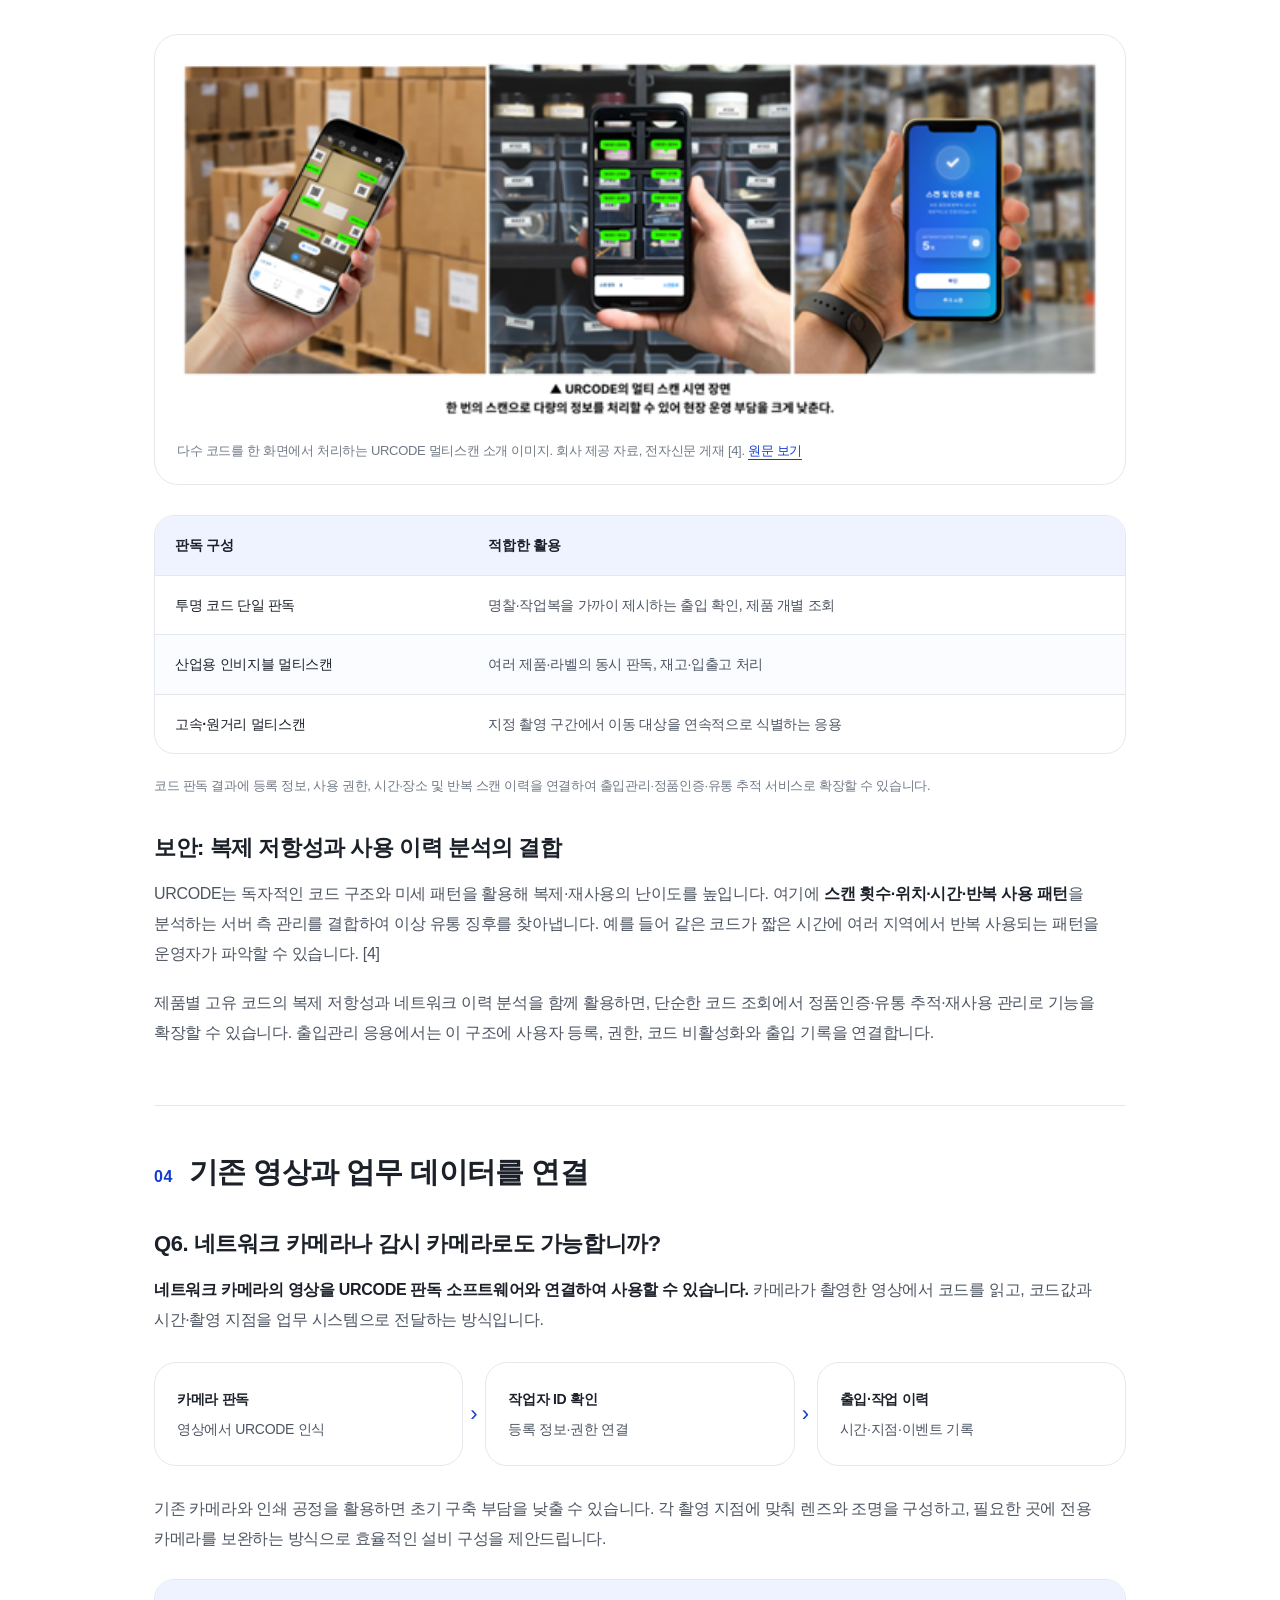
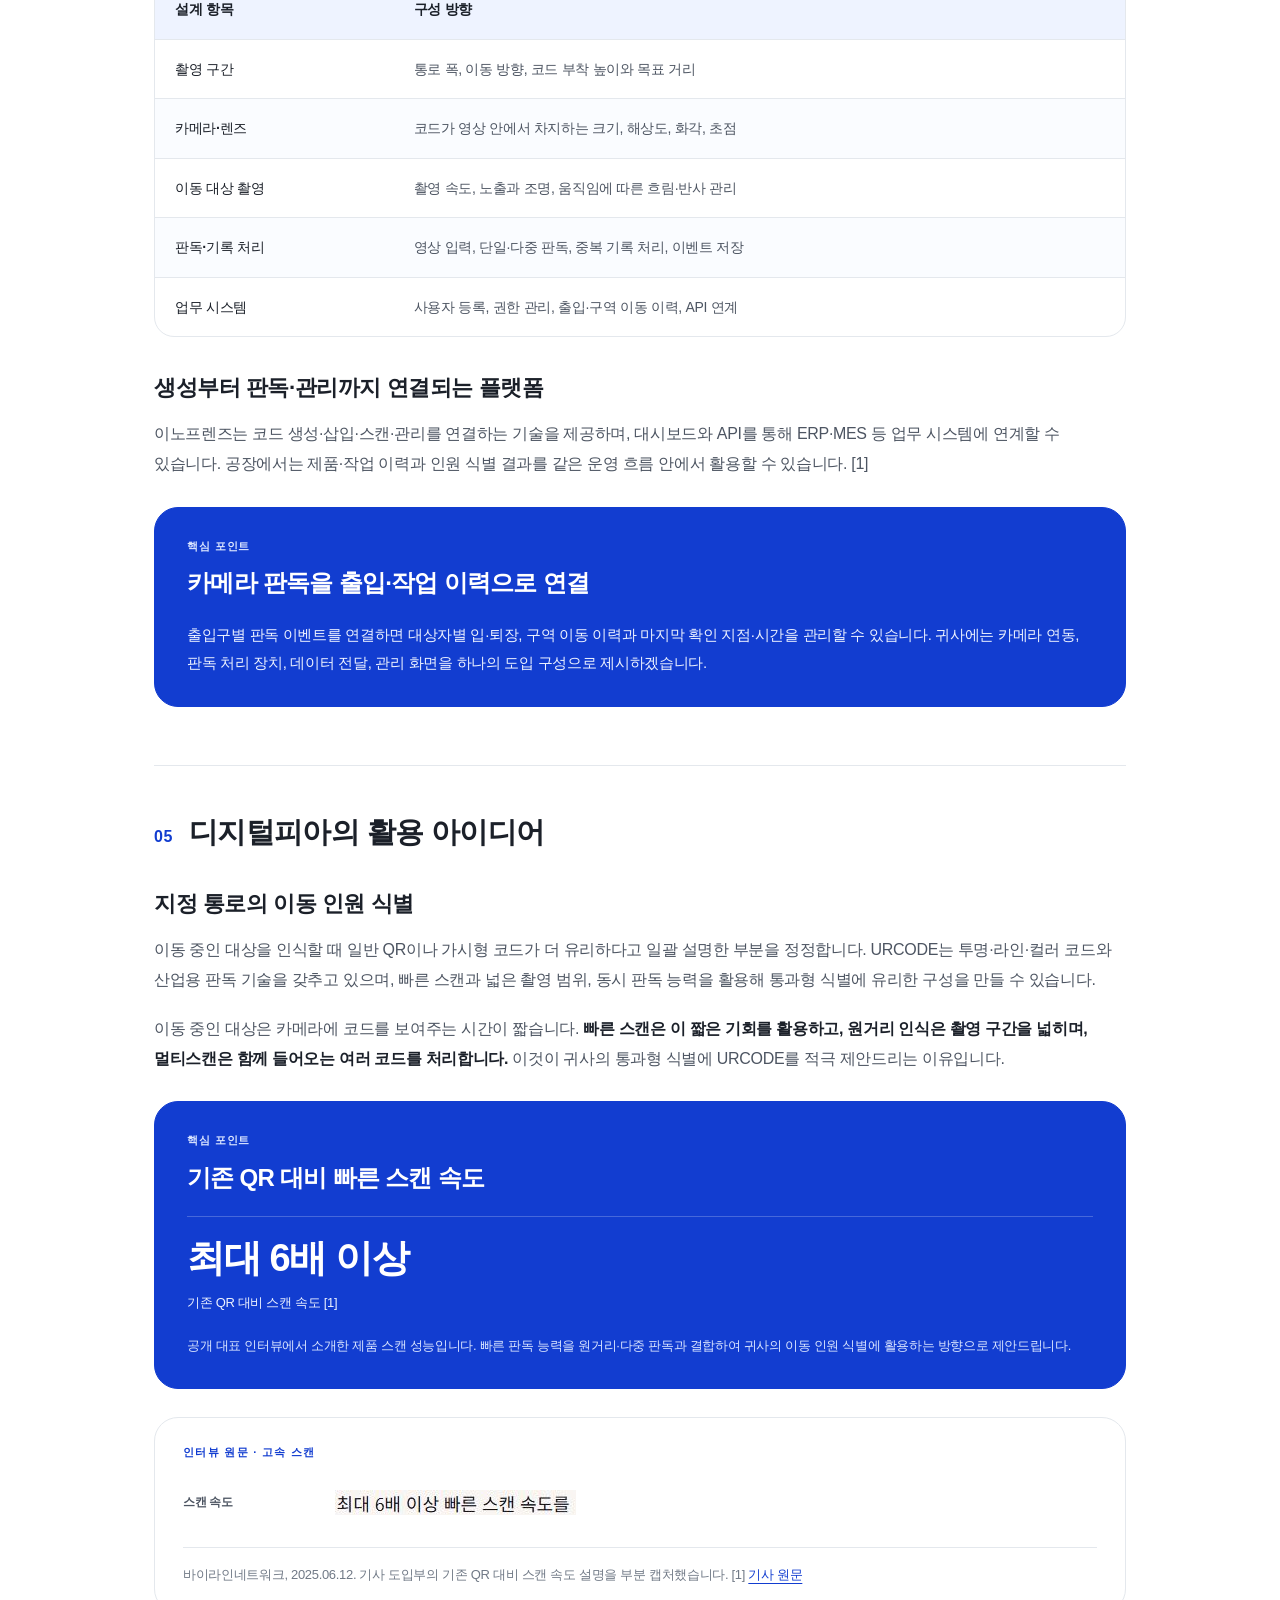
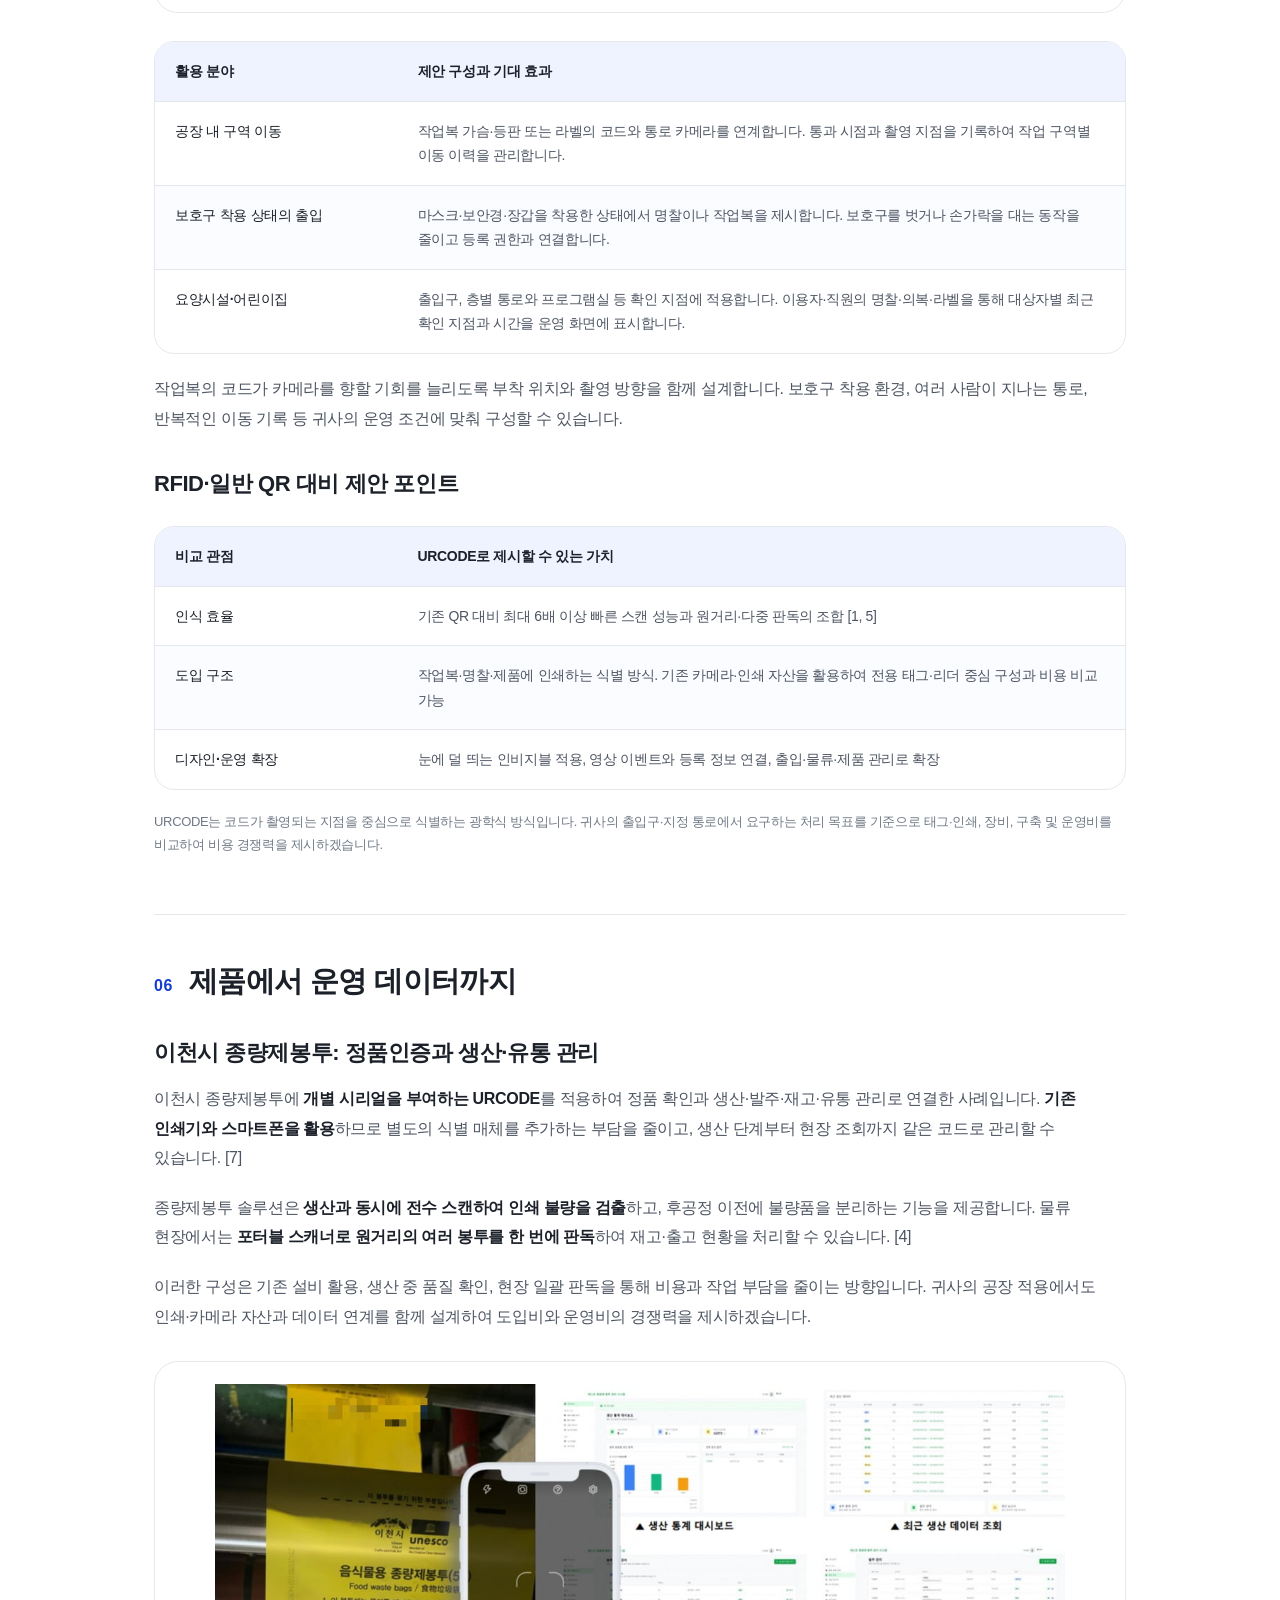
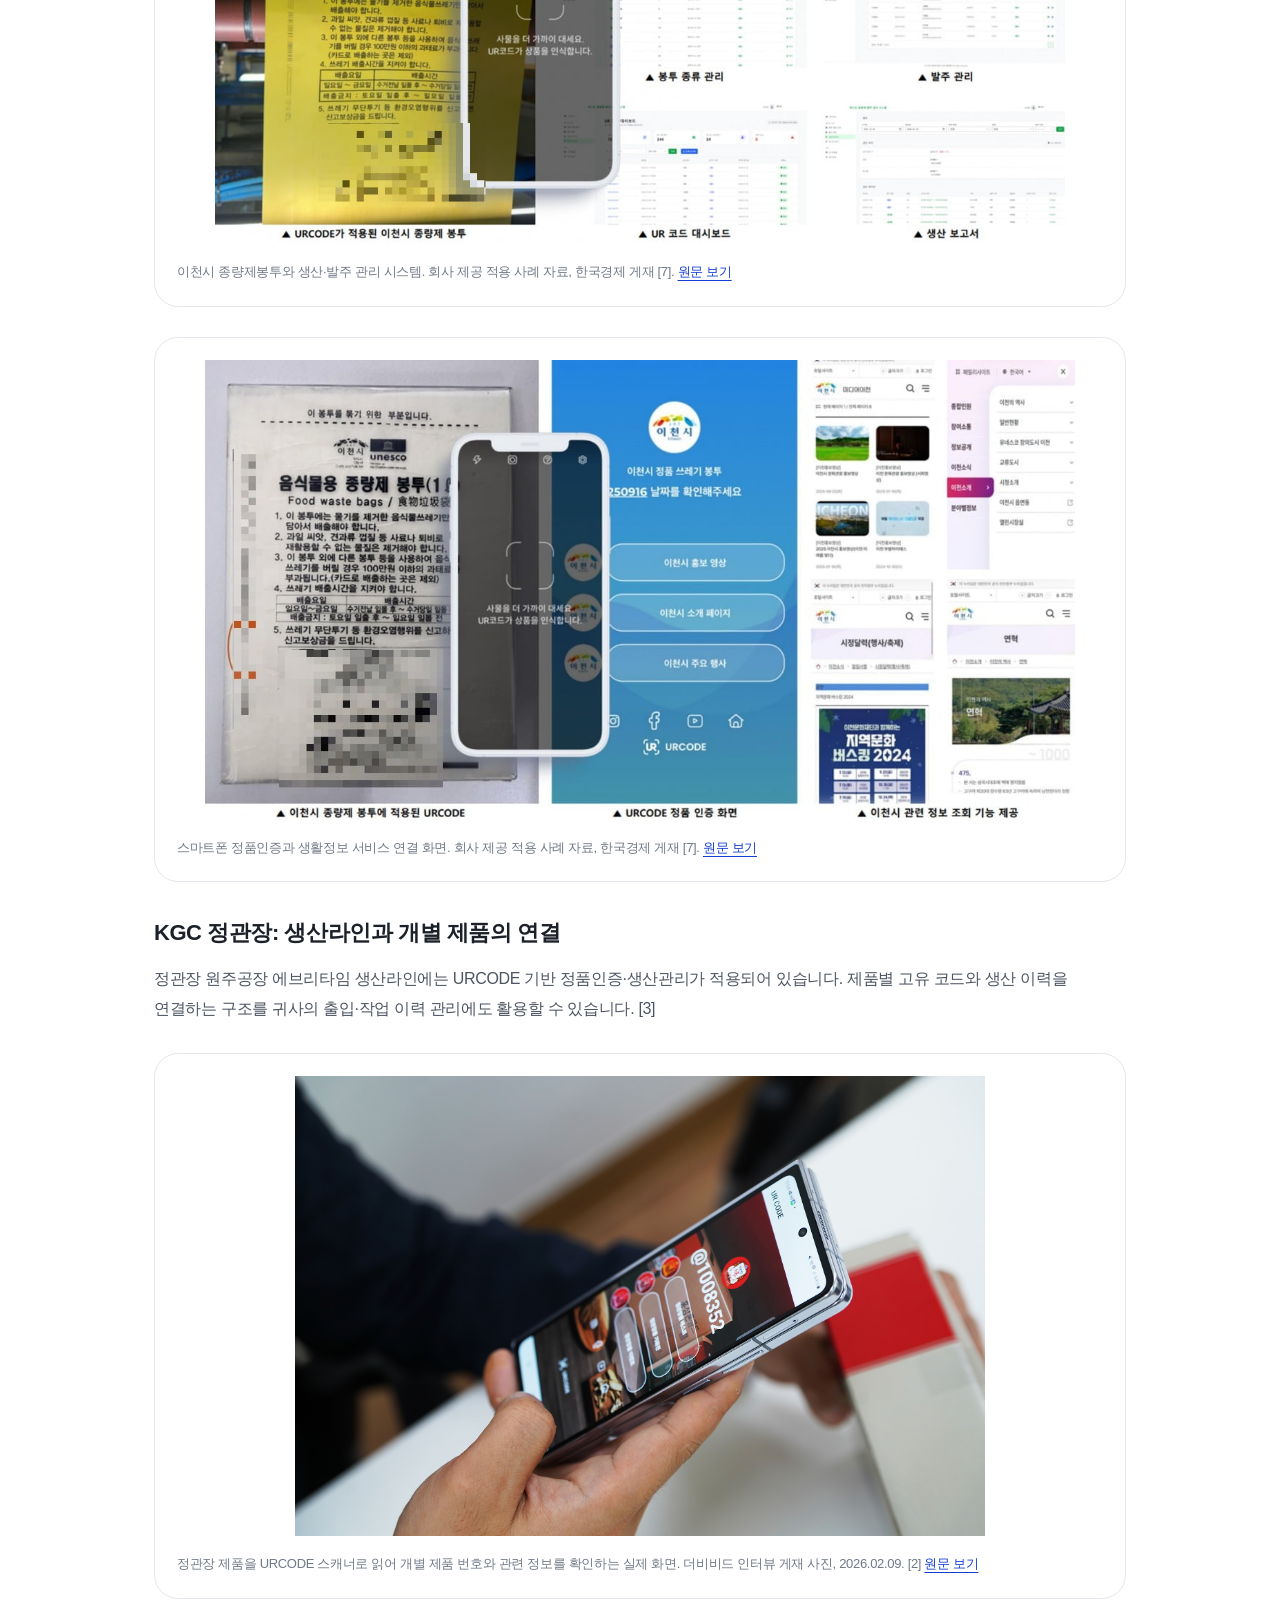
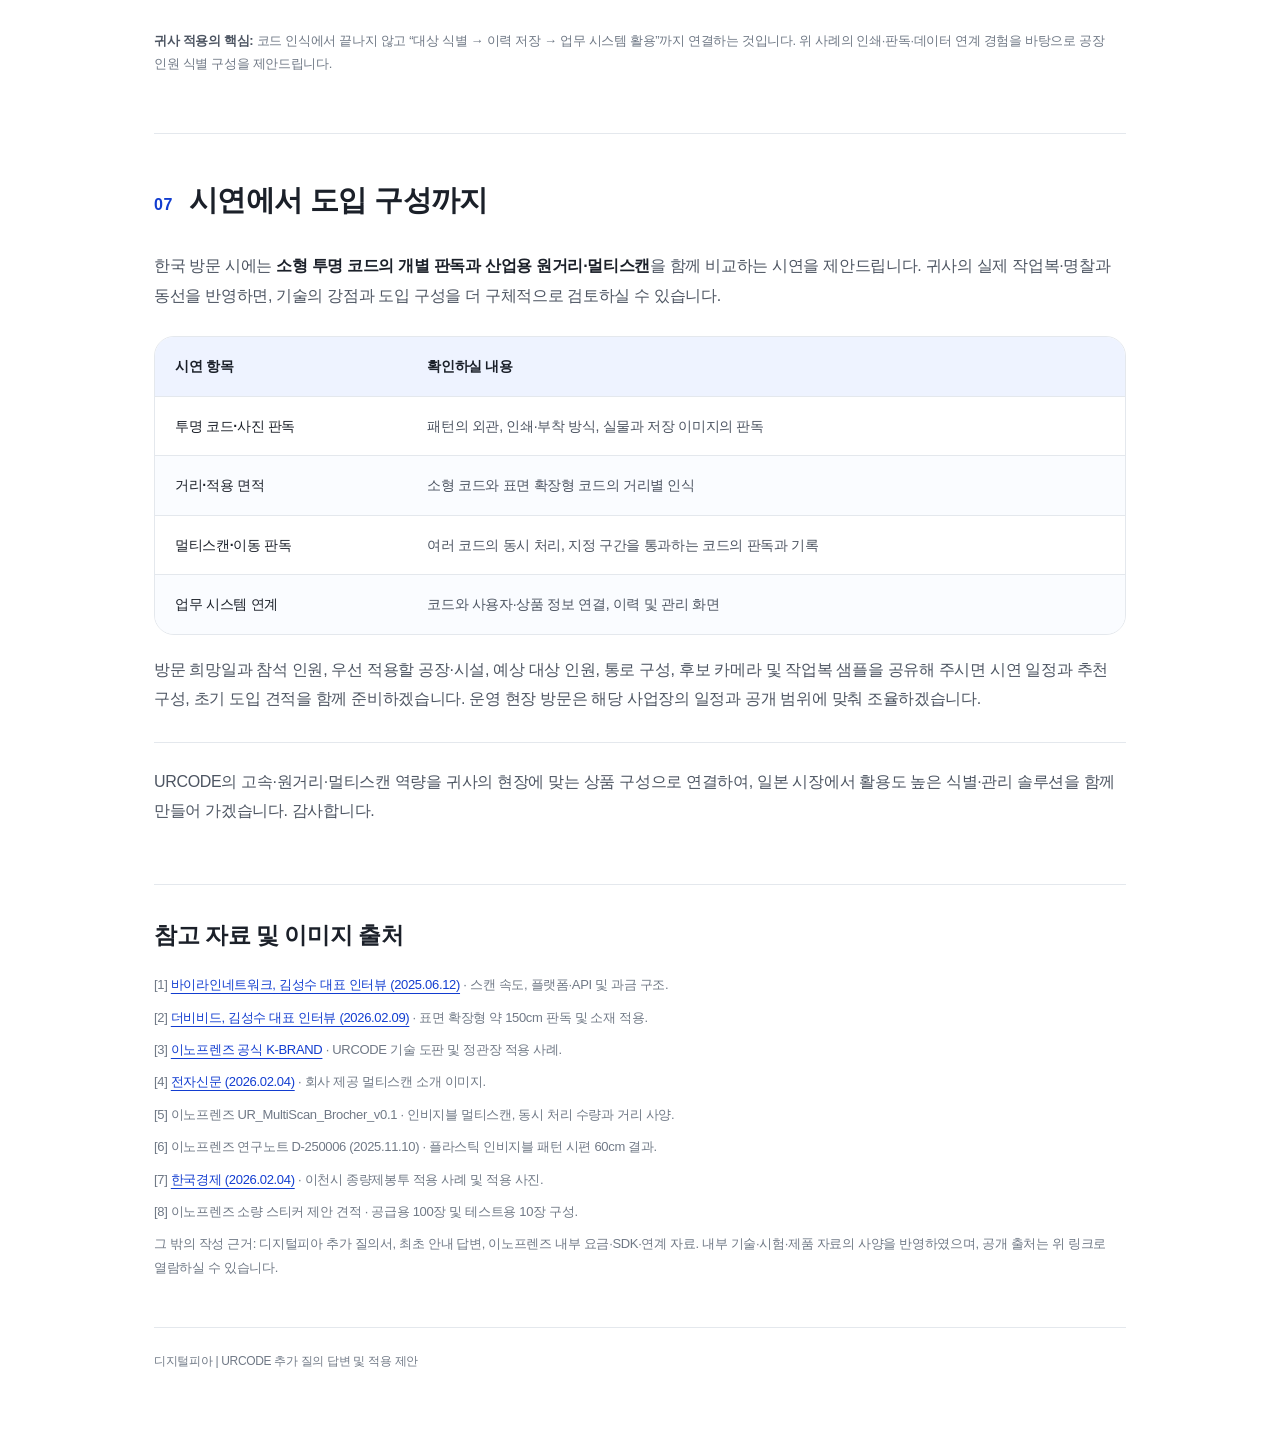
==== commit 0a557997: "Add Japanese translation and bidirectional language navigation" ====
--- a/index.html
+++ b/index.html
@@ -5,17 +5,17 @@
   <meta name="viewport" content="width=device-width,initial-scale=1">
   <meta name="description" content="URCODE 일본 고객사 추가 질의 및 활용 방안에 대한 한국어 검토 문서">
   <title>URCODE 기술·도입 상세 답변 | 한국어 검토본</title>
-  <link rel="stylesheet" href="urcode-response.css">
-  <script src="language-switcher.js" defer></script>
+  <link rel="stylesheet" href="urcode-response.css?v=20261023-3">
+  <link rel="alternate" hreflang="ko" href="./">
+  <link rel="alternate" hreflang="ja" href="ja.html">
 </head>
 <body>
 <article class="document">
   <div class="language-toolbar">
-    <div class="language-switcher" role="group" aria-label="언어 선택">
-      <button type="button" class="language-button" id="language-ko" lang="ko" aria-pressed="true">한국어</button>
-      <button type="button" class="language-button" id="language-ja" aria-pressed="false" aria-describedby="language-notice"><span lang="ja">日本語</span><span class="language-badge">준비 중</span></button>
-    </div>
-    <p class="language-notice" id="language-notice" role="status"></p>
+    <nav class="language-switcher" aria-label="언어 선택">
+      <a class="language-button" href="./" lang="ko" hreflang="ko" aria-current="page">한국어</a>
+      <a class="language-button" href="ja.html" lang="ja" hreflang="ja">日本語</a>
+    </nav>
   </div>
   <div class="masthead">
     <div class="document-meta"><strong>URCODE TECHNICAL RESPONSE</strong><span>2026.10.23 · 한국어 검토본</span></div>
--- a/urcode-response.css
+++ b/urcode-response.css
@@ -45,7 +45,7 @@
   box-shadow: none;
 }
 
-/* Language preview: Korean remains the active document until translation is ready. */
+/* Both language pages share the same layout and navigation. */
 .language-toolbar {
   display: flex;
   flex-direction: column;
@@ -76,13 +76,24 @@
   font-size: 13px;
   font-weight: 600;
   line-height: 1.5;
+  text-decoration: none;
   cursor: pointer;
 }
 .language-button:hover { background: var(--soft); color: var(--primary); }
-.language-button[aria-pressed="true"] { background: var(--primary); color: var(--white); }
+.language-button[aria-current="page"] { background: var(--primary); color: var(--white); }
 .language-button:focus-visible { outline: 2px solid var(--primary); outline-offset: 3px; }
-.language-badge { color: var(--muted); font-size: 10px; font-weight: 400; }
-.language-notice { margin: 0; color: var(--muted); font-size: 12px; line-height: 1.6; text-align: right; }
+html:lang(ja) body {
+  font-family: "Noto Sans JP", "Hiragino Kaku Gothic ProN", "Yu Gothic", "Meiryo", sans-serif;
+  word-break: normal;
+  line-break: strict;
+  letter-spacing: 0;
+}
+.excerpt-lines .excerpt-translation {
+  margin: 8px 0 0;
+  color: var(--body);
+  font-size: 13px;
+  line-height: 1.75;
+}
 
 /* Both companies retain their original logo proportions. */
 .masthead {
